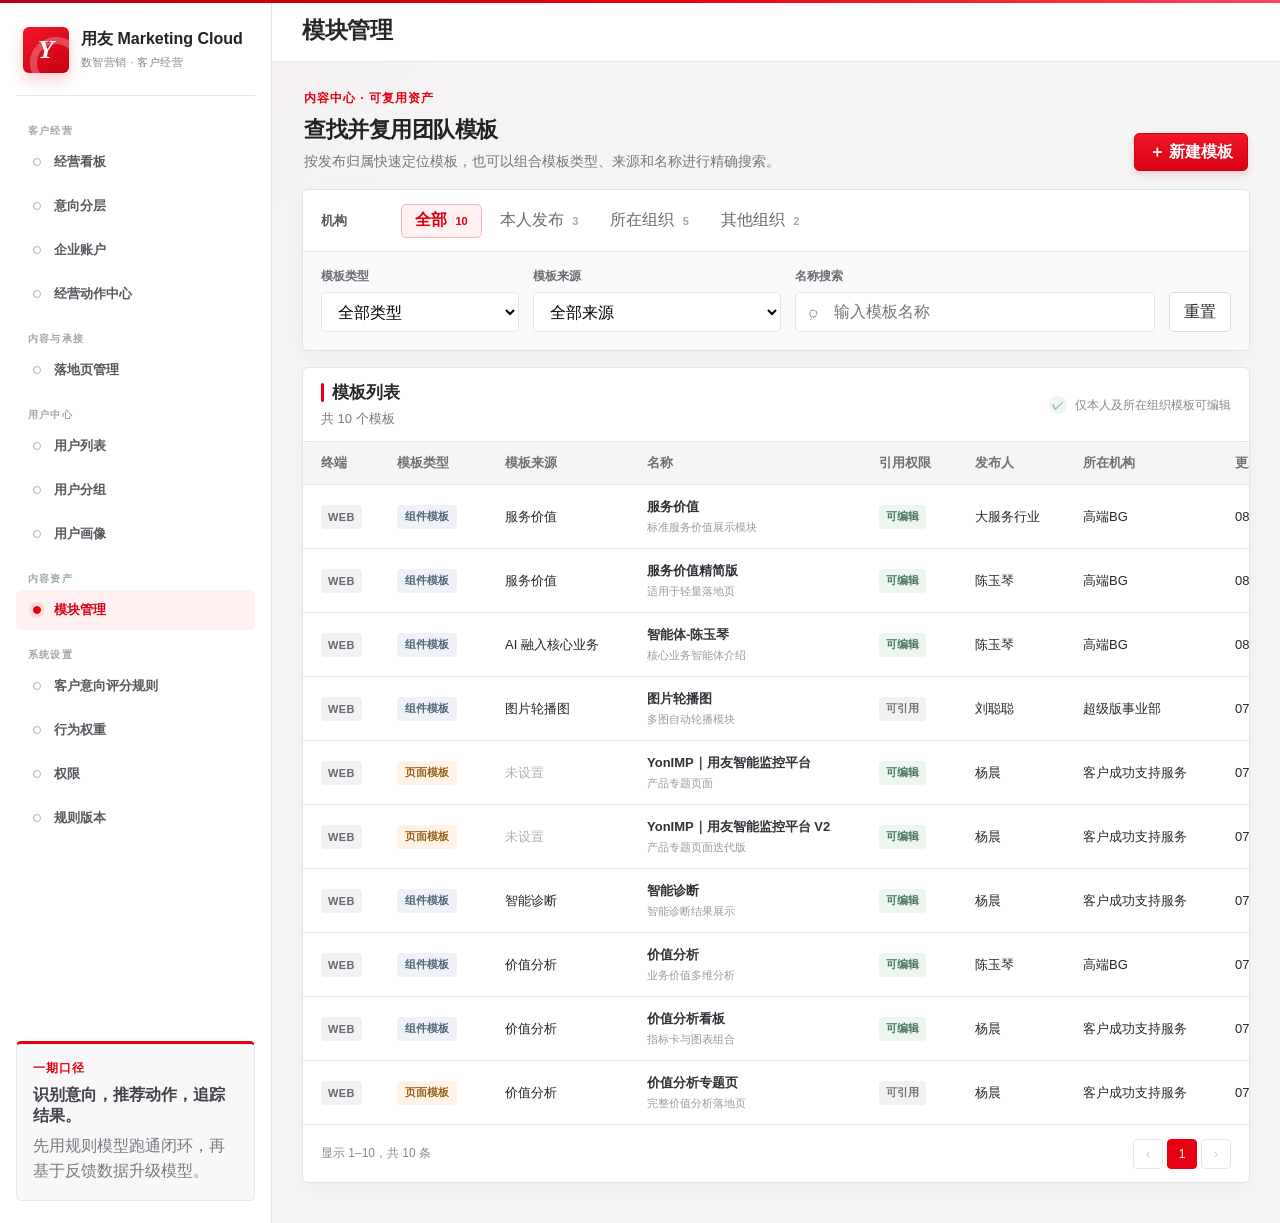
==== prototype/index.html @ eb59bac6 "Align customer expression PRD and profiles with V2.1 MVP" ====
<!doctype html>
<html lang="zh-CN">
  <head>
    <meta charset="UTF-8" />
    <meta name="viewport" content="width=device-width, initial-scale=1.0" />
    <title>Marketing Cloud 一期原型</title>
    <link rel="stylesheet" href="./styles.css" />
      <link rel="stylesheet" href="./customer-expression.css" />
  </head>
  <body>
    <aside class="sidebar">
      <div class="brand">
        <div class="brand-mark" aria-label="用友">Y</div>
        <div>
          <h1>用友 Marketing Cloud</h1>
          <p>数智营销 · 客户经营</p>
        </div>
      </div>
      <nav class="nav" aria-label="主导航">
        <span class="nav-group-label">客户经营</span>
        <button class="nav-item" data-page="dashboard">经营看板</button>
        <button class="nav-item" data-page="layers">意向分层</button>
        <button class="nav-item" data-page="companies">企业账户</button>
        <button class="nav-item" data-page="actions">经营动作中心</button>
        <span class="nav-group-label">内容与承接</span>
        <button class="nav-item" data-page="landingPages">落地页管理</button>
        <span class="nav-group-label">用户中心</span>
        <button class="nav-item" data-page="users">用户列表</button>
        <button class="nav-item" data-page="segment">用户分组</button>
        <button class="nav-item" data-page="profileTags">用户画像</button>
        <span class="nav-group-label">内容资产</span>
        <button class="nav-item active" data-page="moduleManagement">模块管理</button>
        <span class="nav-group-label nav-group-label-settings">系统设置</span>
        <button class="nav-item" data-page="settings">客户意向评分规则</button>
        <button class="nav-item" data-page="settingsWeights">行为权重</button>
        <button class="nav-item" data-page="settingsPermissions">权限</button>
        <button class="nav-item" data-page="settingsVersions">规则版本</button>
      </nav>
      <div class="rule-panel">
        <span class="eyebrow">一期口径</span>
        <strong>识别意向，推荐动作，追踪结果。</strong>
        <p>先用规则模型跑通闭环，再基于反馈数据升级模型。</p>
      </div>
    </aside>

    <main class="app-shell">
      <header class="topbar">
        <div>
          <h2 id="pageTitle">模块管理</h2>
        </div>
      </header>

      <section class="page active" id="moduleManagement">
        <div class="module-page-intro">
          <div>
            <span class="eyebrow">内容中心 · 可复用资产</span>
            <h3>查找并复用团队模板</h3>
            <p>按发布归属快速定位模板，也可以组合模板类型、来源和名称进行精确搜索。</p>
          </div>
          <button class="primary-button" id="createModuleButton">＋ 新建模板</button>
        </div>

        <section class="work-area module-filter-panel" aria-label="模块筛选">
          <div class="organization-filter" role="group" aria-label="机构归属">
            <span class="filter-label">机构</span>
            <button class="active" data-organization="all">全部 <b>10</b></button>
            <button data-organization="mine">本人发布 <b>3</b></button>
            <button data-organization="current">所在组织 <b>5</b></button>
            <button data-organization="other">其他组织 <b>2</b></button>
          </div>
          <div class="module-advanced-filter">
            <label>
              <span>模板类型</span>
              <select id="moduleTypeFilter">
                <option value="all">全部类型</option>
                <option value="page">页面模板</option>
                <option value="component">组件模板</option>
              </select>
            </label>
            <label>
              <span>模板来源</span>
              <select id="moduleSourceFilter">
                <option value="all">全部来源</option>
                <option value="服务价值">服务价值</option>
                <option value="AI 融入核心业务">AI 融入核心业务</option>
                <option value="图片轮播图">图片轮播图</option>
                <option value="智能诊断">智能诊断</option>
                <option value="价值分析">价值分析</option>
              </select>
            </label>
            <label class="module-search-field">
              <span>名称搜索</span>
              <span class="search-input-wrap"><i aria-hidden="true">⌕</i><input id="moduleNameSearch" type="search" placeholder="输入模板名称" autocomplete="off" /></span>
            </label>
            <button class="ghost-button module-reset" id="resetModuleFilters">重置</button>
          </div>
        </section>

        <section class="work-area module-list-panel">
          <div class="section-head module-list-head">
            <div>
              <h3>模板列表</h3>
              <span class="module-scope" id="moduleResultSummary">共 10 个模板</span>
            </div>
            <span class="module-permission-note"><i>✓</i> 仅本人及所在组织模板可编辑</span>
          </div>
          <div class="table module-table" id="moduleTable">
            <div class="table-row table-head">
              <span>终端</span><span>模板类型</span><span>模板来源</span><span>名称</span><span>引用权限</span><span>发布人</span><span>所在机构</span><span>更新时间</span><span>操作</span>
            </div>
            <div class="table-row module-data-row" data-organization="current" data-type="component" data-source="服务价值" data-name="服务价值">
              <span><b class="terminal-badge">WEB</b></span><span><b class="type-badge component">组件模板</b></span><span>服务价值</span><span><strong>服务价值</strong><small>标准服务价值展示模块</small></span><span><b class="access-badge">可编辑</b></span><span>大服务行业</span><span>高端BG</span><span>08-28 16:59</span><span><button class="text-button">编辑</button><button class="row-more" aria-label="更多操作">···</button></span>
            </div>
            <div class="table-row module-data-row" data-organization="mine" data-type="component" data-source="服务价值" data-name="服务价值精简版">
              <span><b class="terminal-badge">WEB</b></span><span><b class="type-badge component">组件模板</b></span><span>服务价值</span><span><strong>服务价值精简版</strong><small>适用于轻量落地页</small></span><span><b class="access-badge">可编辑</b></span><span>陈玉琴</span><span>高端BG</span><span>08-28 16:56</span><span><button class="text-button">编辑</button><button class="row-more" aria-label="更多操作">···</button></span>
            </div>
            <div class="table-row module-data-row" data-organization="mine" data-type="component" data-source="AI 融入核心业务" data-name="智能体-陈玉琴">
              <span><b class="terminal-badge">WEB</b></span><span><b class="type-badge component">组件模板</b></span><span>AI 融入核心业务</span><span><strong>智能体-陈玉琴</strong><small>核心业务智能体介绍</small></span><span><b class="access-badge">可编辑</b></span><span>陈玉琴</span><span>高端BG</span><span>08-26 18:21</span><span><button class="text-button">编辑</button><button class="row-more" aria-label="更多操作">···</button></span>
            </div>
            <div class="table-row module-data-row" data-organization="other" data-type="component" data-source="图片轮播图" data-name="图片轮播图">
              <span><b class="terminal-badge">WEB</b></span><span><b class="type-badge component">组件模板</b></span><span>图片轮播图</span><span><strong>图片轮播图</strong><small>多图自动轮播模块</small></span><span><b class="access-badge view">可引用</b></span><span>刘聪聪</span><span>超级版事业部</span><span>07-17 09:10</span><span><button class="text-button">预览</button><button class="row-more" aria-label="更多操作">···</button></span>
            </div>
            <div class="table-row module-data-row" data-organization="current" data-type="page" data-source="" data-name="YonIMP 用友智能监控平台">
              <span><b class="terminal-badge">WEB</b></span><span><b class="type-badge page">页面模板</b></span><span><em class="empty-value">未设置</em></span><span><strong>YonIMP｜用友智能监控平台</strong><small>产品专题页面</small></span><span><b class="access-badge">可编辑</b></span><span>杨晨</span><span>客户成功支持服务</span><span>07-07 12:52</span><span><button class="text-button">编辑</button><button class="row-more" aria-label="更多操作">···</button></span>
            </div>
            <div class="table-row module-data-row" data-organization="current" data-type="page" data-source="" data-name="YonIMP 用友智能监控平台 V2">
              <span><b class="terminal-badge">WEB</b></span><span><b class="type-badge page">页面模板</b></span><span><em class="empty-value">未设置</em></span><span><strong>YonIMP｜用友智能监控平台 V2</strong><small>产品专题页面迭代版</small></span><span><b class="access-badge">可编辑</b></span><span>杨晨</span><span>客户成功支持服务</span><span>07-07 12:45</span><span><button class="text-button">编辑</button><button class="row-more" aria-label="更多操作">···</button></span>
            </div>
            <div class="table-row module-data-row" data-organization="current" data-type="component" data-source="智能诊断" data-name="智能诊断">
              <span><b class="terminal-badge">WEB</b></span><span><b class="type-badge component">组件模板</b></span><span>智能诊断</span><span><strong>智能诊断</strong><small>智能诊断结果展示</small></span><span><b class="access-badge">可编辑</b></span><span>杨晨</span><span>客户成功支持服务</span><span>07-07 12:41</span><span><button class="text-button">编辑</button><button class="row-more" aria-label="更多操作">···</button></span>
            </div>
            <div class="table-row module-data-row" data-organization="mine" data-type="component" data-source="价值分析" data-name="价值分析">
              <span><b class="terminal-badge">WEB</b></span><span><b class="type-badge component">组件模板</b></span><span>价值分析</span><span><strong>价值分析</strong><small>业务价值多维分析</small></span><span><b class="access-badge">可编辑</b></span><span>陈玉琴</span><span>高端BG</span><span>07-07 12:40</span><span><button class="text-button">编辑</button><button class="row-more" aria-label="更多操作">···</button></span>
            </div>
            <div class="table-row module-data-row" data-organization="current" data-type="component" data-source="价值分析" data-name="价值分析看板">
              <span><b class="terminal-badge">WEB</b></span><span><b class="type-badge component">组件模板</b></span><span>价值分析</span><span><strong>价值分析看板</strong><small>指标卡与图表组合</small></span><span><b class="access-badge">可编辑</b></span><span>杨晨</span><span>客户成功支持服务</span><span>07-07 11:05</span><span><button class="text-button">编辑</button><button class="row-more" aria-label="更多操作">···</button></span>
            </div>
            <div class="table-row module-data-row" data-organization="other" data-type="page" data-source="价值分析" data-name="价值分析专题页">
              <span><b class="terminal-badge">WEB</b></span><span><b class="type-badge page">页面模板</b></span><span>价值分析</span><span><strong>价值分析专题页</strong><small>完整价值分析落地页</small></span><span><b class="access-badge view">可引用</b></span><span>杨晨</span><span>客户成功支持服务</span><span>07-07 11:04</span><span><button class="text-button">预览</button><button class="row-more" aria-label="更多操作">···</button></span>
            </div>
            <div class="module-empty-state" id="moduleEmptyState" hidden>
              <i>⌕</i><strong>没有找到匹配的模板</strong><span>尝试调整机构、类型或搜索关键词</span><button class="text-button" id="emptyResetModuleFilters">清空筛选条件</button>
            </div>
          </div>
          <div class="module-pagination">
            <span id="modulePaginationText">显示 1–10，共 10 条</span>
            <div><button disabled>‹</button><button class="active">1</button><button disabled>›</button></div>
          </div>
        </section>
      </section>

      <section class="page" id="dashboard">
        <div class="dashboard-timebar">
          <div>
            <span class="eyebrow">默认统计口径</span>
            <strong id="dashboardDateNote">经营动作看今日，趋势转化看近7/30天，资源余额看当前状态。</strong>
          </div>
          <div class="time-filter" aria-label="看板时间筛选">
            <button class="active" data-range="今日">今日</button>
            <button data-range="昨日">昨日</button>
            <button data-range="近7天">近7天</button>
            <button data-range="近30天">近30天</button>
            <button data-range="自定义">自定义</button>
          </div>
        </div>

        <div class="metric-grid">
          <article class="metric">
            <span>新增留资客户</span>
            <strong>342</strong>
            <em>今日 · 官网表单占 58%</em>
          </article>
          <article class="metric">
            <span>已同步 CRM 线索</span>
            <strong>489</strong>
            <em>今日 · 自动同步 342 条</em>
          </article>
          <article class="metric">
            <span>待经营高意向客户</span>
            <strong>1,286</strong>
            <em>今日 · 未留资客户 944 人</em>
          </article>
          <article class="metric">
            <span>活动转化客户</span>
            <strong>188</strong>
            <em>今日 · 活动后留资 76 人</em>
          </article>
        </div>

        <div class="insight-strip">
          <article class="insight accent-blue">
            <span>洞察 1</span>
            <strong>官网直接留资已自动进入 CRM</strong>
            <p>本周 342 名客户提交表单，其中 198 名来自官网落地页。</p>
          </article>
          <article class="insight accent-green">
            <span>洞察 2</span>
            <strong>944 名高意向客户尚未留资</strong>
            <p>这部分来自浏览网站和内容行为，建议优先做内容触达和再营销。</p>
          </article>
          <article class="insight accent-orange">
            <span>洞察 3</span>
            <strong>活动后访问产品页转化更高</strong>
            <p>活动签到后 7 天内访问方案页的客户，留资率达到 24.6%。</p>
          </article>
        </div>

        <section class="work-area source-overview">
          <div class="section-head">
            <div>
              <h3 id="conversionTitle">渠道转化概览</h3>
              <span class="module-scope" id="conversionScope">默认口径：近7天转化，按首次触达渠道归因</span>
            </div>
            <div class="segmented">
              <button class="active">本周</button>
              <button>本月</button>
              <button>季度</button>
            </div>
          </div>
          <div class="conversion-tabs" aria-label="转化分析维度">
            <button class="active" data-conversion-tab="channel">渠道转化</button>
            <button data-conversion-tab="entry">转化入口</button>
          </div>
          <div class="table source-table conversion-panel active" id="channelConversion">
            <div class="table-row table-head">
              <span>渠道</span>
              <span>访问/触达</span>
              <span>高意向</span>
              <span>可经营客户</span>
              <span>同步 CRM</span>
              <span>销售机会</span>
            </div>
            <div class="table-row">
              <span>自然搜索</span>
              <span>8,210</span>
              <span>533</span>
              <span>72</span>
              <span>72</span>
              <span>9</span>
            </div>
            <div class="table-row">
              <span>直接访问</span>
              <span>3,450</span>
              <span>421</span>
              <span>88</span>
              <span>88</span>
              <span>13</span>
            </div>
            <div class="table-row">
              <span>付费广告</span>
              <span>2,860</span>
              <span>376</span>
              <span>96</span>
              <span>96</span>
              <span>16</span>
            </div>
            <div class="table-row">
              <span>活动渠道</span>
              <span>3,920</span>
              <span>614</span>
              <span>188</span>
              <span>176</span>
              <span>31</span>
            </div>
            <div class="table-row">
              <span>内容渠道</span>
              <span>1,506</span>
              <span>429</span>
              <span>96</span>
              <span>91</span>
              <span>14</span>
            </div>
            <div class="table-row">
              <span>企微分享</span>
              <span>980</span>
              <span>211</span>
              <span>54</span>
              <span>48</span>
              <span>8</span>
            </div>
          </div>
          <div class="table entry-table conversion-panel" id="entryConversion">
            <div class="table-row table-head">
              <span>转化入口</span>
              <span>留资人数</span>
              <span>有效留资</span>
              <span>同步 CRM</span>
              <span>销售机会</span>
              <span>转化率</span>
            </div>
            <div class="table-row">
              <span>官网表单</span>
              <span>198</span>
              <span>186</span>
              <span>186</span>
              <span>24</span>
              <span>8.6%</span>
            </div>
            <div class="table-row">
              <span>落地页表单</span>
              <span>144</span>
              <span>132</span>
              <span>132</span>
              <span>18</span>
              <span>11.2%</span>
            </div>
            <div class="table-row">
              <span>活动报名</span>
              <span>188</span>
              <span>176</span>
              <span>176</span>
              <span>31</span>
              <span>24.6%</span>
            </div>
            <div class="table-row">
              <span>资料下载</span>
              <span>96</span>
              <span>91</span>
              <span>91</span>
              <span>14</span>
              <span>18.4%</span>
            </div>
            <div class="table-row">
              <span>咨询表单</span>
              <span>31</span>
              <span>29</span>
              <span>29</span>
              <span>6</span>
              <span>32.1%</span>
            </div>
          </div>
        </section>

        <section class="work-area account-summary-panel">
          <div class="section-head">
            <div>
              <h3>企业经营摘要</h3>
              <span class="module-scope">默认口径：近7天企业升温与历史客户再活跃</span>
            </div>
            <button class="text-button" data-jump="account">查看企业洞察</button>
          </div>
          <div class="account-summary-grid">
            <article>
              <span>新增高价值企业</span>
              <strong>12</strong>
              <p>注册资本、规模、行业匹配度较高</p>
            </article>
            <article>
              <span>历史签约客户重新活跃</span>
              <strong>8</strong>
              <p>最近 7 天出现资料下载或方案页访问</p>
            </article>
            <article>
              <span>产品使用中且近期高意向</span>
              <strong>5</strong>
              <p>适合标记复购或增购机会</p>
            </article>
          </div>
        </section>

        <section class="work-area">
          <div class="section-head">
            <div>
              <h3>待确认建议</h3>
              <span class="module-scope">最近 7 天触发 · 仅展示优先级最高的 4 条，统一进入经营动作中心处理。</span>
            </div>
            <button class="text-button">查看全部</button>
          </div>
          <div class="table dashboard-action-table">
            <div class="table-row table-head">
              <span>客户/企业</span>
              <span>来源</span>
              <span>当前阶段</span>
              <span>意向分</span>
              <span>CRM 状态</span>
              <span>下一步建议</span>
              <span>操作</span>
            </div>
            <div class="table-row">
              <span>XX 制造集团</span>
              <span>多人浏览</span>
              <span>企业升温</span>
              <span><b class="score high">88</b></span>
              <span>部分同步</span>
              <span>同步 CRM</span>
              <span><button class="mini-button" data-jump="actions">查看动作</button><button class="mini-ghost" data-jump="companies">企业洞察</button></span>
            </div>
            <div class="table-row">
              <span>李明</span>
              <span>官网表单</span>
              <span>已留资</span>
              <span><b class="score high">86</b></span>
              <span>已同步</span>
              <span>提醒销售跟进</span>
              <span><button class="mini-button" data-jump="actions">查看动作</button><button class="mini-ghost">详情</button></span>
            </div>
            <div class="table-row">
              <span>王五</span>
              <span>活动报名</span>
              <span>活动后升温</span>
              <span><b class="score mid">68</b></span>
              <span>未同步</span>
              <span>活动回访</span>
              <span><button class="mini-button" data-jump="actions">查看动作</button><button class="mini-ghost">详情</button></span>
            </div>
            <div class="table-row">
              <span>李四</span>
              <span>浏览网站</span>
              <span>高意向未留资</span>
              <span><b class="score high">88</b></span>
              <span>未同步</span>
              <span>推荐内容触达</span>
              <span><button class="mini-button" data-jump="actions">查看动作</button><button class="mini-ghost">详情</button></span>
            </div>
          </div>
        </section>

        <div class="dashboard-support-grid single">
          <section class="work-area resource-overview">
            <div class="section-head">
              <div>
                <h3>运营资源概览</h3>
                <span class="module-scope">默认口径：当前累计状态</span>
              </div>
              <button class="text-button">资源中心</button>
            </div>
            <div class="resource-grid">
              <article>
                <span>活动资产</span>
                <strong>0</strong>
                <p>报名 0 · 签到 0 · 有效线索 0</p>
              </article>
              <article>
                <span>内容资产</span>
                <strong>6</strong>
                <p>文章阅读 149 · 视频播放 0</p>
              </article>
              <article>
                <span>落地页</span>
                <strong>0</strong>
                <p>浏览 0 · 有效线索 0</p>
              </article>
              <article>
                <span>资料下载</span>
                <strong>0</strong>
                <p>查看 227 · 下载 131</p>
              </article>
              <article>
                <span>表单/咨询</span>
                <strong>32</strong>
                <p>表单 1 · 咨询 31</p>
              </article>
              <article>
                <span>资源预警</span>
                <strong>正常</strong>
                <p>短信 88,500 · 邮件 14,740</p>
              </article>
            </div>
          </section>
        </div>
      </section>

      <section class="page" id="layers">
        <div class="filter-bar">
          <select><option>全部行业</option><option>制造业</option><option>医疗</option><option>金融</option></select>
          <select><option>全部地区</option><option>华东</option><option>华南</option><option>华北</option></select>
          <select id="intentLevelSelect"><option value="high">高意向</option><option value="mid">中意向</option><option value="low">低意向</option><option value="silent">沉默客户</option></select>
          <select><option>最近 30 天</option><option>最近 7 天</option><option>最近 90 天</option></select>
          <button class="primary-button">筛选</button>
        </div>

        <div class="intent-level-overview" aria-label="客户意向等级">
          <button class="intent-level-card high active" data-intent-level="high"><span>高意向</span><strong>80-100 分</strong><em>建议优先经营或提醒销售</em><b>486 人</b></button>
          <button class="intent-level-card mid" data-intent-level="mid"><span>中意向</span><strong>50-79 分</strong><em>建议持续内容与活动培育</em><b>1,903 人</b></button>
          <button class="intent-level-card low" data-intent-level="low"><span>低意向</span><strong>20-49 分</strong><em>建议轻量内容触达</em><b>4,216 人</b></button>
          <button class="intent-level-card silent" data-intent-level="silent"><span>沉默客户</span><strong>0-19 分</strong><em>建议召回或暂缓经营</em><b>8,640 人</b></button>
        </div>

        <section class="work-area">
          <div class="section-head">
            <div><h3 id="intentListTitle">高意向客户</h3><span class="module-scope" id="intentListScope">80-100 分 · 近期出现明确产品兴趣或转化行为</span></div>
            <span class="intent-rule-version">评分规则 V1.0 · 更新于今日 08:00</span>
          </div>
          <div class="intent-action-guide high" id="intentActionGuide"><strong>下一步建议</strong><span>未进入 CRM：同步为线索</span><span>已有销售跟进：提醒销售关注最新行为</span><span>多人同企业活跃：查看企业洞察</span></div>
          <div class="table customer-table" id="intentCustomerTable">
            <div class="table-row table-head">
              <span>客户名称</span><span>所属企业</span><span>行业</span><span>意向分</span><span>最近行为</span><span>CRM 状态</span><span>下一步建议</span>
            </div>
            <div class="table-row intent-customer-row">
              <span><button class="inline-link" data-jump="profileTags">张三</button></span><span>XX 制造集团</span><span>制造业</span><span><b class="score high">94</b></span><span>下载制造业白皮书</span><span>待企业同步</span><span><button class="mini-button next-action-button" data-action-kind="account-crm" data-action-target="XX 制造集团" data-action-score="94" data-action-reason="张三与同企业另外 2 名活跃人员已合并为一条企业 CRM 同步动作。">处理建议</button></span>
            </div>
            <div class="table-row intent-customer-row">
              <span><button class="inline-link" data-jump="profileTags">陈洁</button></span><span>海川医疗</span><span>医疗</span><span><b class="score high">83</b></span><span>访问价格页</span><span>已有线索</span><span><button class="mini-button next-action-button" data-action-kind="sales" data-action-target="陈洁 / 海川医疗" data-action-score="83" data-action-reason="访问价格页，CRM 已有线索，优先通知销售而非继续营销触达">处理建议</button></span>
            </div>
          </div>
        </section>
      </section>

      <section class="page" id="users">
        <section class="work-area group-console">
          <div class="group-toolbar">
            <div>
              <h3>用户列表</h3>
              <span class="module-scope">统一查看用户基础信息、身份、标签和经营资格；客户意向判断请进入意向分层。</span>
            </div>
            <button class="ghost-button">导入用户</button>
          </div>
          <div class="group-search-row">
            <input placeholder="搜索姓名、手机号、邮箱或所属企业" />
            <button class="ghost-button">搜索</button>
            <select><option>全部身份</option><option>客户</option><option>内部员工</option></select>
            <select><option>全部用户状态</option><option>可经营</option><option>已排除</option></select>
          </div>
          <div class="table group-table user-list-table">
            <div class="table-row table-head"><span>姓名</span><span>所属企业</span><span>身份</span><span>职位</span><span>用户状态</span><span>最近活跃</span><span>标签</span><span>操作</span></div>
            <div class="table-row"><span>张三</span><span>XX 制造集团</span><span>客户</span><span>采购负责人</span><span>可经营</span><span>2 天前</span><span>制造业、供应链云</span><span><button class="text-button" data-jump="profileTags">查看画像</button></span></div>
            <div class="table-row"><span>陈洁</span><span>海川医疗</span><span>客户</span><span>信息化经理</span><span>可经营</span><span>1 天前</span><span>医疗、智能决策</span><span><button class="text-button" data-jump="profileTags">查看画像</button></span></div>
            <div class="table-row"><span>王五</span><span>用友网络科技股份有限公司</span><span>内部员工</span><span>数智技术专家</span><span>已排除</span><span>今日</span><span>数字营销、财务</span><span><button class="text-button" data-jump="profileTags">查看画像</button></span></div>
          </div>
        </section>
      </section>

      <section class="page" id="companies">
        <section class="work-area company-list-console">
          <div class="group-toolbar">
            <div>
              <h3>企业账户</h3>
              <span class="module-scope">识别优先经营企业，并将企业画像、活跃人员与关键行为同步给销售。</span>
            </div>
            <button class="ghost-button">导入公司</button>
          </div>
          <div class="company-filter-row">
            <input placeholder="请输入公司名称/行业/产品关键词" />
            <button class="ghost-button">搜索</button>
            <button class="text-button">高级筛选</button>
            <select>
              <option>全部企业状态</option>
              <option>高意向</option>
              <option>升温</option>
              <option>培育</option>
              <option>低活跃</option>
            </select>
            <select>
              <option>全部 CRM 状态</option>
              <option>已建档</option>
              <option>未建档</option>
              <option>部分同步</option>
            </select>
          </div>
          <div class="company-summary-row">
            <article><span>高意向企业</span><strong>73</strong></article>
            <article><span>近7天升温</span><strong>28</strong></article>
            <article><span>历史客户再活跃</span><strong>8</strong></article>
            <article><span>待同步 CRM 企业</span><strong>19</strong></article>
          </div>
          <div class="table company-list-table">
            <div class="table-row table-head">
              <span>公司名称</span>
              <span>企业意向分</span>
              <span>企业状态</span>
              <span>近7天变化</span>
              <span>用户人数</span>
              <span>参与活动人数</span>
              <span>在用产品</span>
              <span>最近签约</span>
              <span>累计签约</span>
              <span>行业</span>
              <span>CRM 状态</span>
              <span>销售交接建议</span>
            </div>
            <div class="table-row">
              <span>西游记互联网科技公司</span>
              <span><b class="score high">91</b></span>
              <span><b class="source-tag ai">高意向</b></span>
              <span class="up-change">+18</span>
              <span>2,345</span>
              <span>1,234</span>
              <span>NCCloud</span>
              <span>2023-12-15</span>
              <span>8次</span>
              <span>互联网/软件服务</span>
              <span>已建档</span>
              <span><button class="mini-button next-action-button" data-action-kind="account-opportunity" data-action-target="西游记互联网科技公司" data-action-score="91" data-action-reason="近 7 天企业意向上升 18 分，3 名关键人员持续活跃；企业已使用 NCCloud，出现智能决策系统增购信号。">标记机会</button><button class="mini-ghost" data-jump="account">查看洞察</button></span>
            </div>
            <div class="table-row">
              <span>XX 制造集团</span>
              <span><b class="score high">88</b></span>
              <span><b class="source-tag ai">升温</b></span>
              <span class="up-change">+15</span>
              <span>642</span>
              <span>86</span>
              <span>暂无</span>
              <span>-</span>
              <span>0次</span>
              <span>制造业</span>
              <span>部分同步</span>
              <span><button class="mini-button next-action-button" data-action-kind="account-crm" data-action-target="XX 制造集团" data-action-score="88" data-action-reason="近 7 天企业意向上升 15 分，3 名有效联系人持续访问产品方案与下载资料，CRM 仅完成部分同步。">同步 CRM</button><button class="mini-ghost" data-jump="account">查看洞察</button></span>
            </div>
            <div class="table-row">
              <span>海川医疗</span>
              <span><b class="score mid">76</b></span>
              <span><b class="source-tag">培育</b></span>
              <span class="up-change">+7</span>
              <span>318</span>
              <span>42</span>
              <span>智能决策系统</span>
              <span>2024-01-08</span>
              <span>2次</span>
              <span>医疗</span>
              <span>已建档</span>
              <span><button class="mini-button next-action-button" data-action-kind="account-update" data-action-target="海川医疗" data-action-score="76" data-action-reason="企业已在 CRM 建档，近 7 天新增 2 名活跃人员并集中关注智能决策系统，建议补充最新人员与行为动态。">更新 CRM 动态</button><button class="mini-ghost" data-jump="account">查看洞察</button></span>
            </div>
            <div class="table-row">
              <span>远航自动化</span>
              <span><b class="score mid">67</b></span>
              <span><b class="source-tag">培育</b></span>
              <span class="down-change">-4</span>
              <span>205</span>
              <span>31</span>
              <span>暂无</span>
              <span>-</span>
              <span>0次</span>
              <span>制造业</span>
              <span>未建档</span>
              <span><button class="mini-button next-action-button" data-action-kind="account-crm" data-action-target="远航自动化" data-action-score="67" data-action-reason="已识别 2 名有效活跃人员，企业尚未在 CRM 建档；建议同步企业与人员信息，供销售判断是否跟进。">同步 CRM</button><button class="mini-ghost" data-jump="account">查看洞察</button></span>
            </div>
          </div>
          <div class="pagination-row">
            <span>共 614 家</span>
            <select><option>10条/页</option><option>20条/页</option></select>
            <button class="ghost-button">上一页</button>
            <button class="primary-button">1</button>
            <button class="ghost-button">2</button>
            <button class="ghost-button">3</button>
            <button class="ghost-button">下一页</button>
          </div>
        </section>
      </section>

      <section class="page" id="customerProfile">
        <div class="customer-profile-hero">
          <div>
            <span class="eyebrow">客户维度</span>
            <h3>张三</h3>
            <p>采购负责人 · XX 制造集团 · 上海 · CRM 部分同步</p>
            <div class="customer-profile-flags">
              <b>外部客户</b>
              <b>关键角色</b>
              <b>可经营</b>
            </div>
          </div>
          <div class="customer-intent-score">
            <span>客户意向分</span>
            <strong>94</strong>
            <em>高意向</em>
          </div>
        </div>

        <section class="work-area customer-profile-summary">
          <div class="section-head">
            <div>
              <h3>客户经营摘要</h3>
              <span class="module-scope">更新于 2026-06-12 09:20 · 评分规则版本 v1.2</span>
            </div>
            <button class="ghost-button">查看评分明细</button>
          </div>
          <div class="customer-summary-grid">
            <article><span>所属企业</span><strong>XX 制造集团</strong><em>企业意向分 88</em></article>
            <article><span>职位角色</span><strong>采购负责人</strong><em>关键角色 · 决策影响人</em></article>
            <article><span>最近活跃</span><strong>2 天前</strong><em>下载制造业白皮书</em></article>
            <article><span>近 30 天行为</span><strong>48 次</strong><em>较上期增加 32%</em></article>
            <article><span>CRM 状态</span><strong>待企业同步</strong><em>已聚合张三等 3 名活跃人员</em></article>
            <article><span>下一步建议</span><strong>纳入企业 CRM 同步</strong><em>P0 · 与企业动作共用一条记录</em></article>
          </div>
        </section>

        <div class="customer-profile-layout">
          <section class="work-area">
            <div class="section-head">
              <div>
                <h3>基础画像</h3>
                <span class="module-scope">身份、联系方式和客户属性</span>
              </div>
            </div>
            <div class="profile-field-grid">
              <article><span>用户身份</span><strong>客户 · customer</strong></article>
              <article><span>手机</span><strong>138****6802</strong></article>
              <article><span>邮箱</span><strong>zhang***@example.com</strong></article>
              <article><span>部门</span><strong>采购与供应链中心</strong></article>
              <article><span>行业</span><strong>装备制造</strong></article>
              <article><span>客户来源</span><strong>自然搜索 · 官网</strong></article>
            </div>
          </section>

          <section class="work-area">
            <div class="section-head">
              <div>
                <h3>意向判断</h3>
                <span class="module-scope">规则计算，AI 负责解释原因</span>
              </div>
            </div>
            <div class="customer-intent-reason">
              <strong>近期采购意向明显上升</strong>
              <p>近 7 天连续访问解决方案和产品页，并下载制造业白皮书；所属企业同时有 3 名联系人活跃。</p>
              <div class="intent-reason-list">
                <span><b>+25</b> 下载白皮书</span>
                <span><b>+20</b> 多次访问解决方案页</span>
                <span><b>+15</b> 企业多人活跃</span>
                <span><b>+10</b> 关键角色加成</span>
              </div>
            </div>
          </section>
        </div>

        <div class="customer-profile-layout">
          <section class="work-area">
            <div class="section-head">
              <div>
                <h3>兴趣与关注</h3>
                <span class="module-scope">由近期内容行为聚合，用于内容推荐和分组</span>
              </div>
            </div>
            <div class="customer-interest-groups">
              <div><span>关注产品</span><div class="tag-cloud"><b>YonSuite</b><b>供应链云</b></div></div>
              <div><span>关注领域</span><div class="tag-cloud"><b>采购管理</b><b>业财一体化</b></div></div>
              <div><span>关注内容</span><div class="tag-cloud"><b>制造业案例</b><b>数字化转型</b></div></div>
            </div>
          </section>

          <section class="work-area">
            <div class="section-head">
              <div>
                <h3>最近关键行为</h3>
                <span class="module-scope">仅展示影响意向判断的高价值行为</span>
              </div>
            </div>
            <ol class="timeline customer-behavior-timeline">
              <li><time>6月10日</time><span>下载《制造业供应链数字化白皮书》</span></li>
              <li><time>6月9日</time><span>访问供应链解决方案页 3 次</span></li>
              <li><time>6月7日</time><span>查看 XX 制造行业客户案例</span></li>
              <li><time>6月3日</time><span>活动签到并观看直播 26 分钟</span></li>
            </ol>
          </section>
        </div>

        <section class="work-area customer-next-action">
          <div>
            <span class="eyebrow">下一步建议</span>
            <strong>纳入“XX 制造集团 · 同步 CRM”企业动作</strong>
            <p>张三与同企业另外 2 名活跃人员已聚合处理，不再生成一条重复的联系人同步任务。</p>
          </div>
          <div class="button-row">
            <button class="primary-button next-action-button" data-action-kind="account-crm" data-action-target="XX 制造集团" data-action-score="88" data-action-reason="张三与同企业另外 2 名活跃人员已聚合为一条企业 CRM 同步动作。">处理企业同步</button>
            <button class="ghost-button" data-jump="companies">查看企业账户</button>
          </div>
        </section>
      </section>

      <section class="page" id="profileTags">
        <div class="profile-tag-hero">
          <div>
            <span class="eyebrow">User Profile</span>
            <h3>用户画像</h3>
            <p>画像负责描述“这个人是谁、关注什么、最近做了什么”；客户意向分层负责判断是否值得经营及下一步动作。</p>
          </div>
          <div class="profile-tag-status">
            <span>经营资格</span>
            <strong>已排除</strong>
          </div>
        </div>

        <section class="work-area mk-profile-summary">
          <div class="section-head">
            <div>
              <h3>用户画像摘要</h3>
              <span class="module-scope">数据来自 GET /user/{yhtId}/profile，生成时间：2026-06-12 08:50。</span>
            </div>
            <button class="ghost-button">重新计算画像</button>
          </div>
          <div class="mk-summary-grid">
            <article><span>统一用户 ID</span><strong>bf70d7ce...49b4da</strong></article>
            <article><span>用户身份</span><strong>内部员工</strong><em>user_scope = internal_employee</em></article>
            <article><span>经营处理</span><strong>排除推荐</strong><em>不计入意向分层、转化统计和企业评分</em></article>
            <article><span>最近活跃</span><strong>0 天</strong><em>仅作行为新鲜度参考</em></article>
            <article><span>行为命中总次数</span><strong>197</strong><em>行为标签累计命中</em></article>
            <article><span>行为均分</span><strong>6</strong><em>近期行为热度偏低</em></article>
            <article><span>客户意向分</span><strong>--</strong><em>内部员工不计算 intent_score</em></article>
          </div>
        </section>

        <section class="work-area expression-module" aria-labelledby="expressionTitle">
          <div class="section-head"><div><h3 id="expressionTitle">客户表达 <span class="expression-count" id="expressionCount"></span></h3><span class="module-scope">客户在表单中的实际表达 · 按提交时间保留记录</span></div><button class="ghost-button" id="expressionAll">查看全部</button></div>
          <div class="expression-demo"><label for="expressionScenario">原型示例</label><select id="expressionScenario"><option value="customer">外部客户 · 张三</option><option value="employee">内部员工 · 王五</option><option value="empty">外部客户 · 暂无记录</option><option value="running">外部客户 · 正在整理</option><option value="failed">外部客户 · 整理失败</option><option value="validation_failed">外部客户 · 自动校验失败</option><option value="waiting_target">外部客户 · 待关联 CRM</option><option value="sync_failed">外部客户 · CRM 更新失败</option><option value="no_content">外部客户 · 未提供业务信息</option></select><span>一期示例数据 · 不执行真实 CRM 写入</span></div>
          <div id="expressionRecords" aria-live="polite"></div>
          <p class="expression-footnote">仅整理本次实际问答；CRM 字段展示最新有效表达，MK 保留完整历史。</p>
        </section>

        <div class="profile-tag-grid">
          <section class="work-area">
            <div class="section-head">
              <div>
                <h3>事实标签</h3>
                <span class="module-scope">来自 member 画像字段，不衰减，适合作为基础画像底座。</span>
              </div>
            </div>
            <div class="profile-field-grid">
              <article><span>身份</span><strong>员工 · internal_employee</strong></article>
              <article><span>公司</span><strong>用友网络科技股份有限公司</strong></article>
              <article><span>部门</span><strong>集团数智化部</strong></article>
              <article><span>职位</span><strong>BIP 数智技术专家</strong></article>
              <article><span>地区</span><strong>国内-北京市-海淀区</strong></article>
              <article><span>注册来源</span><strong>平台H5 · 微信绑定手机号</strong></article>
            </div>
          </section>

          <section class="work-area">
            <div class="section-head">
              <div>
                <h3>画像优化建议</h3>
                <span class="module-scope">基于当前接口数据现状，建议一期先做这些优化。</span>
              </div>
            </div>
            <div class="tag-rule-list">
              <div><b>身份与排除状态直接返回</b><span>接口输出 user_scope、is_excluded_from_recommendation 和 exclude_reason，前端不再从标签中推断。</span></div>
              <div><b>行为标签存在重复值</b><span>产品中“用友BIP”、规模中“大型企业”重复出现，建议同组标签按 value 合并，累加 hits 和 score。</span></div>
              <div><b>活跃指标只统计行为</b><span>行为活跃分不混入公司、职位、员工等事实标签；标签健康度仅用于技术诊断，不用于经营判断。</span></div>
              <div><b>不展示 lifecycle</b><span>画像页只展示“最近活跃时间”等客观指标，避免与客户意向分层和 CRM 客户阶段混淆。</span></div>
            </div>
          </section>
        </div>

        <section class="work-area">
          <div class="section-head">
            <div>
              <h3>行为标签 Top 分组</h3>
              <span class="module-scope">按产品、行业、领域、角色、场景等分组展示，每组取 Top 5。</span>
            </div>
            <button class="ghost-button">查看全部标签</button>
          </div>
          <div class="behavior-tag-grid">
            <article>
              <h4>产品</h4>
              <div class="tag-cloud"><b>YonSuite · 10</b><b>用友BIP · 10</b><b>YonBIP旗舰版 · 10</b><b>畅捷通 · 5</b></div>
            </article>
            <article>
              <h4>行业</h4>
              <div class="tag-cloud"><b>流程制造 · 10</b><b>消费品 · 10</b><b>服务业 · 10</b><b>中央企业 · 10</b><b>装备制造 · 10</b></div>
            </article>
            <article>
              <h4>领域</h4>
              <div class="tag-cloud"><b>人力云 · 10</b><b>财务云 · 10</b><b>供应链云 · 10</b><b>营销云 · 10</b><b>采购云 · 10</b></div>
            </article>
            <article>
              <h4>场景</h4>
              <div class="tag-cloud"><b>市场活动 · 10</b><b>方案沟通 · 10</b><b>销售打单 · 10</b><b>企业出海 · 10</b><b>交流会议 · 10</b></div>
            </article>
          </div>
        </section>

        <div class="profile-tag-grid">
          <section class="work-area">
            <div class="section-head">
              <div>
                <h3>兴趣标签</h3>
                <span class="module-scope">由行为标签聚合而来，适合内容推荐和分组圈选。</span>
              </div>
            </div>
            <div class="interest-meter-list">
              <div><span>数字营销</span><strong>100</strong><em style="width: 100%"></em></div>
              <div><span>财务</span><strong>100</strong><em style="width: 100%"></em></div>
            </div>
          </section>

          <section class="work-area">
            <div class="section-head">
              <div>
                <h3>客户意向分层</h3>
                <span class="module-scope">经营页面统一使用 intent_score 和 intent_level；lead_grade 仅作为历史兼容字段。</span>
              </div>
            </div>
            <div class="lead-explain">
              <strong>当前用户不参与客户意向评分</strong>
              <p>原因：用户身份为内部员工。画像和标签仍可保留用于数据审计，但不生成意向等级、推荐动作，也不进入客户及企业转化统计。</p>
              <div class="tag-cloud"><b>intent_score：--</b><b>intent_level：--</b><b>排除原因：内部员工</b></div>
            </div>
          </section>
        </div>

        <section class="work-area intent-score-reference">
          <div class="section-head">
            <div>
              <h3>外部客户意向评分口径</h3>
              <span class="module-scope">仅对具备经营资格的客户计算，评分规则独立于标签分值。</span>
            </div>
          </div>
          <div class="score-reference-grid">
            <article><span>行为价值</span><strong>浏览、下载、活动参与</strong><em>每条行为按发生时间衰减</em></article>
            <article><span>内容与路径</span><strong>产品、案例、方案、价格</strong><em>识别关注主题和采购深度</em></article>
            <article><span>转化动作</span><strong>表单、落地页、报名、资料留资</strong><em>纳入转化入口与评分明细</em></article>
            <article><span>CRM 状态</span><strong>未同步、已同步、已有客户</strong><em>用于推荐动作和经营解释</em></article>
          </div>
          <div class="score-level-row">
            <span><b>80-100</b> 高意向</span>
            <span><b>50-79</b> 中意向</span>
            <span><b>20-49</b> 低意向</span>
            <span><b>0-19</b> 沉默客户</span>
          </div>
        </section>
      </section>

      <section class="page" id="landingPages">
        <div class="landing-page-hero">
          <div>
            <span class="eyebrow">内容与承接 / 页面管理</span>
            <h3>落地页管理</h3>
            <p>统一查看、筛选和维护本人及下属团队创建的落地页。</p>
          </div>
          <button class="primary-button" id="landingCreateButton">＋ 新建落地页</button>
        </div>

        <section class="landing-filter-card">
          <div class="landing-filter-row">
            <strong>数据范围</strong>
            <div class="landing-scope" id="landingScope">
              <button class="active" data-landing-scope="全部">全部</button>
              <button data-landing-scope="本人发布">本人发布</button>
              <button data-landing-scope="所在组织">所在组织</button>
              <button data-landing-scope="其他组织">其他组织</button>
            </div>
            <div class="landing-search">
              <select id="landingSearchType" aria-label="搜索字段">
                <option value="all">全部字段</option>
                <option value="title">标题</option>
                <option value="address">页面地址</option>
                <option value="publisher">发布人</option>
              </select>
              <input id="landingKeyword" placeholder="输入标题、页面地址或发布人" />
              <button id="landingSearchButton">搜索</button>
            </div>
            <button class="ghost-button" id="landingAdvancedButton">更多筛选⌄</button>
            <button class="ghost-button" id="landingResetButton">重置</button>
          </div>
          <div class="landing-advanced" id="landingAdvanced">
            <strong>精确筛选</strong>
            <select id="landingOrg"><option value="">所属组织：全部</option><option>云通信</option><option>高端BG</option><option>招聘云</option><option>人力事业部</option><option>市场部</option></select>
            <select id="landingCategory"><option value="">页面分类：全部</option><option>通信云</option><option>体验式营销</option><option>招聘解决方案</option><option>产品发布</option><option>内容下载</option><option>活动报名</option></select>
            <select id="landingStatus"><option value="">发布状态：全部</option><option>已上线</option><option>未上线</option></select>
            <select id="landingProduct"><option value="">产品：全部</option><option>AI工作手机</option><option>YonBIP</option><option>YonHR</option><option>营销云</option></select>
            <select id="landingIndustry"><option value="">行业：全部</option><option>通用</option><option>医药</option><option>制造</option></select>
            <select id="landingDomain"><option value="">领域：全部</option><option>数智营销</option><option>数智人力</option><option>企业服务</option><option>市场活动</option></select>
            <button class="landing-save-view" id="landingSaveView">☆ 保存为常用视图</button>
          </div>
          <div class="landing-chips" id="landingChips"></div>
        </section>

        <div class="landing-toolbar">
          <div><b id="landingCount">6</b> 个落地页 <span>包含本人、所在组织及其他组织的数据</span></div>
        </div>

        <section class="landing-table-card">
          <div class="landing-table-scroll">
            <table class="landing-table" id="landingTable">
              <thead><tr><th><input id="landingCheckAll" type="checkbox" /></th><th>标题</th><th>页面地址</th><th>发布人</th><th>所属组织</th><th>产品</th><th>行业</th><th>领域</th><th>分类</th><th>状态</th><th>更新时间 ↓</th><th>操作</th></tr></thead>
              <tbody>
                <tr data-title="用友AI工作手机" data-address="ai-mobile.yonyou.com" data-publisher="邢伟" data-scope="所在组织" data-org="云通信" data-product="AI工作手机" data-industry="通用" data-domain="数智营销" data-category="通信云" data-status="未上线"><td><input class="landing-row-check" type="checkbox" /></td><td><div class="landing-title-cell"><i>AI</i><span><b>用友AI工作手机</b><small>企业智能通信场景</small></span></div></td><td><code>ai-mobile.yonyou.com</code><button class="landing-copy" data-copy="ai-mobile.yonyou.com" title="复制地址" aria-label="复制地址">⧉</button></td><td>邢伟</td><td>云通信<small>用友集团 / 云通信</small></td><td>AI工作手机</td><td>通用</td><td>数智营销</td><td><em>通信云</em></td><td><span class="landing-status">未上线</span></td><td>2026-08-31<small>11:26</small></td><td><button class="landing-link">编辑</button><button class="landing-link" data-copy="ai-mobile.yonyou.com">获取地址</button></td></tr>
                <tr data-title="用友BIP场景化服务" data-address="scenarios-copy.yonyou.com" data-publisher="陈玉琴" data-scope="其他组织" data-org="高端BG" data-product="YonBIP" data-industry="制造" data-domain="企业服务" data-category="体验式营销" data-status="已上线"><td><input class="landing-row-check" type="checkbox" /></td><td><div class="landing-title-cell blue"><i>BIP</i><span><b>用友BIP场景化服务</b><small>解决方案专题页</small></span></div></td><td><code>scenarios-copy.yonyou.com</code><button class="landing-copy" data-copy="scenarios-copy.yonyou.com" title="复制地址" aria-label="复制地址">⧉</button></td><td>陈玉琴</td><td>高端BG<small>用友集团 / 高端BG</small></td><td>YonBIP</td><td>制造</td><td>企业服务</td><td><em>体验式营销</em></td><td><span class="landing-status online">已上线</span></td><td>2026-08-29<small>16:08</small></td><td><button class="landing-link">编辑</button><button class="landing-link" data-copy="scenarios-copy.yonyou.com">获取地址</button></td></tr>
                <tr data-title="招聘行业解决方案-医药" data-address="hrsaas-med.yonyou.com" data-publisher="郭涛" data-scope="本人发布" data-org="招聘云" data-product="YonHR" data-industry="医药" data-domain="数智人力" data-category="招聘解决方案" data-status="已上线"><td><input class="landing-row-check" type="checkbox" /></td><td><div class="landing-title-cell gold"><i>HR</i><span><b>招聘行业解决方案-医药</b><small>医药行业招聘场景</small></span></div></td><td><code>hrsaas-med.yonyou.com</code><button class="landing-copy" data-copy="hrsaas-med.yonyou.com" title="复制地址" aria-label="复制地址">⧉</button></td><td>郭涛</td><td>招聘云<small>用友集团 / 招聘云</small></td><td>YonHR</td><td>医药</td><td>数智人力</td><td><em>招聘解决方案</em></td><td><span class="landing-status online">已上线</span></td><td>2026-08-28<small>09:42</small></td><td><button class="landing-link">编辑</button><button class="landing-link" data-copy="hrsaas-med.yonyou.com">获取地址</button></td></tr>
                <tr data-title="YonBIP 全球化产品发布" data-address="global-bip.yonyou.com" data-publisher="大服务行业" data-scope="其他组织" data-org="高端BG" data-product="YonBIP" data-industry="通用" data-domain="企业服务" data-category="产品发布" data-status="未上线"><td><input class="landing-row-check" type="checkbox" /></td><td><div class="landing-title-cell blue"><i>YB</i><span><b>YonBIP 全球化产品发布</b><small>海外产品专题</small></span></div></td><td><code>global-bip.yonyou.com</code><button class="landing-copy" data-copy="global-bip.yonyou.com" title="复制地址" aria-label="复制地址">⧉</button></td><td>大服务行业</td><td>高端BG<small>用友集团 / 高端BG</small></td><td>YonBIP</td><td>通用</td><td>企业服务</td><td><em>产品发布</em></td><td><span class="landing-status">未上线</span></td><td>2026-08-26<small>14:30</small></td><td><button class="landing-link">编辑</button><button class="landing-link" data-copy="global-bip.yonyou.com">获取地址</button></td></tr>
                <tr data-title="数智人力白皮书下载" data-address="hr-whitepaper.yonyou.com" data-publisher="郭涛" data-scope="本人发布" data-org="人力事业部" data-product="YonHR" data-industry="通用" data-domain="数智人力" data-category="内容下载" data-status="已上线"><td><input class="landing-row-check" type="checkbox" /></td><td><div class="landing-title-cell"><i>HR</i><span><b>数智人力白皮书下载</b><small>内容获客落地页</small></span></div></td><td><code>hr-whitepaper.yonyou.com</code><button class="landing-copy" data-copy="hr-whitepaper.yonyou.com" title="复制地址" aria-label="复制地址">⧉</button></td><td>郭涛</td><td>人力事业部<small>用友集团 / 人力事业部</small></td><td>YonHR</td><td>通用</td><td>数智人力</td><td><em>内容下载</em></td><td><span class="landing-status online">已上线</span></td><td>2026-08-25<small>17:50</small></td><td><button class="landing-link">编辑</button><button class="landing-link" data-copy="hr-whitepaper.yonyou.com">获取地址</button></td></tr>
                <tr data-title="用友网络生态伙伴大会" data-address="partner-event.yonyou.com" data-publisher="李小琳" data-scope="所在组织" data-org="市场部" data-product="营销云" data-industry="通用" data-domain="市场活动" data-category="活动报名" data-status="已上线"><td><input class="landing-row-check" type="checkbox" /></td><td><div class="landing-title-cell gold"><i>会</i><span><b>用友网络生态伙伴大会</b><small>活动报名落地页</small></span></div></td><td><code>partner-event.yonyou.com</code><button class="landing-copy" data-copy="partner-event.yonyou.com" title="复制地址" aria-label="复制地址">⧉</button></td><td>李小琳</td><td>市场部<small>用友集团 / 市场部</small></td><td>营销云</td><td>通用</td><td>市场活动</td><td><em>活动报名</em></td><td><span class="landing-status online">已上线</span></td><td>2026-08-23<small>10:16</small></td><td><button class="landing-link">编辑</button><button class="landing-link" data-copy="partner-event.yonyou.com">获取地址</button></td></tr>
              </tbody>
            </table>
          </div>
          <div class="landing-empty" id="landingEmpty"><b>没有找到匹配的落地页</b><span>请调整关键词或清空部分筛选条件</span></div>
        </section>
        <div class="landing-batch" id="landingBatch">已选 <b id="landingSelected">0</b> 项 <button>批量上线</button><button>移动分类</button><button class="danger-text">删除</button></div>
        <div class="landing-toast" id="landingToast"></div>
      </section>

      <section class="page" id="settings">
        <div class="settings-hero">
          <div>
            <span class="eyebrow">管理员配置</span>
            <h3>客户意向评分规则</h3>
            <p>规则引擎负责计算意向分与企业加成；AI 仅基于结果生成经营解释和动作建议。</p>
          </div>
          <div class="settings-version">
            <span>当前生效版本</span>
            <strong>V1.0</strong>
            <em>2026-06-01 生效</em>
          </div>
        </div>

        <section class="work-area rules-overview">
          <div class="section-head">
            <div>
              <h3>评分组成与分层阈值</h3>
              <span class="module-scope">仅具备经营资格的外部客户参与评分；内部员工与无效用户自动排除。</span>
            </div>
            <button class="ghost-button">查看版本记录</button>
            <button class="primary-button">编辑规则</button>
          </div>
          <div class="rules-overview-grid">
            <article><span>行为分</span><strong>浏览、下载、提交、重复访问</strong><em>按行为价值与发生时间计算</em></article>
            <article><span>内容分</span><strong>文章、案例、方案、白皮书</strong><em>按内容采购相关度计算</em></article>
            <article><span>活动分</span><strong>报名、签到、互动、会后访问</strong><em>报名仅计活动参与，不等同留资</em></article>
            <article><span>企业加成</span><strong>多人活跃、关键角色</strong><em>仅用于企业账户评分</em></article>
          </div>
          <div class="score-level-row">
            <span><b>80-100</b> 高意向</span><span><b>50-79</b> 中意向</span><span><b>20-49</b> 低意向</span><span><b>0-19</b> 沉默客户</span>
          </div>
        </section>

        <div class="settings-grid">
          <section class="work-area">
            <div class="section-head"><div><h3>用户行为权重</h3><span class="module-scope">变更后从下个计算周期起生效。</span></div><button class="text-button">管理行为项</button></div>
            <div class="table weight-table">
              <div class="table-row table-head"><span>行为类型</span><span>默认分值</span><span>适用条件</span><span>状态</span></div>
              <div class="table-row"><span>访问产品页</span><span>+5</span><span>每会话最多计 1 次</span><span>启用</span></div>
              <div class="table-row"><span>访问价格/方案页</span><span>+10</span><span>每会话最多计 1 次</span><span>启用</span></div>
              <div class="table-row"><span>下载资料</span><span>+8</span><span>按资料下载事件计分</span><span>启用</span></div>
              <div class="table-row"><span>提交表单</span><span>+20</span><span>有效留资后计分</span><span>启用</span></div>
            </div>
          </section>
          <section class="work-area">
            <div class="section-head"><div><h3>时间衰减规则</h3><span class="module-scope">避免历史行为持续放大当前意向。</span></div><button class="text-button">编辑</button></div>
            <div class="decay-list">
              <div><span>7 天内行为</span><b>100%</b></div>
              <div><span>8-30 天行为</span><b>70%</b></div>
              <div><span>31-90 天行为</span><b>40%</b></div>
              <div><span>90 天以上行为</span><b>20%</b></div>
            </div>
          </section>
        </div>
      </section>

      <section class="page" id="settingsWeights">
        <div class="weight-config-titlebar">
          <div><span class="eyebrow">系统设置</span><h3>用户行为权重配置</h3><p>管理客户意向分的行为基础分、计分上限与时间衰减规则。</p></div>
          <div class="button-row"><span class="config-version-chip">V1.0 当前生效</span><button class="ghost-button" data-jump="settingsVersions">版本记录</button><button class="ghost-button" id="saveWeightDraftButton">保存草稿</button><button class="primary-button warning-button" id="openPublishWeightButton">发布新版本</button></div>
        </div>

        <div class="config-warning"><strong>发布影响</strong><span>发布后生成不可变版本快照，并异步重算近 180 天客户意向分。重算期间沿用上一生效版本；历史版本保留，可发起回滚。</span></div>

        <section class="work-area weight-base-config">
          <div class="section-head"><div><h3>基础配置</h3><span class="module-scope">一期统一采用规则加分制，不启用行为价值/旅程/转化三段加权公式。</span></div></div>
          <div class="weight-base-grid">
            <label><span>评分模式</span><select disabled><option>规则加分制（一期）</option></select></label>
            <label><span>行为统计窗口</span><div class="suffix-input"><input value="180" /><b>天</b></div></label>
            <label><span>意向分上限</span><div class="suffix-input"><input value="100" /><b>分</b></div></label>
            <label><span>当前规则版本</span><input value="V1.0" disabled /></label>
          </div>
          <div class="decay-config-row"><span>时间衰减：</span><b>7 天内 100%</b><b>8-30 天 70%</b><b>31-90 天 40%</b><b>91-180 天 20%</b></div>
        </section>

        <section class="work-area weight-rule-console">
          <div class="weight-toolbar">
            <div><h3>行为权重规则</h3><span class="module-scope">同一事件编码 + 内容/场景编码必须唯一。</span></div>
            <div class="button-row"><input id="weightRuleSearch" placeholder="搜索行为名称、事件或场景" /><select id="weightCategoryFilter"><option value="all">全部分类</option><option value="行为">行为</option><option value="内容">内容</option><option value="活动">活动</option></select><button class="primary-button" id="addWeightRuleButton">新增规则</button></div>
          </div>
          <div class="table final-weight-table" id="weightRuleTable">
            <div class="table-row table-head"><span>分类</span><span>行为名称</span><span>事件/场景编码</span><span>基础分</span><span>计分限制</span><span>状态</span><span>操作</span></div>
            <div class="table-row weight-rule-row" data-category="行为" data-search="访问官网 落地页 browse page"><span>行为</span><span>访问官网/落地页</span><span class="code-text">browse / page</span><span><b class="weight-score">+2</b></span><span>每会话最多 1 次</span><span><b class="rule-enabled">启用</b></span><span><button class="text-button edit-weight-rule">编辑</button><button class="text-button danger-text">停用</button></span></div>
            <div class="table-row weight-rule-row" data-category="行为" data-search="访问产品页 browse product"><span>行为</span><span>访问产品页</span><span class="code-text">browse / product</span><span><b class="weight-score">+5</b></span><span>每会话最多 1 次</span><span><b class="rule-enabled">启用</b></span><span><button class="text-button edit-weight-rule">编辑</button><button class="text-button danger-text">停用</button></span></div>
            <div class="table-row weight-rule-row" data-category="内容" data-search="阅读客户案例 browse case"><span>内容</span><span>阅读客户案例</span><span class="code-text">browse / case</span><span><b class="weight-score">+10</b></span><span>每日最多 2 次</span><span><b class="rule-enabled">启用</b></span><span><button class="text-button edit-weight-rule">编辑</button><button class="text-button danger-text">停用</button></span></div>
            <div class="table-row weight-rule-row" data-category="内容" data-search="下载白皮书 download whitepaper"><span>内容</span><span>下载白皮书</span><span class="code-text">download / whitepaper</span><span><b class="weight-score">+15</b></span><span>同一资料仅计 1 次</span><span><b class="rule-enabled">启用</b></span><span><button class="text-button edit-weight-rule">编辑</button><button class="text-button danger-text">停用</button></span></div>
            <div class="table-row weight-rule-row" data-category="活动" data-search="活动报名 signup activity"><span>活动</span><span>活动报名</span><span class="code-text">signup / activity</span><span><b class="weight-score">+15</b></span><span>同一活动仅计 1 次</span><span><b class="rule-enabled">启用</b></span><span><button class="text-button edit-weight-rule">编辑</button><button class="text-button danger-text">停用</button></span></div>
            <div class="table-row weight-rule-row" data-category="活动" data-search="活动实际签到 signin activity"><span>活动</span><span>活动实际签到</span><span class="code-text">signin / activity</span><span><b class="weight-score">+25</b></span><span>签到成功后计分</span><span><b class="rule-enabled">启用</b></span><span><button class="text-button edit-weight-rule">编辑</button><button class="text-button danger-text">停用</button></span></div>
            <div class="table-row weight-rule-row" data-category="行为" data-search="提交表单 submitForm form"><span>行为</span><span>提交表单</span><span class="code-text">submitForm / form</span><span><b class="weight-score">+20</b></span><span>有效留资后计分</span><span><b class="rule-enabled">启用</b></span><span><button class="text-button edit-weight-rule">编辑</button><button class="text-button danger-text">停用</button></span></div>
          </div>
          <div class="weight-rule-note">活动报名是活动参与行为；仅在提交有效联系方式时，另记为“活动报名”转化入口，不额外叠加转化分。</div>
        </section>
      </section>

      <section class="page" id="settingsPermissions">
        <section class="work-area settings-subpage">
          <div class="section-head"><div><span class="eyebrow">系统设置</span><h3>权限</h3><span class="module-scope">按角色控制客户数据查看范围、规则配置和 CRM 同步操作。</span></div><button class="primary-button">新增角色</button></div>
          <div class="table weight-table permissions-table">
            <div class="table-row table-head"><span>角色</span><span>客户经营</span><span>用户中心</span><span>系统设置</span></div>
            <div class="table-row"><span>市场运营</span><span>看板、分层、动作中心：可操作</span><span>用户与分群：可编辑</span><span>仅查看</span></div>
            <div class="table-row"><span>销售运营</span><span>看板、分层、动作中心：可查看</span><span>用户画像：可查看</span><span>不可访问</span></div>
            <div class="table-row"><span>系统管理员</span><span>全部可查看</span><span>全部可管理</span><span>规则、权限、版本：可编辑</span></div>
          </div>
        </section>
      </section>

      <section class="page" id="settingsVersions">
        <section class="work-area settings-subpage">
          <div class="section-head"><div><span class="eyebrow">系统设置</span><h3>规则版本</h3><span class="module-scope">记录评分规则的发布、启停和回滚，保障历史经营结果可追溯。</span></div><button class="ghost-button">导出记录</button></div>
          <div class="table weight-table version-table">
            <div class="table-row table-head"><span>版本</span><span>状态</span><span>生效时间</span><span>变更说明</span></div>
            <div class="table-row"><span>V1.0</span><span>当前生效</span><span>2026-06-01 00:00</span><span>一期初始规则：规则加分制、时间衰减与企业加成</span></div>
            <div class="table-row"><span>草稿 V1.1</span><span>待发布</span><span>-</span><span>调整活动后访问产品页的行为权重</span></div>
            <div class="table-row"><span>V0.9</span><span>历史版本</span><span>2026-05-10 00:00</span><span><button class="text-button">查看配置</button><button class="text-button">回滚到此版本</button></span></div>
          </div>
        </section>
      </section>

      <div class="config-modal-backdrop" id="weightRuleModal" aria-hidden="true">
        <div class="config-modal">
          <div class="config-modal-head"><h3 id="weightRuleModalTitle">新增行为权重规则</h3><button class="icon-button close-config-modal" aria-label="关闭">×</button></div>
          <div class="config-modal-grid">
            <label><span>分类</span><select id="weightRuleCategoryInput"><option>行为</option><option>内容</option><option>活动</option></select></label>
            <label><span>行为名称</span><input id="weightRuleNameInput" placeholder="如：访问价格页" /></label>
            <label><span>事件类型</span><select id="weightRuleEventInput"><option>browse</option><option>download</option><option>signup</option><option>signin</option><option>watchlive</option><option>submitForm</option></select></label>
            <label><span>内容/场景编码</span><input id="weightRuleSceneInput" placeholder="如：price 或 activity" /></label>
            <label><span>基础分</span><input id="weightRuleScoreInput" type="number" value="5" min="0" max="100" /></label>
            <label><span>单日计分上限</span><input id="weightRuleLimitInput" type="number" value="1" min="1" /></label>
          </div>
          <div class="config-modal-foot"><button class="ghost-button close-config-modal">取消</button><button class="primary-button" id="saveWeightRuleButton">保存规则</button></div>
        </div>
      </div>

      <div class="config-modal-backdrop" id="publishWeightModal" aria-hidden="true">
        <div class="config-modal publish-config-modal">
          <div class="config-modal-head"><h3>发布行为权重新版本</h3><button class="icon-button close-publish-modal" aria-label="关闭">×</button></div>
          <div class="publish-impact-box"><strong>影响范围</strong><p>生成 V1.1 版本快照，并提交近 180 天客户意向分异步重算任务。任务完成前继续使用 V1.0；失败时不切换版本。</p></div>
          <label class="publish-confirm-check"><input type="checkbox" id="publishWeightAck" />我已核对分值、时间衰减、重复计分限制及影响范围</label>
          <div class="config-modal-foot"><button class="ghost-button close-publish-modal">取消</button><button class="primary-button" id="confirmPublishWeightButton" disabled>确认发布</button></div>
        </div>
      </div>

      <section class="page" id="account">
        <div class="account-hero">
          <div>
            <span class="eyebrow">企业账户</span>
            <h3>西游记互联网科技公司</h3>
            <p>互联网/软件服务 · 中型企业 · CRM 已建档 · 所属销售：周一鸣</p>
          </div>
          <div class="account-score">
            <span>企业意向分</span>
            <strong>91</strong>
          </div>
        </div>

        <section class="work-area company-profile">
          <div class="section-head">
            <div>
              <h3>企业基础画像</h3>
              <span class="module-scope">用于判断客户体量、经营价值、复购与增购可能性</span>
            </div>
            <button class="ghost-button">导出数据</button>
          </div>
          <div class="profile-grid">
            <article><span>企业规模</span><strong>中型企业</strong></article>
            <article><span>人员规模</span><strong>500-1000人</strong></article>
            <article><span>注册资本</span><strong>5000万</strong></article>
            <article><span>成立时间</span><strong>2015年</strong></article>
            <article><span>行业</span><strong>互联网/软件服务</strong></article>
            <article><span>营业收入</span><strong>2.5亿</strong></article>
            <article><span>在用产品</span><strong>NCCloud</strong></article>
          </div>
        </section>

        <div class="account-grid lower">
          <section class="work-area">
            <div class="section-head"><h3>互动分析</h3></div>
            <div class="profile-metrics">
              <article><span>用户人数</span><strong>2,345</strong></article>
              <article><span>参与活动人数</span><strong>1,234</strong></article>
              <article><span>参加调研次数</span><strong>56</strong></article>
            </div>
          </section>
          <section class="work-area">
            <div class="section-head"><h3>签约频率分析</h3></div>
            <div class="contract-table">
              <div><span>经营方式</span><b class="source-tag ai">SIP续约</b></div>
              <div><span>最近签约</span><strong>2023-12-15</strong></div>
              <div><span>累计签约</span><strong>8次</strong></div>
              <div><span>转化周期</span><strong class="warn-text">47天</strong></div>
            </div>
          </section>
        </div>

        <section class="work-area product-status">
          <div class="section-head"><h3>产品使用状态</h3></div>
          <div class="product-card">
            <div>
              <strong>NC-NCCloud</strong>
              <span>激活时间：2023-12-01</span>
            </div>
            <b class="source-tag ai">使用中</b>
          </div>
        </section>

        <section class="work-area purchase-record">
          <div class="section-head"><h3>购买记录</h3></div>
          <div class="table purchase-table">
            <div class="table-row table-head">
              <span>产品名称</span><span>购买日期</span><span>状态</span>
            </div>
            <div class="table-row">
              <span>企业绩效分析平台 · 专业版</span><span>2023-12-15</span><span>已签约</span>
            </div>
            <div class="table-row">
              <span>智能决策系统 · 年度服务</span><span>2023-10-22</span><span>已签约</span>
            </div>
            <div class="table-row">
              <span>数据可视化套件</span><span>2023-08-05</span><span>已签约</span>
            </div>
          </div>
        </section>

        <section class="work-area account-user-profile">
          <div class="section-head">
            <div>
              <h3>企业下用户级画像</h3>
              <span class="module-scope">企业意向分聚合有效联系人意向分、关键角色、兴趣和近期高价值行为；内部员工不参与。</span>
            </div>
            <button class="ghost-button">查看全部联系人画像</button>
          </div>
          <div class="table account-user-table">
            <div class="table-row table-head">
              <span>联系人</span>
              <span>身份</span>
              <span>职位/角色</span>
              <span>意向分层</span>
              <span>最近活跃</span>
              <span>近期行为</span>
              <span>兴趣标签</span>
              <span>经营处理</span>
            </div>
            <div class="table-row">
              <span>张三</span>
              <span><b class="source-tag ai">客户</b></span>
              <span>采购负责人 · 关键角色</span>
              <span>94 · 高意向</span>
              <span>2 天前</span>
              <span>下载白皮书</span>
              <span class="tag-cloud"><b>财务</b><b>供应链云</b></span>
              <span>纳入企业评分</span>
            </div>
            <div class="table-row">
              <span>李四</span>
              <span><b class="source-tag ai">客户</b></span>
              <span>信息化经理 · 关键角色</span>
              <span>82 · 高意向</span>
              <span>1 天前</span>
              <span>访问方案页 3 次</span>
              <span class="tag-cloud"><b>数字营销</b><b>YonSuite</b></span>
              <span>优先销售提醒</span>
            </div>
            <div class="table-row">
              <span>王五</span>
              <span><b class="source-tag">内部员工</b></span>
              <span>BIP 数智技术专家</span>
              <span>--</span>
              <span>0 天前</span>
              <span>内部内容浏览</span>
              <span class="tag-cloud"><b>数字营销</b><b>财务</b></span>
              <span>排除经营推荐</span>
            </div>
          </div>
        </section>

        <div class="account-grid">
          <section class="work-area">
            <div class="section-head">
              <div>
                <h3>企业意向变化</h3>
                <span class="module-scope">一期口径：当前分 + 近7/30天变化 + 升温状态</span>
              </div>
            </div>
            <div class="intent-change-grid">
              <article>
                <span>当前意向分</span>
                <strong>91</strong>
                <em>高意向企业</em>
              </article>
              <article>
                <span>近7天变化</span>
                <strong>+18</strong>
                <em>持续升温</em>
              </article>
              <article>
                <span>近30天变化</span>
                <strong>+36</strong>
                <em>从培育进入高意向</em>
              </article>
            </div>
            <div class="change-reasons">
              <strong>近期升温原因</strong>
              <span>3 名联系人活跃</span>
              <span>解决方案页访问 5 次</span>
              <span>下载资料 1 次</span>
              <span>历史签约客户重新活跃</span>
            </div>
          </section>
          <section class="work-area">
            <div class="section-head"><h3>AI 判断</h3></div>
            <div class="ai-judgement">
              <strong>该企业近期采购意向上升，建议销售介入。</strong>
              <p>原因：同企业 3 人活跃，出现解决方案页访问行为，并有决策人下载白皮书。</p>
              <div class="button-row">
                <button class="primary-button">标记企业机会</button>
                <button class="ghost-button">发送推荐内容</button>
              </div>
            </div>
          </section>
        </div>
        <div class="account-grid lower">
          <section class="work-area">
            <div class="section-head"><h3>活跃联系人</h3></div>
            <div class="contact-list">
              <div><b>张三</b><span>采购负责人 · 94 分 · 关键角色</span></div>
              <div><b>李四</b><span>信息化经理 · 76 分 · 访问产品方案页</span></div>
              <div><b>王五</b><span>生产总监 · 71 分 · 报名线上活动</span></div>
            </div>
          </section>
          <section class="work-area">
            <div class="section-head"><h3>关键行为时间线</h3></div>
            <ol class="timeline">
              <li><time>5月21日</time><span>张三下载制造业白皮书</span></li>
              <li><time>5月20日</time><span>李四访问产品方案页</span></li>
              <li><time>5月18日</time><span>王五报名线上活动</span></li>
            </ol>
          </section>
        </div>
      </section>

      <section class="page" id="actions">
        <div class="kanban-summary">
          <article><span>待确认</span><strong>214</strong></article>
          <article><span>已采纳 · 待执行</span><strong>126</strong></article>
          <article><span>已执行 · 等待反馈</span><strong>89</strong></article>
          <article><span>已完成</span><strong>57</strong></article>
          <article><span>已忽略</span><strong>31</strong></article>
        </div>
        <section class="work-area action-principle">
          <div class="principle-mark">NBA</div>
          <div>
            <span class="eyebrow">NEXT BEST ACTION</span>
            <h3>高意向决定优先级，触达资格与销售状态决定下一步</h3>
            <p>系统已检查身份、有效联系方式、渠道授权、CRM 状态、销售保护和频控；高意向客户不默认群发内容。</p>
          </div>
          <div class="principle-rules"><span>高意向：优先判断销售交接</span><span>中意向：优先内容培育</span><span>匿名/无授权：广告或站内承接</span></div>
        </section>
        <section class="work-area batch-precheck" id="batchPrecheck" aria-hidden="true">
          <div class="section-head">
            <div><h3>批量处理预检</h3><span class="module-scope">2,000 人已按动作、渠道、语言和销售状态拆组，不会作为同一批消息发送。</span></div>
            <button class="icon-button" id="closeBatchPrecheck" aria-label="关闭">×</button>
          </div>
          <div class="batch-group-grid">
            <article class="crm"><span>同步 CRM</span><strong>420</strong><small>有效联系方式 · 未进 CRM</small></article>
            <article class="sales"><span>提醒销售</span><strong>180</strong><small>销售保护中 · 不营销触达</small></article>
            <article class="nurture"><span>Email 内容培育</span><strong>930</strong><small>3 个内容版本 · 2 种语言</small></article>
            <article class="ads"><span>广告再营销</span><strong>270</strong><small>匿名访客 · 无法直接发送</small></article>
            <article class="exclude"><span>排除</span><strong>200</strong><small>退订、频控、员工或无效身份</small></article>
          </div>
        </section>
        <section class="work-area">
          <div class="section-head">
            <div><h3>经营动作队列</h3><span class="module-scope">同一动作可从意向分层或企业账户进入；状态与处理结果在这里统一管理。</span></div>
            <div class="action-toolbar"><div class="action-filter" aria-label="动作状态筛选"><button class="active" data-action-filter="all">全部</button><button data-action-filter="待确认">待确认建议</button><button data-action-filter="待执行">待执行动作</button><button data-action-filter="等待反馈">等待反馈</button><button data-action-filter="已完成">已完成</button><button data-action-filter="已忽略">已忽略</button></div><button class="ghost-button" id="openBatchPrecheck">批量处理预检</button></div>
          </div>
          <div class="table action-table">
            <div class="table-row table-head">
              <span>客户/企业</span><span>对象类型</span><span>优先级</span><span>推荐原因</span><span>首选动作</span><span>执行方式</span><span>负责人</span><span>状态/时效</span><span>操作</span>
            </div>
            <div class="table-row action-queue-row" data-action-status="待确认">
              <span><b>XX 制造集团</b><small>包含张三等 3 名活跃人员 · 88 分</small></span><span><b class="target-type account">企业动作</b></span><span><b class="priority p0">P0</b></span><span>CRM 仅部分同步，人员行为已聚合为一条企业动作</span><span><b class="action-chip crm">同步 CRM</b></span><span>企业 + 活跃人员</span><span>王洁</span><span><b>待确认</b><small>剩余 2 小时</small></span><span><button class="mini-button next-action-button" data-action-kind="account-crm" data-action-target="XX 制造集团" data-action-score="88" data-action-reason="3 名有效联系人持续活跃，CRM 仅完成部分同步；该动作与意向分层中的张三共用同一企业动作记录。">处理建议</button></span>
            </div>
            <div class="table-row action-queue-row" data-action-status="待执行">
              <span><b>西游记互联网科技公司</b><small>3 名关键人员升温 · 91 分</small></span><span><b class="target-type account">企业动作</b></span><span><b class="priority p0">P0</b></span><span>多人跨角色活跃，出现智能决策系统增购信号</span><span><b class="action-chip sales">标记企业机会</b></span><span>机会信号 + CRM 通知</span><span>周一鸣</span><span><b>已采纳 · 待执行</b><small>剩余 5 小时</small></span><span><button class="mini-button next-action-button" data-action-kind="account-opportunity" data-action-target="西游记互联网科技公司" data-action-score="91" data-action-reason="近 7 天企业意向上升 18 分，3 名关键人员持续活跃；企业已使用 NCCloud，出现智能决策系统增购信号。">继续执行</button></span>
            </div>
            <div class="table-row action-queue-row" data-action-status="待确认">
              <span><b>王宇</b><small>远航自动化 · 67 分</small></span><span><b class="target-type person">联系人动作</b></span><span><b class="priority p1">P1</b></span><span>连续阅读制造业案例，尚无强转化信号</span><span><b class="action-chip nurture">内容培育</b></span><span>Email 草稿</span><span>林浩</span><span><b>待确认</b><small>明日 18:00 前</small></span><span><button class="mini-button next-action-button" data-action-kind="nurture" data-action-target="王宇 / 远航自动化" data-action-score="67" data-action-reason="连续阅读制造业客户案例，适合推动下一层决策内容">处理建议</button></span>
            </div>
            <div class="table-row action-queue-row" data-action-status="待执行">
              <span><b>高意向匿名访客</b><small>动态人群 · 1,286 人</small></span><span><b class="target-type audience">人群动作</b></span><span><b class="priority p1">P1</b></span><span>无联系方式，不具备直接触达资格</span><span><b class="action-chip ads">广告再营销</b></span><span>广告/站内</span><span>增长运营</span><span><b>已采纳 · 待执行</b><small>今日 14:20</small></span><span><button class="mini-button next-action-button" data-action-kind="ads" data-action-target="高意向匿名访客 / 1,286 人" data-action-score="88" data-action-reason="没有有效联系方式和直达渠道授权，只能通过广告或站内引导留资">继续执行</button></span>
            </div>
            <div class="table-row action-queue-row" data-action-status="等待反馈">
              <span><b>活动未签到人群</b><small>动态人群 · 930 人</small></span><span><b class="target-type audience">人群动作</b></span><span><b class="priority p2">P2</b></span><span>活动回放已发送，正在观察再次活跃</span><span><b class="action-chip nurture">活动回访</b></span><span>Email</span><span>活动运营</span><span><b>已执行 · 等待反馈</b><small>观察中 · 3 天</small></span><span><button class="mini-ghost">查看结果</button></span>
            </div>
            <div class="table-row action-queue-row" data-action-status="已完成">
              <span><b>陈洁</b><small>海川医疗 · 83 分</small></span><span><b class="target-type person">联系人动作</b></span><span><b class="priority p1">P1</b></span><span>价格页访问动态已同步，销售确认线索有效</span><span><b class="action-chip sales">提醒销售</b></span><span>CRM 通知</span><span>周一鸣</span><span><b>已完成</b><small>销售已确认</small></span><span><button class="mini-ghost">查看结果</button></span>
            </div>
          </div>
        </section>
      </section>

      <section class="page" id="segment">
        <section class="work-area group-console">
          <div class="group-toolbar">
            <div>
              <h3>用户分组</h3>
              <span class="module-scope">AI 创建只是新的创建方式，最终仍保存为现有用户分组。</span>
            </div>
            <div class="button-row">
              <button class="ghost-button" title="沿用现有手动建组流程">手动创建分组</button>
              <button class="primary-button" data-jump="segmentCreate" data-create-mode="ai">AI 创建分组</button>
            </div>
          </div>
          <div class="group-search-row">
            <input placeholder="请输入分组名" />
            <button class="ghost-button">搜索</button>
            <select>
              <option>全部类型</option>
              <option>固定组</option>
              <option>条件组</option>
            </select>
            <select>
              <option>全部创建方式</option>
              <option>手动创建</option>
              <option>AI 生成</option>
            </select>
          </div>
          <div class="group-summary">
            <article><span>全部分组</span><strong>334</strong></article>
            <article><span>条件组</span><strong>86</strong></article>
            <article><span>AI 生成</span><strong>12</strong></article>
            <article><span>每日更新</span><strong>41</strong></article>
          </div>
          <div class="table group-table">
            <div class="table-row table-head">
              <span>分组名称</span>
              <span>人数</span>
              <span>类型</span>
              <span>创建方式</span>
              <span>更新方式</span>
              <span>简介</span>
              <span>创建时间</span>
              <span>操作</span>
            </div>
            <div class="table-row">
              <span>高意向未同步 CRM 客户</span>
              <span class="hot-number">486</span>
              <span>条件组</span>
              <span><b class="source-tag ai">AI 生成</b></span>
              <span>每日自动</span>
              <span>意向分大于 80，且 CRM 状态未同步</span>
              <span>2026-05-22</span>
              <span><button class="text-button">编辑</button><button class="text-button">导出</button></span>
            </div>
            <div class="table-row">
              <span>访问方案页未留资客户</span>
              <span class="hot-number">944</span>
              <span>条件组</span>
              <span><b class="source-tag ai">AI 生成</b></span>
              <span>每日自动</span>
              <span>近 7 天访问方案页，但未产生有效留资</span>
              <span>2026-05-22</span>
              <span><button class="text-button">编辑</button><button class="text-button">导出</button></span>
            </div>
            <div class="table-row">
              <span>0318朱翔孟伟</span>
              <span class="hot-number">2</span>
              <span>固定组</span>
              <span><b class="source-tag">手动创建</b></span>
              <span>不自动更新</span>
              <span>人工导入名单</span>
              <span>2026-03-18</span>
              <span><button class="text-button">编辑</button><button class="text-button">删除</button><button class="text-button">导出</button></span>
            </div>
            <div class="table-row">
              <span>活动报名未签到客户</span>
              <span class="hot-number">188</span>
              <span>条件组</span>
              <span><b class="source-tag">手动创建</b></span>
              <span>每日自动</span>
              <span>活动报名成功但未签到，用于活动回访</span>
              <span>2026-05-20</span>
              <span><button class="text-button">编辑</button><button class="text-button">导出</button></span>
            </div>
            <div class="table-row">
              <span>0303顾问准备答辩材料的通知内容</span>
              <span class="hot-number">55</span>
              <span>固定组</span>
              <span><b class="source-tag">手动创建</b></span>
              <span>不自动更新</span>
              <span>历史固定名单</span>
              <span>2026-03-03</span>
              <span><button class="text-button">编辑</button><button class="text-button">删除</button><button class="text-button">导出</button></span>
            </div>
          </div>
          <div class="pagination-row">
            <span>共 334 条</span>
            <select><option>10条/页</option><option>20条/页</option></select>
            <button class="ghost-button">上一页</button>
            <button class="primary-button">1</button>
            <button class="ghost-button">2</button>
            <button class="ghost-button">3</button>
            <button class="ghost-button">下一页</button>
          </div>
        </section>

        <section class="work-area ai-template-panel">
          <div class="section-head">
            <div>
              <h3>AI 分组模板</h3>
              <span class="module-scope">点击模板后进入新建分组，AI 会先解析为条件组规则。</span>
            </div>
          </div>
          <div class="template-grid">
            <button data-jump="segmentCreate" data-ai-template="high">高意向未同步 CRM 客户</button>
            <button data-jump="segmentCreate" data-ai-template="page">访问方案页未留资客户</button>
            <button data-jump="segmentCreate" data-ai-template="noshow">报名未签到客户</button>
            <button data-jump="segmentCreate" data-ai-template="silent">活动后升温客户</button>
            <button data-jump="segmentCreate" data-ai-template="multi">多人活跃企业</button>
            <button data-jump="segmentCreate" data-ai-template="dormant">沉默高意向客户</button>
          </div>
        </section>
      </section>

      <section class="page" id="segmentCreate">
        <div class="ai-create-title-row">
          <div>
            <span class="eyebrow">用户中心 · 用户分组</span>
            <h3>AI 创建分组</h3>
            <p>先确认人群与 CRM 经营状态，再生成可编辑的分群规则和后续动作。</p>
          </div>
          <div class="create-steps"><span class="done"><b>1</b>定义人群</span><span class="done"><b>2</b>确认状态</span><span><b>3</b>配置动作</span><span><b>4</b>创建发布</span></div>
        </div>

        <div class="ai-create-top-grid">
          <section class="work-area ai-prompt-panel">
            <div class="section-head"><div><h3>从模板开始，或描述你想找的人</h3><span class="module-scope">AI 只生成可编辑规则</span></div></div>
            <textarea id="segmentInput">帮我找出最近 30 天活跃下降，但曾经参加过活动的制造业客户</textarea>
            <div class="button-row"><button class="primary-button" id="parseButton">AI 解析条件</button><button class="ghost-button" id="clearSegmentButton">清空</button></div>
            <div class="ai-template-list">
              <button class="active" data-ai-template="silent">活动后沉默客户召回<small>先内容召回，再转销售</small></button>
              <button data-ai-template="high">高意向未进入 CRM<small>优先创建线索</small></button>
              <button data-ai-template="page">方案页高频访问未留资<small>进入内容培育</small></button>
              <button data-ai-template="noshow">活动报名未签到<small>活动回访</small></button>
            </div>
          </section>
          <section class="work-area ai-result-panel">
            <div class="section-head"><div><h3>AI 解析与待确认项</h3><div class="rule-chips" id="ruleChips"><span>行业 = 制造业</span><span>近 30 天活跃下降</span><span>历史参加活动</span><span>意向分 &gt; 40</span></div></div><span class="matched-count" id="segmentTopEstimate">预估 3,428 人</span></div>
            <div class="ai-statement" id="segmentStatement">识别“活动后沉默的制造业客户”，建议先通过内容或活动召回，再将重新升温的高意向客户交由销售跟进。</div>
            <div class="ai-question"><b>待确认</b><span>“参加活动”包含报名未签到吗？</span><button data-activity-answer="报名或签到">报名或签到</button><button data-activity-answer="仅签到">仅签到</button></div>
          </section>
        </div>

        <div class="ai-create-main-grid">
          <div>
            <section class="work-area ai-definition-card">
              <div class="section-head"><div><h3>分组定义</h3><span class="module-scope">AI 已预填，可按实际运营策略调整。</span></div><span class="status-pill">AI 已预填</span></div>
              <div class="form-grid">
                <label><span>分组名称</span><input id="segmentName" value="制造业活动沉默客户召回" /></label>
                <label><span>更新频率</span><select><option>每天自动更新</option><option>每周自动更新</option><option>仅本次计算</option></select></label>
                <label><span>负责人</span><select><option>市场运营 - 林浩</option><option>市场运营 - 王洁</option></select></label>
                <label><span>CRM 匹配规则</span><select><option>邮箱 + 手机 + 企业名称（推荐）</option><option>邮箱 + 手机</option><option>仅 CRM 外部 ID</option></select></label>
              </div>
            </section>

            <section class="work-area ai-rules-card">
              <div class="section-head"><div><h3>圈选条件</h3><span class="module-scope">所有 AI 解析条件均可编辑；默认排除避免重复触达。</span></div><button class="ghost-button">添加条件</button></div>
              <div class="condition-builder">
                <div class="condition-group"><div class="condition-head"><strong>客户属性</strong><span>满足全部条件</span></div><div class="condition-row"><select><option>行业</option></select><select><option>等于</option></select><select><option>制造业</option></select><button class="icon-button" aria-label="删除条件">×</button></div><div class="condition-row"><select><option>意向分</option></select><select><option>大于</option></select><input value="40" /><button class="icon-button" aria-label="删除条件">×</button></div></div>
                <div class="condition-group"><div class="condition-head"><strong>行为条件</strong><span>满足全部条件</span></div><div class="condition-row"><select><option>最近活跃趋势</option></select><select><option>等于</option></select><select><option>最近 30 天下降</option></select><button class="icon-button" aria-label="删除条件">×</button></div><div class="condition-row"><select><option>历史活动行为</option></select><select><option>包含</option></select><select id="activityValue"><option>报名或签到</option><option>仅签到</option></select><button class="icon-button" aria-label="删除条件">×</button></div></div>
                <div class="condition-group"><div class="condition-head"><strong>默认排除条件</strong><span>避免重复触达</span></div><div class="condition-row"><select><option>CRM 状态</option></select><select><option>不属于</option></select><select><option>明确拒绝、黑名单</option></select><button class="icon-button" aria-label="删除条件">×</button></div></div>
              </div>
            </section>

            <section class="work-area ai-crm-card">
              <div class="section-head"><div><h3>CRM 经营状态与样本名单</h3><span class="module-scope">匹配既有 Lead、Contact 与 Account 后按状态分流，不重复创建线索。</span></div><button class="ghost-button" id="refreshSegmentButton">刷新预估</button></div>
              <div class="crm-status-tabs"><button class="active" data-crm-status="all"><small>全部客户</small><b>3,428</b></button><button data-crm-status="new"><small>未进入 CRM</small><b>2,126</b></button><button data-crm-status="working"><small>销售跟进中</small><b>480</b></button><button data-crm-status="invalid"><small>暂时无效</small><b>240</b></button><button data-crm-status="converted"><small>已转化</small><b>273</b></button></div>
              <div class="table crm-sample-table" id="crmSampleTable">
                <div class="table-row table-head"><span>客户 / 企业</span><span>意向分</span><span>最近行为</span><span>CRM 经营状态</span><span>下一步建议</span></div>
                <div class="table-row"><span>李敏 / 华东装备</span><span><b class="score mid">61</b></span><span>阅读案例后活跃下降</span><span>未进入 CRM</span><span>内容召回后创建线索</span></div>
                <div class="table-row"><span>赵强 / 南方智造</span><span><b class="score high">84</b></span><span>下载白皮书后 12 天未活跃</span><span>销售跟进中</span><span>更新行为并提醒销售</span></div>
                <div class="table-row"><span>王宇 / 远航自动化</span><span><b class="score mid">67</b></span><span>活动报名未签到</span><span>暂时无效：时机未到</span><span>召回后进入再激活复核</span></div>
              </div>
            </section>

            <section class="work-area action-config ai-action-config">
              <div class="section-head"><div><h3>创建后动作</h3><span class="module-scope">按 CRM 状态自动分流，外部触达均先生成草稿或待确认名单。</span></div><span class="matched-count">建议：先内容召回，再转销售</span></div>
              <div class="ai-action-grid">
                <label class="selected"><input type="checkbox" checked /><span><strong>内容召回包</strong><small>为沉默客户生成内容或活动召回草稿，市场确认后发布。</small></span></label>
                <label class="selected"><input type="checkbox" checked /><span><strong>创建新线索</strong><small>仅未进入 CRM 且意向分达到 60 的客户进入待创建名单。</small></span></label>
                <label class="selected"><input type="checkbox" checked /><span><strong>更新既有线索</strong><small>回写最新行为和意向变化，达到阈值后提醒销售。</small></span></label>
                <label><input type="checkbox" /><span><strong>再激活待确认</strong><small>“时机未到”等暂时无效客户达到门槛后进入复核。</small></span></label>
                <label class="selected"><input type="checkbox" checked /><span><strong>更新已转化客户动态</strong><small>更新 Contact/Account 行为摘要，不重复新建 Lead。</small></span></label>
                <label class="selected"><input type="checkbox" checked /><span><strong>建立效果追踪</strong><small>追踪触达、再活跃、线索创建、销售跟进与转化。</small></span></label>
              </div>
              <div class="button-row action-footer"><span class="publish-guidance">发布后按实际计算人数执行，CRM 写入遵循去重和权限规则。</span><button class="ghost-button" data-jump="segment">返回用户分组</button><button class="ghost-button">保存草稿</button><button class="primary-button" id="publishSegmentButton">创建并发布</button><span class="success-note" id="publishNote">已创建分组：制造业活动沉默客户召回</span></div>
            </section>
          </div>

          <aside class="work-area ai-segment-summary">
            <span class="eyebrow">预计人群</span><strong id="segmentMainEstimate">3,428</strong><p>基于当前规则的预估人数。</p>
            <div class="mini-breakdown"><div><span>高意向客户</span><b>486</b></div><div><span>近 7 天仍有活跃</span><b>21%</b></div></div>
            <div class="crm-distribution"><h3>CRM 状态分布</h3><div><span>未进入 CRM</span><b>62%</b><i style="width:62%"></i></div><div><span>销售跟进中</span><b>14%</b><i style="width:14%"></i></div><div><span>培育中</span><b>9%</b><i style="width:9%"></i></div><div><span>暂时无效</span><b>7%</b><i style="width:7%"></i></div><div><span>已转化</span><b>8%</b><i style="width:8%"></i></div></div>
            <div class="crm-legend">“暂时无效”默认不重新指派销售；需满足再激活门槛后进入复核。</div>
          </aside>
        </div>
      </section>

      <div class="action-drawer-backdrop" id="actionDrawer" aria-hidden="true">
        <aside class="action-drawer" role="dialog" aria-modal="true" aria-labelledby="actionDrawerTitle">
          <div class="action-drawer-head">
            <div><span class="eyebrow" id="actionDrawerCode">NBA · P0</span><h3 id="actionDrawerTitle">处理下一步建议</h3><p id="actionDrawerTarget">张三 / XX 制造集团 · 意向分 94</p></div>
            <button class="icon-button" id="closeActionDrawer" aria-label="关闭">×</button>
          </div>
          <div class="action-stepper">
            <button class="active" data-action-step="1"><span>1</span>建议依据</button>
            <button data-action-step="2"><span>2</span><b id="actionStepTwoLabel">交接设置</b></button>
            <button data-action-step="3"><span>3</span>预览确认</button>
          </div>
          <div class="action-drawer-body">
            <section class="action-step-panel active" data-action-panel="1">
              <article class="recommendation-card">
                <span class="eyebrow">为什么现在处理</span>
                <h3 id="actionReason">下载制造业白皮书并提交有效联系方式，尚未进入 CRM</h3>
                <p id="actionJudgement">该客户已具备明确转化信号。建议优先完成销售交接，不继续常规群发内容。</p>
                <div class="action-evidence-grid"><div><span>当前意向</span><strong id="actionScore">94 · 高意向</strong></div><div><span>最近行为</span><strong id="actionBehavior">下载白皮书并访问方案页</strong></div><div><span>期望结果</span><strong id="actionGoal">CRM 返回线索 ID</strong></div><div><span>建议有效期</span><strong>剩余 2 小时</strong></div></div>
              </article>
              <article class="action-check-card">
                <div class="drawer-section-title"><h3>执行前判断</h3><span>4 项已检查</span></div>
                <div class="action-check ok"><i>✓</i><div><strong>身份与联系方式</strong><small>统一客户档案已完成身份合并</small></div><b>通过</b></div>
                <div class="action-check ok" id="consentCheck"><i>✓</i><div><strong>渠道授权</strong><small>Email 授权有效</small></div><b>通过</b></div>
                <div class="action-check warning" id="salesProtectionCheck"><i>!</i><div><strong>销售保护</strong><small>交接后暂停营销触达，等待销售反馈</small></div><b>优先交接</b></div>
                <div class="action-check ok"><i>✓</i><div><strong>频控与静默时间</strong><small>近 7 天触达 1 次，未命中静默期</small></div><b>通过</b></div>
              </article>
            </section>

            <section class="action-step-panel" data-action-panel="2">
              <div class="handoff-mode" data-action-mode="handoff">
                <article class="drawer-card">
                  <div class="drawer-section-title"><h3>销售交接设置</h3><span class="safe-chip">营销保护已开启</span></div>
                  <div class="handoff-form"><label><span>负责人</span><select><option>周一鸣</option><option>销售运营 - 王洁</option></select></label><label><span>反馈时限</span><select><option>24 小时</option><option>48 小时</option></select></label><label class="wide"><span>交接摘要</span><textarea id="handoffSummary">客户近期出现高价值行为，建议优先确认采购时间与决策角色。</textarea></label></div>
                </article>
                <article class="drawer-card"><div class="drawer-section-title"><h3>销售可见的行为证据</h3><span>最近 7 天</span></div><ol class="handoff-timeline"><li><b>下载制造业白皮书</b><span>今天 14:26</span></li><li><b>访问产品方案页 3 次</b><span>今天 11:08</span></li><li><b>提交企业邮箱</b><span>7 月 21 日</span></li></ol></article>
              </div>

              <div class="account-crm-mode" data-action-mode="account-crm" hidden>
                <article class="drawer-card">
                  <div class="drawer-section-title"><h3>CRM 企业匹配与同步设置</h3><span class="safe-chip" id="accountCrmMatchStatus">发现可能匹配企业</span></div>
                  <div class="account-sync-grid">
                    <div><span>目标企业</span><strong id="accountCrmTarget">XX 制造集团</strong></div>
                    <div><span>写入方式</span><strong id="accountCrmWriteMode">关联已有企业并补充人员</strong></div>
                    <label><span>销售负责人</span><select><option>周一鸣</option><option>销售运营 - 王洁</option><option>暂不指定</option></select></label>
                    <label><span>同步范围</span><select><option>企业画像 + 活跃人员 + 关键行为</option><option>仅企业画像与行为摘要</option></select></label>
                  </div>
                </article>
                <article class="drawer-card">
                  <div class="drawer-section-title"><h3>本次同步的活跃人员</h3><span id="accountActiveCount">3 名有效人员 · 1 名匿名访客仅汇总</span></div>
                  <div class="account-sync-people" id="accountActivePeople">
                    <div class="account-sync-person head"><span>人员</span><span>角色</span><span>意向</span><span>最近行为</span></div>
                    <div class="account-sync-person"><span><b>张三</b><small>企业邮箱已验证</small></span><span>采购负责人</span><span><b class="score high">94</b></span><span>下载白皮书</span></div>
                    <div class="account-sync-person"><span><b>李四</b><small>手机号已验证</small></span><span>信息化经理</span><span><b class="score high">82</b></span><span>访问方案页 3 次</span></div>
                    <div class="account-sync-person"><span><b>赵敏</b><small>企业邮箱已验证</small></span><span>财务负责人</span><span><b class="score mid">71</b></span><span>查看客户案例</span></div>
                  </div>
                  <p class="account-anonymous-note">匿名访客不创建人员线索，仅以企业级活跃人数和行为趋势写入摘要。</p>
                </article>
                <article class="drawer-card">
                  <div class="drawer-section-title"><h3>销售可见的企业行为摘要</h3><span>最近 7 天</span></div>
                  <ol class="handoff-timeline" id="accountBehaviorTimeline"><li><b>3 名有效人员持续关注供应链云方案</b><span>今日</span></li><li><b>产品方案页访问 8 次，较上周增长 60%</b><span>近 7 天</span></li><li><b>新增 1 次白皮书下载</b><span>昨日</span></li></ol>
                </article>
              </div>

              <div class="account-opportunity-mode" data-action-mode="account-opportunity" hidden>
                <article class="drawer-card">
                  <div class="drawer-section-title"><h3>确认企业机会</h3><span class="safe-chip">仅标记机会信号</span></div>
                  <div class="account-sync-grid opportunity-setting-grid">
                    <label><span>机会类型</span><select id="opportunityType"><option>增购机会</option><option>新购机会</option><option>续约机会</option><option>交叉销售机会</option></select></label>
                    <label><span>关注产品</span><select id="opportunityProduct"><option>智能决策系统</option><option>YonSuite</option><option>供应链云</option><option>NCCloud</option></select></label>
                    <label><span>优先级</span><select><option>P0 · 今日关注</option><option>P1 · 48 小时内</option><option>P2 · 持续观察</option></select></label>
                    <label><span>销售负责人</span><select><option>周一鸣</option><option>销售运营 - 王洁</option><option>暂不指定</option></select></label>
                    <label><span>期望反馈时间</span><select><option>24 小时</option><option>48 小时</option><option>3 个工作日</option></select></label>
                    <label><span>标记后的状态</span><select><option>机会关注中 · 等待销售确认</option></select></label>
                  </div>
                </article>
                <article class="drawer-card">
                  <div class="drawer-section-title"><h3>本次关联的关键人员</h3><span>3 人 · 可调整</span></div>
                  <div class="opportunity-contact-list">
                    <label><input type="checkbox" checked /><span><b>张三</b><small>采购负责人 · 94 分 · 下载产品白皮书</small></span><em>关键决策角色</em></label>
                    <label><input type="checkbox" checked /><span><b>李四</b><small>信息化经理 · 82 分 · 连续访问方案页</small></span><em>技术评估角色</em></label>
                    <label><input type="checkbox" checked /><span><b>赵敏</b><small>财务负责人 · 71 分 · 查看 ROI 案例</small></span><em>预算影响角色</em></label>
                  </div>
                </article>
                <article class="drawer-card">
                  <div class="drawer-section-title"><h3>机会摘要</h3><span>同步给 CRM 销售负责人</span></div>
                  <textarea class="opportunity-summary" id="opportunitySummary">企业近 7 天意向分上升 18 分，采购、信息化与财务角色均出现高价值行为。当前已使用 NCCloud，建议优先确认智能决策系统的增购计划、预算和采购时间。</textarea>
                  <p class="account-anonymous-note">确认后仅在 Marketing Cloud 标记企业机会并同步信号，不自动创建 CRM 销售任务或正式商机。</p>
                </article>
              </div>

              <div class="nurture-mode" data-action-mode="nurture">
                <article class="drawer-card">
                  <div class="drawer-section-title"><h3>执行对象与渠道</h3><span>930 人可触达 · 200 人已排除</span></div>
                  <div class="channel-choice"><button class="selected" data-channel="Email"><b>邮件</b><span>推荐 · 最近互动渠道</span></button><button data-channel="企微"><b>企微</b><span>可用 · 需销售确认</span></button><button disabled><b>短信</b><span>内容过长，不建议</span></button></div>
                </article>
                <article class="drawer-card">
                  <div class="drawer-section-title"><h3>推荐内容资产</h3><span>按行业、角色与最近行为匹配</span></div>
                  <div class="content-choice"><button class="selected" data-content="制造业数字化案例精读"><i>案例</i><span><b>制造业数字化案例精读</b><small>匹配度 96% · 已审核</small></span><em>✓</em></button><button data-content="制造业解决方案选型指南"><i>指南</i><span><b>制造业解决方案选型指南</b><small>匹配度 91% · 已审核</small></span><em>+</em></button><button data-content="ROI 测算模板"><i>ROI</i><span><b>ROI 测算模板</b><small>匹配度 84% · 已审核</small></span><em>+</em></button></div>
                </article>
                <article class="drawer-card send-config"><div class="drawer-section-title"><h3>发送与结果设置</h3><span>一次动作 + 观察规则</span></div><label><span>发送时间</span><select><option>推荐时间：明日 10:30</option><option>立即发送</option></select></label><label><span>目标事件</span><select><option>访问方案页</option><option>预约咨询</option><option>下载资料</option></select></label><label><span>观察窗口</span><select><option>7 天</option><option>3 天</option><option>14 天</option></select></label></article>
              </div>

              <div class="ads-mode" data-action-mode="ads">
                <article class="drawer-card anonymous-warning"><strong>该人群不能直接发送内容</strong><p>1,286 名高意向访客仍是匿名身份，没有有效联系方式或渠道授权。系统建议通过广告受众或站内个性化引导留资。</p></article>
                <article class="drawer-card"><div class="drawer-section-title"><h3>承接方式</h3><span>不导出个人联系方式</span></div><div class="channel-choice"><button class="selected"><b>广告受众</b><span>同步到现有再营销平台</span></button><button><b>站内引导</b><span>再次访问时展示留资 CTA</span></button></div></article>
              </div>
            </section>

            <section class="action-step-panel" data-action-panel="3">
              <article class="drawer-card preview-card">
                <div class="drawer-section-title"><h3 id="previewTitle">CRM 交接预览</h3><button class="text-button">测试通知</button></div>
                <div class="handoff-preview" id="handoffPreview"><div class="preview-avatar" id="previewAvatar">张</div><div><span>发送给：周一鸣</span><h3 id="previewHandoffTitle">张三出现新的高意向行为</h3><p id="previewHandoffCopy">意向分 94。下载白皮书并提交有效联系方式，建议在 24 小时内确认线索有效性。</p><div id="previewHandoffActions"><b>查看客户档案</b><b>有效线索</b><b>暂无需求</b></div></div></div>
                <div class="message-preview" id="messagePreview"><div class="message-preview-head">邮件 · 移动端预览</div><div class="message-preview-body"><small>Marketing Cloud</small><h3>一份更适合制造业决策人的案例精读</h3><p>你好，结合你最近关注的制造业内容，我们整理了同类企业从方案评估到上线的关键做法。</p><div class="message-hero"><span>3 分钟精读</span><strong id="previewContentName">制造业数字化案例精读</strong></div><button>查看完整案例</button><small>你收到此邮件是因为已订阅相关内容，可随时退订。</small></div></div>
              </article>
              <article class="drawer-card final-checklist"><div><span>执行对象</span><strong id="confirmTarget">张三 / XX 制造集团</strong></div><div><span>执行方式</span><strong id="confirmMode">CRM 交接</strong></div><div><span>成功标准</span><strong id="confirmGoal">CRM 返回线索 ID</strong></div><div><span>后续状态</span><strong id="confirmNextState">待销售查看与反馈</strong></div></article>
            </section>

            <section class="action-success" id="actionSuccess" aria-hidden="true"><div>✓</div><h3 id="actionSuccessTitle">交接已创建</h3><p id="actionSuccessCopy">系统将等待销售查看并反馈；反馈前不会继续营销触达。</p><strong id="actionSuccessState">下一状态：待销售查看</strong></section>
          </div>
          <div class="action-drawer-footer" id="actionDrawerFooter"><button class="ghost-button" id="saveActionDraft">保存草稿</button><span>所有调整均保留审计记录</span><button class="ghost-button" id="previousActionStep">忽略建议</button><button class="primary-button" id="nextActionStep">继续 →</button></div>
        </aside>
      </div>
    </main>

    <script src="./script.js"></script>
      <script src="./customer-expression.js"></script>
  </body>
</html>
---- prototype/styles.css ----
:root {
  --bg: #f5f5f6;
  --panel: #ffffff;
  --ink: #25272a;
  --muted: #74777d;
  --line: #e5e5e7;
  --green: #e60012;
  --blue: #536477;
  --orange: #d87800;
  --red: #e60012;
  --teal: #596975;
  --shadow: 0 6px 20px rgba(30, 32, 35, 0.06);
}

/* 落地页管理：由独立原型合并而来，全部使用 landing- 前缀避免影响现有页面。 */
.landing-page-hero {
  display: flex;
  align-items: flex-start;
  justify-content: space-between;
  gap: 24px;
  margin-bottom: 18px;
}

.landing-page-hero h3 {
  margin: 0;
  font-size: 26px;
}

.landing-page-hero p {
  margin: 7px 0 0;
  color: var(--muted);
}

.landing-filter-card,
.landing-table-card {
  border: 1px solid var(--line);
  border-radius: 10px;
  background: #fff;
  box-shadow: var(--shadow);
}

.landing-filter-card {
  padding: 18px;
}

.landing-filter-row,
.landing-advanced {
  display: flex;
  align-items: center;
  gap: 10px;
  flex-wrap: wrap;
}

.landing-filter-row > strong,
.landing-advanced > strong {
  flex: 0 0 auto;
  font-size: 13px;
}

.landing-scope {
  display: flex;
  padding: 3px;
  border-radius: 8px;
  background: #f3f3f5;
}

.landing-scope button {
  min-height: 32px;
  padding: 0 12px;
  border: 0;
  border-radius: 6px;
  background: transparent;
  color: var(--muted);
}

.landing-scope button.active {
  background: #fff;
  color: var(--red);
  font-weight: 800;
  box-shadow: 0 2px 8px rgba(30, 32, 35, 0.08);
}

.landing-search {
  display: flex;
  flex: 1 1 390px;
  min-width: 340px;
  height: 38px;
  overflow: hidden;
  border: 1px solid #dcdde1;
  border-radius: 8px;
}

.landing-search select,
.landing-search input {
  border: 0;
  outline: 0;
  background: #fff;
}

.landing-search select {
  padding: 0 30px 0 12px;
  border-right: 1px solid var(--line);
  background: #fafafa;
}

.landing-search input {
  min-width: 80px;
  flex: 1;
  padding: 0 12px;
}

.landing-search button {
  min-width: 72px;
  border: 0;
  background: #292b2f;
  color: #fff;
}

.landing-advanced {
  display: none;
  margin-top: 15px;
  padding-top: 15px;
  border-top: 1px dashed var(--line);
}

.landing-advanced.open {
  display: flex;
}

.landing-advanced select,
.landing-save-view {
  min-height: 36px;
  padding: 0 11px;
  border: 1px solid #dfe0e4;
  border-radius: 7px;
  background: #fff;
  color: #50535a;
}

.landing-save-view {
  color: var(--red);
  border-color: #efc4c7;
  background: #fffafa;
}

.landing-chips {
  display: flex;
  min-height: 31px;
  align-items: center;
  gap: 8px;
  flex-wrap: wrap;
  margin-top: 13px;
  padding-top: 13px;
  border-top: 1px solid #f0f0f2;
}

.landing-chips > span:first-child {
  color: #92949a;
  font-size: 12px;
}

.landing-chip {
  padding: 4px 9px;
  border: 1px solid #f1c9cc;
  border-radius: 14px;
  background: #fff4f4;
  color: #b3212b;
  font-size: 12px;
}

.landing-toolbar {
  display: flex;
  align-items: center;
  justify-content: space-between;
  gap: 18px;
  padding: 14px 2px 10px;
  color: var(--muted);
}

.landing-toolbar b {
  color: var(--ink);
  font-size: 16px;
}

.landing-toolbar span {
  margin-left: 10px;
  padding-left: 10px;
  border-left: 1px solid var(--line);
  color: #9a6e22;
  font-size: 12px;
}

.landing-toolbar button,
.landing-link,
.landing-copy {
  border: 0;
  background: transparent;
  color: var(--muted);
}

.landing-toolbar button:hover,
.landing-link:hover,
.landing-copy:hover {
  color: var(--red);
}

.landing-table-card {
  overflow: hidden;
}

.landing-table-scroll {
  overflow-x: auto;
}

.landing-table {
  width: 100%;
  min-width: 1440px;
  border-collapse: collapse;
  table-layout: fixed;
}

.landing-table th {
  padding: 12px 9px;
  border-bottom: 1px solid var(--line);
  background: #f8f8f9;
  color: #6f7279;
  font-size: 12px;
  font-weight: 700;
  text-align: left;
}

.landing-table th:nth-child(1) { width: 38px; }
.landing-table th:nth-child(2) { width: 205px; }
.landing-table th:nth-child(3) { width: 180px; }
.landing-table th:nth-child(4) { width: 88px; }
.landing-table th:nth-child(5) { width: 145px; }
.landing-table th:nth-child(6) { width: 112px; }
.landing-table th:nth-child(7) { width: 82px; }
.landing-table th:nth-child(8) { width: 96px; }
.landing-table th:nth-child(9) { width: 112px; }
.landing-table th:nth-child(10) { width: 82px; }
.landing-table th:nth-child(11) { width: 105px; }
.landing-table th:nth-child(12) { width: 150px; }

#landingCheckAll,
.landing-row-check {
  width: 15px;
  height: 15px;
  min-height: 0;
  margin: 0;
  vertical-align: middle;
}

.landing-table td {
  padding: 14px 9px;
  border-bottom: 1px solid #eeeeef;
  vertical-align: middle;
}

.landing-table tbody tr:hover {
  background: #fffafa;
}

.landing-table tbody tr:last-child td {
  border-bottom: 0;
}

.landing-table td > small,
.landing-title-cell small {
  display: block;
  margin-top: 4px;
  color: #91949a;
  font-size: 11px;
  font-weight: 400;
}

.landing-table code {
  display: block;
  overflow: hidden;
  color: #465365;
  text-overflow: ellipsis;
  white-space: nowrap;
}

.landing-title-cell {
  display: flex;
  align-items: center;
  gap: 10px;
}

.landing-title-cell i {
  display: grid;
  width: 40px;
  height: 40px;
  flex: 0 0 auto;
  place-items: center;
  border-radius: 7px;
  background: linear-gradient(145deg, #ffd9d3, #f4a39b);
  color: #9b1e24;
  font-style: normal;
  font-weight: 900;
}

.landing-title-cell.blue i {
  background: linear-gradient(145deg, #dbeaff, #a9c6ef);
  color: #2d5b91;
}

.landing-title-cell.gold i {
  background: linear-gradient(145deg, #fff1bf, #ebcc64);
  color: #7a5a04;
}

.landing-table em {
  display: inline-block;
  padding: 3px 8px;
  border-radius: 12px;
  background: #f0f2f5;
  color: #5e626a;
  font-size: 12px;
  font-style: normal;
}

.landing-status {
  display: inline-flex;
  align-items: center;
  gap: 6px;
  font-size: 12px;
}

.landing-status::before {
  width: 7px;
  height: 7px;
  border-radius: 50%;
  background: #a9adb4;
  content: "";
}

.landing-status.online {
  color: #0a8d5a;
}

.landing-status.online::before {
  background: #12b879;
  box-shadow: 0 0 0 3px #dcf7eb;
}

.landing-link,
.landing-copy {
  padding: 3px 4px;
  color: var(--red);
  font-size: 12px;
}

.landing-empty {
  display: none;
  padding: 58px 20px;
  color: #85888f;
  text-align: center;
}

.landing-empty b,
.landing-empty span {
  display: block;
}

.landing-empty b {
  margin-bottom: 6px;
  color: #394352;
  font-size: 16px;
}

.landing-batch {
  position: fixed;
  z-index: 20;
  left: calc(50% + 136px);
  bottom: 24px;
  display: flex;
  align-items: center;
  gap: 14px;
  padding: 10px 14px 10px 18px;
  border-radius: 9px;
  background: #292b2f;
  color: #fff;
  box-shadow: 0 18px 45px rgba(18, 25, 35, 0.25);
  opacity: 0;
  pointer-events: none;
  transform: translate(-50%, 70px);
  transition: 0.2s ease;
}

.landing-batch.show {
  opacity: 1;
  pointer-events: auto;
  transform: translate(-50%, 0);
}

.landing-batch button {
  padding: 4px 10px;
  border: 0;
  border-left: 1px solid #51545a;
  background: transparent;
  color: #fff;
}

.landing-toast {
  position: fixed;
  z-index: 30;
  top: 24px;
  right: 28px;
  padding: 11px 15px;
  border-radius: 8px;
  background: #292b2f;
  color: #fff;
  box-shadow: var(--shadow);
  opacity: 0;
  pointer-events: none;
  transform: translateY(-8px);
  transition: 0.2s ease;
}

.landing-toast.show {
  opacity: 1;
  transform: translateY(0);
}

@media (max-width: 1100px) {
  .landing-page-hero,
  .landing-toolbar {
    align-items: flex-start;
  }

  .landing-toolbar {
    flex-direction: column;
  }

  .landing-batch {
    left: 50%;
  }
}

* {
  box-sizing: border-box;
}

body {
  margin: 0;
  min-height: 100vh;
  display: grid;
  grid-template-columns: 272px minmax(0, 1fr);
  background: var(--bg);
  color: var(--ink);
  font-family: "HarmonyOS Sans SC", "Source Han Sans SC", "PingFang SC", "Microsoft YaHei", sans-serif;
  letter-spacing: 0;
}

button,
select,
textarea,
input {
  font: inherit;
}

button {
  cursor: pointer;
}

.sidebar {
  min-height: 100vh;
  padding: 24px 18px;
  background: #292b2f;
  color: #ffffff;
  display: flex;
  flex-direction: column;
  gap: 28px;
}

.brand {
  display: flex;
  align-items: center;
  gap: 12px;
}

.brand-mark {
  width: 44px;
  height: 44px;
  display: grid;
  place-items: center;
  border-radius: 8px;
  background: #e60012;
  color: #ffffff;
  font-weight: 900;
}

.brand h1,
.topbar h2,
.section-head h3,
.account-hero h3 {
  margin: 0;
}

.brand h1 {
  font-size: 18px;
  line-height: 1.2;
}

.brand p,
.rule-panel p,
.insight p,
.account-hero p,
.ai-judgement p {
  margin: 6px 0 0;
  color: inherit;
  opacity: 0.72;
  line-height: 1.6;
}

.nav {
  display: grid;
  gap: 8px;
}

.nav-group-label {
  margin: 10px 12px 0;
  color: #e60012;
  font-size: 11px;
  font-weight: 800;
  letter-spacing: 0.08em;
}

.nav-group-label:first-child {
  margin-top: 0;
}

.nav-group-label-settings {
  color: #a3a5aa;
}

.nav-item {
  width: 100%;
  border: 0;
  border-radius: 8px;
  padding: 12px 14px;
  background: transparent;
  color: #777a80;
  text-align: left;
}

.nav-item.active,
.nav-item:hover {
  background: #fff1f2;
  color: #ffffff;
}

.inline-link {
  padding: 0;
  border: 0;
  background: transparent;
  color: var(--green);
  font-weight: 800;
}

.inline-link:hover {
  text-decoration: underline;
}

.rule-panel {
  margin-top: auto;
  padding: 16px;
  border: 1px solid rgba(255, 255, 255, 0.12);
  border-radius: 8px;
  background: rgba(255, 255, 255, 0.06);
}

.eyebrow {
  display: block;
  margin-bottom: 8px;
  color: var(--green);
  font-size: 12px;
  font-weight: 800;
  letter-spacing: 0.08em;
  text-transform: uppercase;
}

.sidebar .eyebrow {
  color: #e60012;
}

.app-shell {
  min-width: 0;
  padding: 26px;
}

.topbar {
  display: flex;
  justify-content: space-between;
  gap: 20px;
  align-items: center;
  margin-bottom: 22px;
}

.topbar h2 {
  font-size: 28px;
}

.top-actions,
.button-row,
.section-head {
  display: flex;
  align-items: center;
  gap: 10px;
}

.dashboard-timebar {
  display: flex;
  align-items: center;
  justify-content: space-between;
  gap: 16px;
  margin-bottom: 16px;
  padding: 16px 18px;
  border: 1px solid var(--line);
  border-radius: 8px;
  background: #fff;
  box-shadow: var(--shadow);
}

.dashboard-timebar strong {
  display: block;
  line-height: 1.5;
}

.time-filter {
  display: flex;
  flex-wrap: wrap;
  gap: 6px;
  padding: 4px;
  border: 1px solid var(--line);
  border-radius: 8px;
  background: #f5f5f6;
}

.time-filter button {
  min-height: 34px;
  padding: 0 12px;
  border: 0;
  border-radius: 6px;
  background: transparent;
  color: var(--muted);
}

.time-filter button.active {
  background: #fff;
  color: var(--green);
  font-weight: 800;
  box-shadow: 0 2px 8px rgba(20, 40, 32, 0.08);
}

.primary-button,
.ghost-button,
.text-button,
.mini-button,
.mini-ghost,
.icon-button {
  border-radius: 8px;
  border: 1px solid transparent;
  min-height: 38px;
  padding: 0 14px;
}

.primary-button {
  background: var(--green);
  color: #fff;
}

.ghost-button {
  background: #fff;
  border-color: var(--line);
  color: var(--ink);
}

.text-button {
  background: transparent;
  color: var(--green);
}

.mini-button,
.mini-ghost {
  min-height: 30px;
  padding: 0 10px;
  font-size: 13px;
}

.mini-button {
  background: #fff0f1;
  color: var(--green);
}

.mini-ghost {
  margin-left: 6px;
  background: transparent;
  border-color: var(--line);
  color: var(--muted);
}

.page {
  display: none;
}

.page.active {
  display: block;
}

.metric-grid,
.insight-strip,
.kanban-summary {
  display: grid;
  grid-template-columns: repeat(4, minmax(0, 1fr));
  gap: 14px;
  margin-bottom: 16px;
}

.metric,
.insight,
.work-area,
.account-hero,
.prompt-panel,
.kanban-summary article,
.segment-preview {
  background: var(--panel);
  border: 1px solid var(--line);
  border-radius: 8px;
  box-shadow: var(--shadow);
}

.metric,
.kanban-summary article {
  padding: 18px;
}

.metric span,
.kanban-summary span,
.account-score span {
  color: var(--muted);
  font-size: 13px;
}

.metric strong,
.kanban-summary strong {
  display: block;
  margin-top: 10px;
  font-size: 32px;
}

.metric em {
  display: block;
  margin-top: 8px;
  color: var(--green);
  font-style: normal;
  font-size: 13px;
}

.insight-strip {
  grid-template-columns: repeat(3, minmax(0, 1fr));
}

.insight {
  padding: 18px;
  border-top: 4px solid var(--blue);
}

.insight span {
  color: var(--muted);
  font-size: 13px;
}

.insight strong {
  display: block;
  margin-top: 8px;
}

.accent-green {
  border-top-color: var(--green);
}

.accent-orange {
  border-top-color: var(--orange);
}

.work-area,
.prompt-panel {
  padding: 18px;
}

.section-head {
  justify-content: space-between;
  margin-bottom: 14px;
}

.module-scope {
  display: block;
  margin-top: 6px;
  color: var(--muted);
  font-size: 13px;
}

.table {
  display: grid;
  border: 1px solid var(--line);
  border-radius: 8px;
  overflow: hidden;
}

.table-row {
  display: grid;
  grid-template-columns: 1.15fr 0.6fr 1.8fr 1fr 1.1fr;
  align-items: center;
  min-height: 58px;
  padding: 0 14px;
  gap: 12px;
  border-top: 1px solid var(--line);
  background: #fff;
  font-size: 14px;
}

.table-row:first-child {
  border-top: 0;
}

.table-head {
  min-height: 44px;
  background: #f2f2f3;
  color: var(--muted);
  font-size: 13px;
  font-weight: 700;
}

.customer-table .table-row {
  grid-template-columns: 0.8fr 1fr 0.7fr 0.55fr 1.2fr 0.8fr 0.9fr;
}

.intent-level-overview {
  display: grid;
  grid-template-columns: repeat(4, minmax(0, 1fr));
  gap: 12px;
  margin-bottom: 16px;
}

.intent-level-card {
  position: relative;
  display: grid;
  min-height: 132px;
  gap: 6px;
  padding: 16px;
  overflow: hidden;
  border: 1px solid var(--line);
  border-radius: 8px;
  background: #fff;
  color: var(--ink);
  text-align: left;
}

.intent-level-card::before {
  position: absolute;
  inset: 0 auto 0 0;
  width: 4px;
  background: currentColor;
  content: "";
}

.intent-level-card span {
  font-weight: 900;
}

.intent-level-card strong {
  font-size: 20px;
}

.intent-level-card em {
  color: var(--muted);
  font-size: 12px;
  font-style: normal;
  line-height: 1.45;
}

.intent-level-card b {
  font-size: 13px;
}

.intent-level-card.high { color: var(--red); }
.intent-level-card.mid { color: var(--orange); }
.intent-level-card.low { color: var(--blue); }
.intent-level-card.silent { color: #707b76; }

.intent-level-card.active {
  border-color: currentColor;
  box-shadow: 0 5px 18px rgba(23, 33, 29, 0.1);
}

.intent-level-card.high.active { background: #fff7f6; }
.intent-level-card.mid.active { background: #fff9ef; }
.intent-level-card.low.active { background: #f4f8fe; }
.intent-level-card.silent.active { background: #f5f7f6; }

.intent-rule-version {
  color: var(--muted);
  font-size: 12px;
}

.intent-action-guide {
  display: flex;
  flex-wrap: wrap;
  align-items: center;
  gap: 8px;
  margin-bottom: 14px;
  padding: 11px 12px;
  border-left: 3px solid currentColor;
  border-radius: 6px;
  background: #f5f5f6;
}

.intent-action-guide strong {
  margin-right: 4px;
}

.intent-action-guide span {
  padding: 5px 8px;
  border-radius: 5px;
  background: #fff;
  color: #55585e;
  font-size: 12px;
}

.intent-action-guide.high { color: var(--red); background: #fff7f6; }
.intent-action-guide.mid { color: var(--orange); background: #fff9ef; }
.intent-action-guide.low { color: var(--blue); background: #f4f8fe; }
.intent-action-guide.silent { color: #707b76; background: #f5f7f6; }

.action-table .table-row {
  grid-template-columns: 1.2fr 0.62fr 0.42fr 1.45fr 0.9fr 0.82fr 0.62fr 0.95fr 0.72fr;
}

.action-table .table-row > span {
  min-width: 0;
}

.action-table .table-row > span:first-child b,
.action-table .table-row > span:nth-child(8) b,
.action-table .table-row > span:first-child small,
.action-table .table-row > span:nth-child(8) small {
  display: block;
}

.action-table .table-row > span:first-child small,
.action-table .table-row > span:nth-child(8) small {
  margin-top: 4px;
  color: var(--muted);
  font-size: 10px;
}

.target-type {
  display: inline-flex;
  align-items: center;
  min-height: 24px;
  padding: 0 8px;
  border-radius: 999px;
  font-size: 11px;
  white-space: nowrap;
}

.target-type.account {
  color: #b42318;
  background: #fff0ef;
}

.target-type.person {
  color: #365c7d;
  background: #eef5fb;
}

.target-type.audience {
  color: #73510d;
  background: #fff7df;
}

.priority.p1 {
  background: #fff3de;
  color: #a45c12;
}

.action-chip {
  display: inline-flex;
  padding: 5px 7px;
  border-radius: 5px;
  font-size: 11px;
  white-space: nowrap;
}

.action-chip.crm,
.action-chip.sales {
  background: #edf3fd;
  color: var(--blue);
}

.action-chip.nurture {
  background: #fff3e9;
  color: var(--orange);
}

.action-chip.ads {
  background: #f1f1f2;
  color: var(--green);
}

.protected {
  color: var(--orange);
}

.action-queue-row.hidden {
  display: none;
}

.action-principle {
  margin: 16px 0;
  padding: 17px 18px;
  border-color: #efc9cc;
  background: linear-gradient(110deg, #292b2f, #8e0010);
  color: #effaf5;
  display: grid;
  grid-template-columns: 54px minmax(0, 1fr) auto;
  align-items: center;
  gap: 16px;
}

.principle-mark {
  width: 54px;
  height: 54px;
  display: grid;
  place-items: center;
  border-radius: 10px;
  background: #e60012;
  color: #ffffff;
  font-size: 13px;
  font-weight: 900;
}

.action-principle h3 {
  margin: 4px 0;
  font-size: 16px;
}

.action-principle p {
  margin: 0;
  color: #dedee1;
  font-size: 12px;
  line-height: 1.55;
}

.principle-rules {
  padding-left: 18px;
  border-left: 1px solid rgba(255, 255, 255, 0.16);
  display: flex;
  flex-direction: column;
  gap: 6px;
}

.principle-rules span {
  color: #dedee1;
  font-size: 11px;
  white-space: nowrap;
}

.action-toolbar,
.action-filter {
  display: flex;
  align-items: center;
  gap: 7px;
}

.action-filter {
  padding: 3px;
  border-radius: 7px;
  background: #f1f1f2;
}

.action-filter button {
  min-height: 29px;
  padding: 0 9px;
  border: 0;
  border-radius: 5px;
  background: transparent;
  color: var(--muted);
  font-size: 11px;
}

.action-filter button.active {
  background: #fff;
  color: var(--green);
  font-weight: 800;
  box-shadow: 0 2px 8px rgba(20, 40, 32, 0.08);
}

.batch-precheck {
  margin-bottom: 16px;
}

.batch-precheck[aria-hidden="true"] {
  display: none;
}

.batch-group-grid {
  display: grid;
  grid-template-columns: repeat(5, minmax(0, 1fr));
  gap: 10px;
}

.batch-group-grid article {
  padding: 12px;
  border: 1px solid var(--line);
  border-top: 3px solid var(--blue);
  border-radius: 7px;
  background: #ffffff;
}

.batch-group-grid article.sales { border-top-color: var(--teal); }
.batch-group-grid article.nurture { border-top-color: var(--orange); }
.batch-group-grid article.ads { border-top-color: var(--green); }
.batch-group-grid article.exclude { border-top-color: var(--red); }

.batch-group-grid span,
.batch-group-grid strong,
.batch-group-grid small {
  display: block;
}

.batch-group-grid span {
  color: var(--muted);
  font-size: 11px;
}

.batch-group-grid strong {
  margin: 5px 0;
  font-size: 20px;
}

.batch-group-grid small {
  color: var(--muted);
  font-size: 10px;
  line-height: 1.45;
}

.action-drawer-backdrop {
  position: fixed;
  inset: 0;
  z-index: 90;
  display: flex;
  justify-content: flex-end;
  background: rgba(15, 28, 22, 0.48);
  backdrop-filter: blur(2px);
}

.action-drawer-backdrop[aria-hidden="true"] {
  display: none;
}

.action-drawer {
  width: min(680px, 94vw);
  height: 100vh;
  display: grid;
  grid-template-rows: auto auto minmax(0, 1fr) auto;
  background: #f5f5f6;
  box-shadow: -20px 0 60px rgba(15, 28, 22, 0.22);
  animation: action-drawer-in 180ms ease-out;
}

@keyframes action-drawer-in {
  from { transform: translateX(30px); opacity: 0; }
  to { transform: translateX(0); opacity: 1; }
}

.action-drawer-head {
  padding: 19px 21px;
  border-bottom: 1px solid var(--line);
  background: #fff;
  display: flex;
  align-items: flex-start;
  justify-content: space-between;
}

.action-drawer-head h3 {
  margin: 5px 0 3px;
  font-size: 20px;
}

.action-drawer-head p {
  margin: 0;
  color: var(--muted);
  font-size: 12px;
}

.action-stepper {
  padding: 12px 21px;
  border-bottom: 1px solid var(--line);
  background: #fff;
  display: grid;
  grid-template-columns: repeat(3, minmax(0, 1fr));
  gap: 8px;
}

.action-stepper button {
  min-height: 35px;
  padding: 0 10px;
  border: 0;
  border-radius: 7px;
  background: #f1f1f2;
  color: var(--muted);
  display: flex;
  align-items: center;
  gap: 8px;
  font-size: 12px;
  text-align: left;
}

.action-stepper button span {
  width: 20px;
  height: 20px;
  display: grid;
  place-items: center;
  border-radius: 50%;
  background: #fff;
  font-size: 10px;
}

.action-stepper button b {
  font-weight: inherit;
}

.action-stepper button.active {
  background: #fff0f1;
  color: var(--green);
  font-weight: 800;
}

.action-stepper button.active span,
.action-stepper button.done span {
  background: var(--green);
  color: #fff;
}

.action-drawer-body {
  padding: 16px 18px 22px;
  overflow-y: auto;
}

.action-step-panel {
  display: none;
}

.action-step-panel.active {
  display: block;
}

.recommendation-card,
.action-check-card,
.drawer-card {
  margin-bottom: 12px;
  padding: 16px;
  border: 1px solid var(--line);
  border-radius: 8px;
  background: #fff;
  box-shadow: 0 5px 16px rgba(28, 42, 35, 0.04);
}

.recommendation-card {
  border-color: #efc9cc;
  background: linear-gradient(135deg, #fff, #fff3f4);
}

.recommendation-card > h3 {
  margin: 10px 0 5px;
  color: #3f4247;
  font-size: 17px;
}

.recommendation-card > p,
.anonymous-warning p {
  margin: 0;
  color: var(--muted);
  font-size: 12px;
  line-height: 1.6;
}

.action-evidence-grid {
  margin-top: 14px;
  display: grid;
  grid-template-columns: repeat(2, minmax(0, 1fr));
  gap: 8px;
}

.action-evidence-grid > div {
  padding: 10px;
  border-radius: 7px;
  background: rgba(236, 244, 239, 0.85);
}

.action-evidence-grid span,
.action-evidence-grid strong {
  display: block;
}

.action-evidence-grid span {
  color: var(--muted);
  font-size: 10px;
}

.action-evidence-grid strong {
  margin-top: 4px;
  font-size: 12px;
}

.drawer-section-title {
  margin-bottom: 10px;
  display: flex;
  align-items: center;
  justify-content: space-between;
  gap: 12px;
}

.drawer-section-title h3 {
  margin: 0;
  font-size: 14px;
}

.drawer-section-title > span {
  color: var(--muted);
  font-size: 11px;
}

.safe-chip {
  padding: 4px 7px;
  border-radius: 20px;
  background: #fff0f1;
  color: var(--green) !important;
  font-weight: 800;
}

.action-check {
  min-height: 48px;
  padding: 8px 0;
  border-top: 1px solid #eeeeef;
  display: grid;
  grid-template-columns: 25px 1fr auto;
  align-items: center;
  gap: 9px;
}

.action-check:first-of-type {
  border-top: 0;
}

.action-check > i {
  width: 22px;
  height: 22px;
  display: grid;
  place-items: center;
  border-radius: 6px;
  font-size: 11px;
  font-style: normal;
}

.action-check.ok > i {
  background: #fff0f1;
  color: var(--green);
}

.action-check.warning > i {
  background: #fff2e6;
  color: var(--orange);
}

.action-check strong,
.action-check small {
  display: block;
}

.action-check strong {
  font-size: 12px;
}

.action-check small {
  margin-top: 3px;
  color: var(--muted);
  font-size: 10px;
}

.action-check > b {
  color: var(--muted);
  font-size: 10px;
}

.handoff-form,
.send-config {
  display: grid;
  grid-template-columns: repeat(2, minmax(0, 1fr));
  gap: 12px;
}

.handoff-form label,
.send-config label {
  display: flex;
  flex-direction: column;
  gap: 6px;
}

.handoff-form label.wide {
  grid-column: 1 / -1;
}

.handoff-form label > span,
.send-config label > span {
  color: var(--muted);
  font-size: 11px;
  font-weight: 700;
}

.handoff-form select,
.handoff-form textarea,
.send-config select {
  padding: 0 10px;
  border: 1px solid var(--line);
  border-radius: 6px;
  background: #fff;
  color: var(--ink);
}

.handoff-form select,
.send-config select {
  height: 38px;
}

.handoff-form textarea {
  min-height: 78px;
  padding: 10px;
  resize: vertical;
  line-height: 1.5;
}

.account-sync-grid {
  display: grid;
  grid-template-columns: repeat(2, minmax(0, 1fr));
  gap: 14px;
}

.account-sync-grid > div,
.account-sync-grid > label {
  display: flex;
  flex-direction: column;
  gap: 6px;
}

.account-sync-grid span {
  color: var(--muted);
  font-size: 12px;
}

.account-sync-grid strong {
  font-size: 14px;
}

.account-sync-grid select {
  min-height: 38px;
  border: 1px solid var(--line);
  border-radius: 6px;
  background: #fff;
  padding: 0 10px;
}

.account-sync-people {
  border: 1px solid var(--line);
  border-radius: 8px;
  overflow: hidden;
}

.account-sync-person {
  display: grid;
  grid-template-columns: 1.25fr 1fr 0.55fr 1.35fr;
  gap: 10px;
  align-items: center;
  min-height: 52px;
  padding: 8px 12px;
  border-top: 1px solid var(--line);
  font-size: 13px;
}

.account-sync-person:first-child {
  border-top: 0;
}

.account-sync-person.head {
  min-height: 36px;
  background: #f7f7f8;
  color: var(--muted);
  font-size: 12px;
}

.account-sync-person span:first-child {
  display: flex;
  flex-direction: column;
  gap: 2px;
}

.account-sync-person small,
.account-anonymous-note {
  color: var(--muted);
  font-size: 11px;
}

.account-anonymous-note {
  margin: 10px 0 0;
}

.opportunity-contact-list {
  display: grid;
  gap: 8px;
}

.opportunity-contact-list label {
  display: grid;
  grid-template-columns: auto minmax(0, 1fr) auto;
  gap: 10px;
  align-items: center;
  min-height: 54px;
  padding: 9px 12px;
  border: 1px solid var(--line);
  border-radius: 8px;
}

.opportunity-contact-list label > span {
  display: flex;
  flex-direction: column;
  gap: 3px;
}

.opportunity-contact-list small {
  color: var(--muted);
  font-size: 11px;
}

.opportunity-contact-list em {
  color: var(--red);
  font-size: 11px;
  font-style: normal;
}

.opportunity-summary {
  width: 100%;
  min-height: 92px;
  resize: vertical;
  border: 1px solid var(--line);
  border-radius: 8px;
  padding: 11px 12px;
  line-height: 1.6;
}

.mini-button:disabled {
  cursor: default;
  opacity: 0.72;
}

.handoff-timeline {
  margin: 0;
  padding: 0;
  list-style: none;
}

.handoff-timeline li {
  min-height: 42px;
  padding: 4px 0 8px 22px;
  position: relative;
}

.handoff-timeline li::before {
  content: "";
  width: 9px;
  height: 9px;
  position: absolute;
  left: 1px;
  top: 7px;
  border: 2px solid #fff;
  border-radius: 50%;
  background: var(--green);
  box-shadow: 0 0 0 1px #dcdcdf;
}

.handoff-timeline li::after {
  content: "";
  width: 1px;
  position: absolute;
  left: 5px;
  top: 18px;
  bottom: -2px;
  background: var(--line);
}

.handoff-timeline li:last-child::after {
  display: none;
}

.handoff-timeline b,
.handoff-timeline span {
  display: block;
}

.handoff-timeline b {
  font-size: 12px;
}

.handoff-timeline span {
  margin-top: 3px;
  color: var(--muted);
  font-size: 10px;
}

.channel-choice {
  display: grid;
  grid-template-columns: repeat(3, minmax(0, 1fr));
  gap: 8px;
}

.ads-mode .channel-choice {
  grid-template-columns: repeat(2, minmax(0, 1fr));
}

.channel-choice button {
  min-height: 64px;
  padding: 10px;
  border: 1px solid var(--line);
  border-radius: 7px;
  background: #fff;
  text-align: left;
}

.channel-choice button.selected {
  border-color: var(--green);
  background: #fff3f4;
  box-shadow: inset 0 0 0 1px var(--green);
}

.channel-choice button:disabled {
  opacity: 0.48;
  cursor: not-allowed;
}

.channel-choice b,
.channel-choice span {
  display: block;
}

.channel-choice b {
  font-size: 12px;
}

.channel-choice span {
  margin-top: 5px;
  color: var(--muted);
  font-size: 10px;
  line-height: 1.4;
}

.content-choice {
  display: flex;
  flex-direction: column;
  gap: 8px;
}

.content-choice button {
  min-height: 54px;
  padding: 7px;
  border: 1px solid var(--line);
  border-radius: 7px;
  background: #fff;
  display: grid;
  grid-template-columns: 44px 1fr 25px;
  align-items: center;
  gap: 9px;
  text-align: left;
}

.content-choice button.selected {
  border-color: var(--green);
  background: #fff3f4;
}

.content-choice i {
  width: 42px;
  height: 38px;
  display: grid;
  place-items: center;
  border-radius: 6px;
  background: linear-gradient(135deg, #35373b, #96000e);
  color: #fff;
  font-size: 10px;
  font-style: normal;
}

.content-choice span b,
.content-choice span small {
  display: block;
}

.content-choice span b {
  font-size: 12px;
}

.content-choice span small {
  margin-top: 4px;
  color: var(--muted);
  font-size: 10px;
}

.content-choice em {
  width: 22px;
  height: 22px;
  display: grid;
  place-items: center;
  border-radius: 5px;
  background: #fff0f1;
  color: var(--green);
  font-size: 11px;
  font-style: normal;
}

.send-config {
  grid-template-columns: repeat(3, minmax(0, 1fr));
}

.send-config .drawer-section-title {
  grid-column: 1 / -1;
}

.anonymous-warning {
  border-color: #ecd2b8;
  background: #fff8f1;
}

.anonymous-warning strong {
  display: block;
  margin-bottom: 6px;
  color: #8c4d17;
}

.message-preview {
  width: 330px;
  margin: 0 auto;
  overflow: hidden;
  border: 1px solid var(--line);
  border-radius: 10px;
  background: #f1f1f2;
  box-shadow: 0 12px 28px rgba(28, 42, 35, 0.12);
}

.message-preview-head {
  padding: 9px 12px;
  background: #292b2f;
  color: #dedee1;
  font-size: 10px;
}

.message-preview-body {
  margin: 9px;
  padding: 18px;
  border-radius: 7px;
  background: #fff;
}

.message-preview-body h3 {
  margin: 8px 0;
  font-size: 17px;
  line-height: 1.35;
}

.message-preview-body p {
  color: var(--muted);
  font-size: 11px;
  line-height: 1.55;
}

.message-hero {
  margin: 13px 0;
  padding: 18px;
  border-radius: 7px;
  background: linear-gradient(135deg, #292b2f, #96000e);
  color: #fff;
}

.message-hero span,
.message-hero strong {
  display: block;
}

.message-hero span {
  color: #ffb4bb;
  font-size: 10px;
}

.message-hero strong {
  margin-top: 7px;
  font-size: 15px;
}

.message-preview-body > button {
  width: 100%;
  min-height: 35px;
  margin-bottom: 10px;
  border: 0;
  border-radius: 6px;
  background: var(--green);
  color: #fff;
  font-size: 11px;
  font-weight: 800;
}

.message-preview-body > small {
  color: var(--muted);
  font-size: 9px;
  line-height: 1.5;
}

.handoff-preview {
  padding: 14px;
  border: 1px solid var(--line);
  border-radius: 8px;
  background: #f5f5f6;
  display: flex;
  gap: 11px;
}

.preview-avatar {
  width: 40px;
  height: 40px;
  flex: 0 0 auto;
  display: grid;
  place-items: center;
  border-radius: 8px;
  background: #f1f1f2;
  color: var(--green);
  font-weight: 900;
}

.handoff-preview > div > span {
  color: var(--muted);
  font-size: 10px;
}

.handoff-preview h3 {
  margin: 5px 0;
  font-size: 15px;
}

.handoff-preview p {
  color: var(--muted);
  font-size: 11px;
  line-height: 1.55;
}

.handoff-preview > div > div {
  display: flex;
  gap: 6px;
}

.handoff-preview > div > div b {
  padding: 5px 7px;
  border: 1px solid var(--line);
  border-radius: 5px;
  background: #fff;
  color: #55585e;
  font-size: 10px;
}

.final-checklist {
  display: grid;
  grid-template-columns: repeat(2, minmax(0, 1fr));
  gap: 8px 18px;
}

.final-checklist > div {
  padding: 7px 0;
  border-bottom: 1px solid #eeeeef;
  display: flex;
  justify-content: space-between;
  gap: 8px;
}

.final-checklist span {
  color: var(--muted);
  font-size: 10px;
}

.final-checklist strong {
  font-size: 11px;
  text-align: right;
}

.action-drawer-footer {
  min-height: 65px;
  padding: 12px 18px;
  border-top: 1px solid var(--line);
  background: #fff;
  display: flex;
  align-items: center;
  gap: 8px;
}

.action-drawer-footer > span {
  margin-right: auto;
  color: var(--muted);
  font-size: 10px;
}

.action-success {
  min-height: 430px;
  padding: 70px 60px;
  text-align: center;
}

.action-success[aria-hidden="true"] {
  display: none;
}

.action-success > div {
  width: 56px;
  height: 56px;
  margin: 0 auto;
  display: grid;
  place-items: center;
  border-radius: 50%;
  background: #fff0f1;
  color: var(--green);
  font-size: 24px;
}

.action-success h3 {
  margin: 18px 0 7px;
  font-size: 20px;
}

.action-success p {
  color: var(--muted);
  font-size: 12px;
  line-height: 1.6;
}

.action-success > strong {
  display: inline-block;
  margin-top: 12px;
  padding: 9px 12px;
  border-radius: 7px;
  background: #fff;
  color: #55585e;
  font-size: 11px;
}

.source-overview {
  margin-bottom: 16px;
}

.source-table .table-row {
  grid-template-columns: 1fr repeat(5, 0.8fr);
}

.entry-table .table-row {
  grid-template-columns: 1fr repeat(5, 0.78fr);
}

.conversion-tabs {
  display: inline-flex;
  gap: 4px;
  margin-bottom: 12px;
  padding: 4px;
  border: 1px solid var(--line);
  border-radius: 8px;
  background: #f5f5f6;
}

.conversion-tabs button {
  min-height: 34px;
  padding: 0 14px;
  border: 0;
  border-radius: 6px;
  background: transparent;
  color: var(--muted);
}

.conversion-tabs button.active {
  background: #fff;
  color: var(--green);
  font-weight: 800;
  box-shadow: 0 2px 8px rgba(20, 40, 32, 0.08);
}

.conversion-panel {
  display: none;
}

.conversion-panel.active {
  display: grid;
}

.dashboard-action-table .table-row {
  grid-template-columns: 1fr 0.85fr 1fr 0.55fr 0.75fr 1.2fr 1.1fr;
}

.dashboard-support-grid {
  display: grid;
  grid-template-columns: 0.75fr 1.25fr;
  gap: 16px;
  margin-top: 16px;
}

.dashboard-support-grid.single {
  grid-template-columns: 1fr;
}

.account-summary-panel {
  margin-bottom: 16px;
}

.account-summary-grid {
  display: grid;
  grid-template-columns: repeat(3, minmax(0, 1fr));
  gap: 10px;
}

.account-summary-grid article,
.profile-grid article,
.profile-metrics article {
  padding: 14px;
  border: 1px solid var(--line);
  border-radius: 8px;
  background: #f5f5f6;
}

.account-summary-grid span,
.profile-grid span,
.profile-metrics span {
  color: var(--muted);
  font-size: 13px;
}

.account-summary-grid strong,
.profile-grid strong,
.profile-metrics strong {
  display: block;
  margin-top: 8px;
  font-size: 24px;
}

.account-summary-grid p {
  margin: 8px 0 0;
  color: var(--muted);
  font-size: 13px;
  line-height: 1.5;
}

.funnel-list {
  display: grid;
  gap: 12px;
}

.funnel-list div {
  display: grid;
  grid-template-columns: 1fr auto;
  gap: 8px 12px;
  align-items: center;
}

.funnel-list span {
  color: var(--muted);
  font-size: 13px;
}

.funnel-list strong {
  font-size: 18px;
}

.funnel-list em {
  grid-column: 1 / -1;
  display: block;
  height: 10px;
  border-radius: 8px;
  background: linear-gradient(90deg, var(--green), var(--blue));
}

.resource-grid {
  display: grid;
  grid-template-columns: repeat(3, minmax(0, 1fr));
  gap: 10px;
}

.resource-grid article {
  min-height: 104px;
  padding: 14px;
  border: 1px solid var(--line);
  border-radius: 8px;
  background: #f5f5f6;
}

.resource-grid span {
  color: var(--muted);
  font-size: 13px;
}

.resource-grid strong {
  display: block;
  margin-top: 8px;
  font-size: 24px;
}

.resource-grid p {
  margin: 8px 0 0;
  color: var(--muted);
  font-size: 13px;
  line-height: 1.5;
}

.score,
.priority {
  display: inline-grid;
  place-items: center;
  min-width: 38px;
  height: 28px;
  border-radius: 8px;
}

.score.high,
.priority.p0 {
  background: #fdebea;
  color: var(--red);
}

.score.mid,
.priority.p2 {
  background: #fff4df;
  color: var(--orange);
}

.score.low {
  background: #eaf1fb;
  color: var(--blue);
}

.score.silent {
  background: #f1f1f2;
  color: #65716b;
}

.filter-bar {
  display: flex;
  flex-wrap: wrap;
  gap: 10px;
  margin-bottom: 16px;
}

select {
  min-height: 40px;
  padding: 0 34px 0 12px;
  border: 1px solid var(--line);
  border-radius: 8px;
  background: #fff;
}

input {
  min-height: 40px;
  width: 100%;
  padding: 0 12px;
  border: 1px solid var(--line);
  border-radius: 8px;
  background: #fff;
  color: var(--ink);
}

.segmented {
  display: flex;
  padding: 3px;
  border: 1px solid var(--line);
  border-radius: 8px;
  background: #f5f5f6;
}

.segmented button {
  border: 0;
  border-radius: 6px;
  min-height: 30px;
  padding: 0 12px;
  background: transparent;
  color: var(--muted);
}

.segmented button.active {
  background: #fff;
  color: var(--ink);
  box-shadow: 0 2px 8px rgba(20, 40, 32, 0.08);
}

.account-hero {
  display: flex;
  align-items: center;
  justify-content: space-between;
  gap: 20px;
  padding: 22px;
  margin-bottom: 16px;
  background: linear-gradient(135deg, #ffffff 0%, #fff3f4 100%);
}

.account-hero h3,
.profile-tag-hero h3 {
  font-size: 30px;
}

.profile-tag-hero {
  display: flex;
  align-items: center;
  justify-content: space-between;
  gap: 20px;
  padding: 22px;
  margin-bottom: 16px;
  border: 1px solid var(--line);
  border-radius: 8px;
  background: linear-gradient(135deg, #ffffff 0%, #fff3f4 100%);
  box-shadow: var(--shadow);
}

.profile-tag-hero h3 {
  margin: 0;
}

.profile-tag-hero p {
  margin: 8px 0 0;
  color: var(--muted);
  line-height: 1.6;
}

.profile-tag-status {
  width: 150px;
  min-height: 96px;
  display: grid;
  place-items: center;
  border: 1px solid var(--line);
  border-radius: 8px;
  background: #fff;
}

.profile-tag-status span {
  color: var(--muted);
  font-size: 13px;
}

.profile-tag-status strong {
  font-size: 22px;
  color: var(--green);
}

.customer-profile-hero {
  display: flex;
  align-items: center;
  justify-content: space-between;
  gap: 20px;
  padding: 22px;
  margin-bottom: 16px;
  border: 1px solid var(--line);
  border-left: 5px solid var(--green);
  border-radius: 8px;
  background: #fff;
  box-shadow: var(--shadow);
}

.customer-profile-hero h3 {
  margin: 0;
  font-size: 32px;
}

.customer-profile-hero p,
.customer-next-action p,
.customer-intent-reason p {
  margin: 8px 0 0;
  color: var(--muted);
  line-height: 1.6;
}

.customer-profile-flags {
  display: flex;
  flex-wrap: wrap;
  gap: 6px;
  margin-top: 14px;
}

.customer-profile-flags b {
  min-height: 26px;
  display: inline-flex;
  align-items: center;
  padding: 0 8px;
  border-radius: 6px;
  background: #fff0f1;
  color: var(--green);
  font-size: 12px;
}

.customer-intent-score {
  width: 150px;
  min-height: 118px;
  display: grid;
  place-items: center;
  padding: 12px;
  border: 1px solid var(--line);
  border-radius: 8px;
  background: #f5f5f6;
}

.customer-intent-score span,
.customer-intent-score em {
  color: var(--muted);
  font-size: 13px;
  font-style: normal;
}

.customer-intent-score strong {
  color: var(--green);
  font-size: 44px;
  line-height: 1;
}

.customer-profile-summary,
.customer-next-action {
  margin-bottom: 16px;
}

.customer-summary-grid {
  display: grid;
  grid-template-columns: repeat(3, minmax(0, 1fr));
  gap: 10px;
}

.customer-summary-grid article {
  min-height: 106px;
  padding: 14px;
  border: 1px solid var(--line);
  border-radius: 8px;
  background: #f5f5f6;
}

.customer-summary-grid span,
.customer-summary-grid em {
  display: block;
  color: var(--muted);
  font-size: 13px;
  font-style: normal;
}

.customer-summary-grid strong {
  display: block;
  margin: 10px 0 7px;
  font-size: 18px;
}

.customer-profile-layout {
  display: grid;
  grid-template-columns: 1fr 1fr;
  gap: 16px;
  margin-bottom: 16px;
}

.customer-intent-reason {
  padding: 16px;
  border: 1px solid var(--line);
  border-radius: 8px;
  background: #f5f5f6;
}

.intent-reason-list {
  display: grid;
  grid-template-columns: repeat(2, minmax(0, 1fr));
  gap: 8px;
  margin-top: 14px;
}

.intent-reason-list span {
  padding: 10px;
  border: 1px solid var(--line);
  border-radius: 6px;
  background: #fff;
  color: var(--muted);
  font-size: 13px;
}

.intent-reason-list b {
  margin-right: 6px;
  color: var(--green);
}

.customer-interest-groups {
  display: grid;
  gap: 14px;
}

.customer-interest-groups > div {
  display: grid;
  grid-template-columns: 90px 1fr;
  gap: 10px;
  align-items: start;
}

.customer-interest-groups > div > span {
  padding-top: 5px;
  color: var(--muted);
  font-size: 13px;
}

.customer-behavior-timeline {
  margin-bottom: 0;
}

.customer-next-action {
  display: flex;
  align-items: center;
  justify-content: space-between;
  gap: 18px;
}

.customer-next-action strong {
  display: block;
  font-size: 18px;
}

.profile-tag-grid {
  display: grid;
  grid-template-columns: 1fr 1fr;
  gap: 16px;
  margin-bottom: 16px;
}

.profile-field-grid {
  display: grid;
  grid-template-columns: repeat(2, minmax(0, 1fr));
  gap: 10px;
}

.profile-field-grid article {
  padding: 14px;
  border: 1px solid var(--line);
  border-radius: 8px;
  background: #f5f5f6;
}

.profile-field-grid span {
  color: var(--muted);
  font-size: 13px;
}

.profile-field-grid strong {
  display: block;
  margin-top: 8px;
  font-size: 16px;
}

.mk-profile-summary {
  margin-bottom: 16px;
}

.mk-summary-grid {
  display: grid;
  grid-template-columns: repeat(3, minmax(0, 1fr));
  gap: 10px;
}

.mk-summary-grid article {
  padding: 14px;
  border: 1px solid var(--line);
  border-radius: 8px;
  background: #f5f5f6;
}

.mk-summary-grid span {
  color: var(--muted);
  font-size: 13px;
}

.mk-summary-grid strong {
  display: block;
  margin-top: 8px;
  font-size: 22px;
}

.mk-summary-grid em {
  display: block;
  margin-top: 6px;
  color: var(--muted);
  font-size: 13px;
  font-style: normal;
}

.tag-rule-list {
  display: grid;
  gap: 10px;
}

.tag-rule-list div {
  display: grid;
  gap: 6px;
  padding: 12px;
  border: 1px solid var(--line);
  border-radius: 8px;
  background: #fff;
}

.tag-rule-list span {
  color: var(--muted);
  line-height: 1.5;
}

.tag-table .table-row {
  grid-template-columns: 0.85fr 0.8fr 2fr 0.8fr 1.25fr 0.55fr;
}

.user-tag-table .table-row {
  grid-template-columns: 0.7fr 0.95fr 1.25fr 1.8fr 1fr;
}

.behavior-tag-grid {
  display: grid;
  grid-template-columns: repeat(4, minmax(0, 1fr));
  gap: 10px;
}

.behavior-tag-grid article {
  min-height: 150px;
  padding: 14px;
  border: 1px solid var(--line);
  border-radius: 8px;
  background: #f5f5f6;
}

.behavior-tag-grid h4 {
  margin: 0 0 12px;
}

.tag-cloud {
  display: flex;
  flex-wrap: wrap;
  gap: 6px;
}

.tag-cloud b {
  display: inline-flex;
  align-items: center;
  min-height: 26px;
  padding: 0 8px;
  border-radius: 8px;
  background: #fff0f1;
  color: var(--green);
  font-size: 12px;
}

.interest-meter-list {
  display: grid;
  gap: 14px;
}

.interest-meter-list div {
  display: grid;
  grid-template-columns: 1fr auto;
  gap: 8px 12px;
  align-items: center;
}

.interest-meter-list span {
  color: var(--muted);
}

.interest-meter-list em {
  grid-column: 1 / -1;
  display: block;
  height: 10px;
  border-radius: 8px;
  background: linear-gradient(90deg, var(--green), var(--blue));
}

.lead-explain {
  padding: 16px;
  border: 1px solid var(--line);
  border-radius: 8px;
  background: #f5f5f6;
}

.lead-explain p {
  margin: 10px 0 14px;
  color: var(--muted);
  line-height: 1.7;
}

.intent-score-reference {
  margin-bottom: 16px;
}

.score-reference-grid {
  display: grid;
  grid-template-columns: repeat(4, minmax(0, 1fr));
  gap: 10px;
}

.score-reference-grid article {
  min-height: 118px;
  padding: 14px;
  border: 1px solid var(--line);
  border-radius: 8px;
  background: #f5f5f6;
}

.score-reference-grid span,
.score-reference-grid em {
  display: block;
  color: var(--muted);
  font-size: 13px;
  font-style: normal;
}

.score-reference-grid strong {
  display: block;
  margin: 10px 0 8px;
  line-height: 1.45;
}

.score-level-row {
  display: grid;
  grid-template-columns: repeat(4, minmax(0, 1fr));
  margin-top: 10px;
  border: 1px solid var(--line);
  border-radius: 8px;
  overflow: hidden;
}

.score-level-row span {
  padding: 12px;
  border-left: 1px solid var(--line);
  color: var(--muted);
  text-align: center;
}

.score-level-row span:first-child {
  border-left: 0;
}

.score-level-row b {
  margin-right: 6px;
  color: var(--ink);
}

.account-score {
  width: 140px;
  height: 110px;
  display: grid;
  place-items: center;
  border: 1px solid var(--line);
  border-radius: 8px;
  background: #fff;
}

.account-score strong {
  font-size: 42px;
  color: var(--green);
}

.account-grid {
  display: grid;
  grid-template-columns: 1.2fr 0.8fr;
  gap: 16px;
}

.account-grid.lower {
  margin-top: 16px;
  grid-template-columns: 1fr 1fr;
}

.company-profile,
.product-status,
.purchase-record {
  margin-bottom: 16px;
}

.profile-grid {
  display: grid;
  grid-template-columns: repeat(4, minmax(0, 1fr));
  gap: 10px;
}

.profile-grid article:last-child {
  grid-column: span 2;
}

.profile-metrics {
  display: grid;
  grid-template-columns: repeat(3, minmax(0, 1fr));
  gap: 10px;
}

.contract-table {
  display: grid;
  border: 1px solid var(--line);
  border-radius: 8px;
  overflow: hidden;
}

.contract-table div {
  display: grid;
  grid-template-columns: 1fr 1.2fr;
  gap: 10px;
  min-height: 44px;
  align-items: center;
  padding: 0 12px;
  border-top: 1px solid var(--line);
  background: #fff;
}

.contract-table div:first-child {
  border-top: 0;
}

.contract-table span {
  color: var(--muted);
}

.warn-text {
  color: var(--orange);
}

.product-card {
  display: flex;
  align-items: center;
  justify-content: space-between;
  gap: 16px;
  padding: 18px;
  border: 1px solid #cfe2ff;
  border-radius: 8px;
  background: #eef6ff;
}

.product-card div {
  display: grid;
  gap: 8px;
}

.product-card span {
  color: var(--muted);
  font-size: 13px;
}

.purchase-table .table-row {
  grid-template-columns: 1.4fr 0.8fr 0.8fr;
}

.account-user-profile {
  margin-bottom: 16px;
}

.account-user-table {
  overflow-x: auto;
}

.account-user-table .table-row {
  grid-template-columns: 0.7fr 0.7fr 1.1fr 0.55fr 0.8fr 0.9fr 1.3fr 1fr;
  min-width: 1080px;
}

.intent-change-grid {
  display: grid;
  grid-template-columns: repeat(3, minmax(0, 1fr));
  gap: 10px;
}

.intent-change-grid article {
  padding: 14px;
  border: 1px solid var(--line);
  border-radius: 8px;
  background: #f5f5f6;
}

.intent-change-grid span {
  color: var(--muted);
  font-size: 13px;
}

.intent-change-grid strong {
  display: block;
  margin-top: 8px;
  font-size: 30px;
  color: var(--green);
}

.intent-change-grid em {
  display: block;
  margin-top: 6px;
  color: var(--muted);
  font-size: 13px;
  font-style: normal;
}

.change-reasons {
  display: flex;
  flex-wrap: wrap;
  gap: 8px;
  margin-top: 14px;
  padding: 14px;
  border-radius: 8px;
  background: #fff;
  border: 1px solid var(--line);
}

.change-reasons strong {
  width: 100%;
}

.change-reasons span {
  display: inline-flex;
  align-items: center;
  min-height: 30px;
  padding: 0 10px;
  border-radius: 8px;
  background: #fff0f1;
  color: var(--green);
  font-size: 13px;
  font-weight: 700;
}

.ai-judgement {
  padding: 16px;
  border-radius: 8px;
  background: #f5f5f6;
}

.contact-list {
  display: grid;
  gap: 10px;
}

.contact-list div,
.preview-box div {
  display: flex;
  justify-content: space-between;
  gap: 14px;
  padding: 12px;
  border: 1px solid var(--line);
  border-radius: 8px;
  background: #fff;
}

.contact-list span,
.preview-box span {
  color: var(--muted);
}

.timeline {
  margin: 0;
  padding-left: 20px;
}

.timeline li {
  margin: 0 0 16px;
  padding-left: 6px;
}

.timeline time {
  display: inline-block;
  width: 78px;
  color: var(--muted);
}

.kanban-summary {
  grid-template-columns: repeat(5, minmax(0, 1fr));
}

.segment-layout {
  display: grid;
  grid-template-columns: 0.8fr 1.2fr;
  gap: 16px;
}

.group-console {
  margin-bottom: 16px;
}

.group-toolbar {
  display: flex;
  align-items: center;
  justify-content: space-between;
  gap: 16px;
  margin-bottom: 14px;
}

.group-toolbar h3 {
  margin: 0;
}

.group-search-row {
  display: grid;
  grid-template-columns: minmax(220px, 340px) 82px 160px 180px;
  gap: 10px;
  margin-bottom: 14px;
}

.company-filter-row {
  display: grid;
  grid-template-columns: minmax(260px, 1fr) 82px 92px 180px 160px;
  gap: 10px;
  margin-bottom: 14px;
}

.group-summary {
  display: grid;
  grid-template-columns: repeat(4, minmax(0, 1fr));
  gap: 10px;
  margin-bottom: 14px;
}

.company-summary-row {
  display: grid;
  grid-template-columns: repeat(4, minmax(0, 1fr));
  gap: 10px;
  margin-bottom: 14px;
}

.group-summary article,
.company-summary-row article {
  padding: 14px;
  border: 1px solid var(--line);
  border-radius: 8px;
  background: #f5f5f6;
}

.group-summary span,
.company-summary-row span {
  color: var(--muted);
  font-size: 13px;
}

.group-summary strong,
.company-summary-row strong {
  display: block;
  margin-top: 8px;
  font-size: 24px;
}

.group-table .table-row {
  grid-template-columns: 1.35fr 0.45fr 0.65fr 0.75fr 0.75fr 1.7fr 0.8fr 1fr;
}

.company-list-table {
  overflow-x: auto;
}

.company-list-table .table-row {
  grid-template-columns: 1.5fr 0.7fr 0.8fr 0.75fr 0.7fr 0.9fr 0.9fr 0.9fr 0.75fr 1fr 0.8fr 1.35fr;
  min-width: 1420px;
}

.up-change {
  color: var(--green);
  font-weight: 800;
}

.down-change {
  color: var(--orange);
  font-weight: 800;
}

.hot-number {
  color: var(--red);
  font-weight: 800;
}

.source-tag {
  display: inline-flex;
  align-items: center;
  min-height: 28px;
  padding: 0 8px;
  border-radius: 8px;
  background: #f2f2f3;
  color: var(--muted);
  font-size: 12px;
}

.source-tag.ai {
  background: #fff0f1;
  color: var(--green);
}

.pagination-row {
  display: flex;
  align-items: center;
  justify-content: flex-end;
  gap: 8px;
  padding-top: 14px;
  color: var(--muted);
}

.ai-template-panel {
  margin-bottom: 16px;
}

.template-grid,
.template-list {
  display: flex;
  flex-wrap: wrap;
  gap: 10px;
}

.template-grid button,
.template-list button {
  min-height: 36px;
  padding: 0 12px;
  border: 1px solid var(--line);
  border-radius: 8px;
  background: #fff;
  color: var(--ink);
}

.template-grid button:hover,
.template-list button:hover {
  border-color: var(--green);
  color: var(--green);
}

.template-list {
  margin-top: 14px;
}

.template-list span {
  display: flex;
  align-items: center;
  color: var(--muted);
  font-size: 13px;
  font-weight: 700;
}

.create-layout {
  display: grid;
  grid-template-columns: minmax(0, 1fr) 320px;
  gap: 16px;
  margin-bottom: 16px;
}

.create-layout.lower {
  grid-template-columns: 1fr 1fr;
}

textarea {
  width: 100%;
  min-height: 180px;
  resize: vertical;
  border: 1px solid var(--line);
  border-radius: 8px;
  padding: 14px;
  line-height: 1.7;
}

.rule-chips {
  display: flex;
  flex-wrap: wrap;
  gap: 10px;
  margin-bottom: 16px;
}

.rule-chips span,
.matched-count {
  display: inline-flex;
  align-items: center;
  min-height: 34px;
  padding: 0 12px;
  border-radius: 8px;
  background: #fff0f1;
  color: var(--green);
  font-weight: 700;
}

.preview-box {
  display: grid;
  gap: 10px;
  margin-bottom: 16px;
}

.form-grid {
  display: grid;
  grid-template-columns: repeat(2, minmax(0, 1fr));
  gap: 14px;
}

.form-grid label,
.full-field {
  display: grid;
  gap: 8px;
}

.form-grid label span,
.full-field span {
  color: var(--muted);
  font-size: 13px;
  font-weight: 700;
}

.full-field {
  margin-top: 14px;
}

.full-field textarea {
  min-height: 96px;
}

.status-pill {
  display: inline-flex;
  align-items: center;
  min-height: 30px;
  padding: 0 10px;
  border-radius: 8px;
  background: #fff4df;
  color: var(--orange);
  font-size: 13px;
  font-weight: 800;
}

.segment-preview {
  padding: 22px;
}

.segment-preview strong {
  display: block;
  font-size: 48px;
  color: var(--green);
  line-height: 1;
}

.segment-preview p {
  margin: 12px 0 18px;
  color: var(--muted);
  line-height: 1.7;
}

.mini-breakdown {
  display: grid;
  gap: 10px;
}

.mini-breakdown div {
  display: flex;
  align-items: center;
  justify-content: space-between;
  padding: 10px 12px;
  border-radius: 8px;
  background: #f5f5f6;
}

.mini-breakdown span {
  color: var(--muted);
  font-size: 13px;
}

.condition-builder {
  display: grid;
  gap: 14px;
}

.condition-group {
  display: grid;
  gap: 10px;
  padding: 14px;
  border: 1px solid var(--line);
  border-radius: 8px;
  background: #f5f5f6;
}

.condition-head {
  display: flex;
  align-items: center;
  justify-content: space-between;
  gap: 10px;
}

.condition-head span {
  color: var(--muted);
  font-size: 13px;
}

.condition-row {
  display: grid;
  grid-template-columns: 1fr 0.72fr 1fr 40px;
  gap: 8px;
}

.icon-button {
  min-width: 40px;
  min-height: 40px;
  padding: 0;
  background: #fff;
  border-color: var(--line);
  color: var(--muted);
  font-size: 20px;
}

.sample-table .table-row {
  grid-template-columns: 0.75fr 1fr 0.55fr 1.35fr 0.85fr;
}

.action-config {
  margin-top: 16px;
}

.action-options {
  display: grid;
  grid-template-columns: repeat(4, minmax(0, 1fr));
  gap: 10px;
}

.action-options label {
  display: flex;
  align-items: center;
  gap: 8px;
  min-height: 46px;
  padding: 0 12px;
  border: 1px solid var(--line);
  border-radius: 8px;
  background: #fff;
}

.action-options input {
  width: 16px;
  min-height: 16px;
}

.action-footer {
  justify-content: flex-end;
  margin-top: 16px;
}

.success-note {
  display: none;
  min-height: 38px;
  align-items: center;
  padding: 0 12px;
  border-radius: 8px;
  background: #fff0f1;
  color: var(--green);
  font-weight: 700;
}

.success-note.visible {
  display: inline-flex;
}

.settings-hero {
  display: flex;
  align-items: center;
  justify-content: space-between;
  gap: 24px;
  margin-bottom: 16px;
  padding: 24px;
  border-radius: 8px;
  background: #292b2f;
  color: #fff;
}

.settings-hero h3 {
  margin: 0;
  font-size: 25px;
}

.settings-hero p {
  max-width: 720px;
  margin: 9px 0 0;
  color: #dedee1;
  line-height: 1.6;
}

.settings-version {
  display: grid;
  min-width: 168px;
  gap: 5px;
  padding: 15px;
  border: 1px solid rgba(255, 255, 255, 0.16);
  border-radius: 8px;
  background: rgba(255, 255, 255, 0.08);
}

.settings-version span,
.settings-version em {
  color: #dedee1;
  font-size: 12px;
  font-style: normal;
}

.settings-version strong {
  font-size: 23px;
}

.rules-overview-grid,
.settings-grid {
  display: grid;
  grid-template-columns: repeat(4, minmax(0, 1fr));
  gap: 12px;
}

.rules-overview-grid article {
  display: grid;
  gap: 7px;
  min-height: 132px;
  padding: 16px;
  border: 1px solid var(--line);
  border-radius: 8px;
  background: #f5f5f6;
}

.rules-overview-grid article span,
.rules-overview-grid article em {
  color: var(--muted);
  font-size: 13px;
  font-style: normal;
}

.rules-overview-grid article strong {
  font-size: 15px;
  line-height: 1.5;
}

.rules-overview .score-level-row {
  margin-top: 14px;
}

.settings-grid {
  grid-template-columns: minmax(0, 1.4fr) minmax(300px, 0.6fr);
  margin-top: 16px;
}

.weight-table .table-row {
  grid-template-columns: 1fr 0.65fr 1.4fr 0.55fr;
}

.permissions-table .table-row {
  grid-template-columns: 0.72fr 1.25fr 1.05fr 1.2fr;
}

.version-table .table-row {
  grid-template-columns: 0.55fr 0.7fr 1fr 2.1fr;
}

.user-list-table .table-row {
  grid-template-columns: 0.65fr 1.15fr 0.6fr 0.9fr 0.72fr 0.7fr 1.15fr 0.65fr;
}

.settings-subpage {
  min-height: 440px;
}

.weight-config-titlebar {
  display: flex;
  align-items: flex-end;
  justify-content: space-between;
  gap: 20px;
  margin-bottom: 16px;
}

.weight-config-titlebar h3 {
  margin: 0;
  font-size: 26px;
}

.weight-config-titlebar p {
  margin: 7px 0 0;
  color: var(--muted);
}

.config-version-chip {
  display: inline-flex;
  align-items: center;
  min-height: 38px;
  padding: 0 12px;
  border-radius: 8px;
  background: #fff0f1;
  color: var(--green);
  font-weight: 800;
}

.warning-button {
  background: #b96716;
}

.config-warning {
  display: flex;
  align-items: flex-start;
  gap: 12px;
  margin-bottom: 16px;
  padding: 13px 15px;
  border: 1px solid #efd6a9;
  border-radius: 8px;
  background: #fff8ea;
  color: #70480c;
  line-height: 1.55;
}

.config-warning strong {
  flex: 0 0 auto;
}

.weight-base-config,
.weight-rule-console {
  margin-bottom: 16px;
}

.weight-base-grid {
  display: grid;
  grid-template-columns: repeat(4, minmax(0, 1fr));
  gap: 14px;
}

.weight-base-grid label,
.config-modal-grid label {
  display: grid;
  gap: 7px;
}

.weight-base-grid label > span,
.config-modal-grid label > span {
  color: var(--muted);
  font-size: 12px;
  font-weight: 700;
}

.weight-base-grid input,
.weight-base-grid select,
.config-modal-grid input,
.config-modal-grid select,
.weight-toolbar input,
.weight-toolbar select {
  width: 100%;
  min-height: 40px;
  padding: 0 11px;
  border: 1px solid var(--line);
  border-radius: 8px;
  background: #fff;
  color: var(--ink);
}

.weight-base-grid input:disabled,
.weight-base-grid select:disabled {
  background: #f4f4f5;
  color: var(--muted);
}

.suffix-input {
  display: grid;
  grid-template-columns: 1fr auto;
  align-items: center;
}

.suffix-input input {
  grid-column: 1 / -1;
  grid-row: 1;
  padding-right: 40px;
}

.suffix-input b {
  grid-column: 2;
  grid-row: 1;
  z-index: 1;
  margin-right: 12px;
  color: var(--muted);
  font-size: 12px;
}

.decay-config-row {
  display: flex;
  flex-wrap: wrap;
  gap: 8px;
  margin-top: 14px;
  padding-top: 14px;
  border-top: 1px solid var(--line);
}

.decay-config-row span {
  align-self: center;
  color: var(--muted);
}

.decay-config-row b {
  padding: 6px 9px;
  border-radius: 6px;
  background: #f1f1f2;
  color: #55585e;
  font-size: 12px;
}

.weight-toolbar {
  display: flex;
  align-items: center;
  justify-content: space-between;
  gap: 16px;
  margin-bottom: 14px;
}

.weight-toolbar h3 {
  margin: 0 0 5px;
}

.weight-toolbar input {
  width: 240px;
}

.weight-toolbar select {
  width: 120px;
}

.final-weight-table .table-row {
  grid-template-columns: 0.55fr 1fr 1.2fr 0.55fr 1.25fr 0.55fr 0.9fr;
}

.code-text {
  color: var(--muted);
  font-family: ui-monospace, SFMono-Regular, Menlo, monospace;
  font-size: 12px;
}

.weight-score {
  color: var(--green);
  font-size: 16px;
}

.rule-enabled {
  color: var(--green);
}

.rule-disabled {
  color: var(--muted);
}

.danger-text {
  color: var(--red);
}

.weight-rule-row.hidden {
  display: none;
}

.weight-rule-note {
  margin-top: 12px;
  padding: 10px 12px;
  border-radius: 8px;
  background: #f5f5f6;
  color: var(--muted);
  font-size: 12px;
  line-height: 1.55;
}

.config-modal-backdrop {
  position: fixed;
  inset: 0;
  z-index: 60;
  display: grid;
  place-items: center;
  padding: 20px;
  background: rgba(15, 28, 22, 0.48);
}

.config-modal-backdrop[aria-hidden="true"] {
  display: none;
}

.config-modal {
  width: min(620px, 100%);
  overflow: hidden;
  border-radius: 8px;
  background: #fff;
  box-shadow: 0 18px 48px rgba(15, 28, 22, 0.2);
}

.config-modal-head,
.config-modal-foot {
  display: flex;
  align-items: center;
  justify-content: space-between;
  gap: 12px;
  padding: 17px 20px;
}

.config-modal-head {
  border-bottom: 1px solid var(--line);
}

.config-modal-head h3 {
  margin: 0;
}

.config-modal-foot {
  justify-content: flex-end;
  border-top: 1px solid var(--line);
}

.config-modal-grid {
  display: grid;
  grid-template-columns: repeat(2, minmax(0, 1fr));
  gap: 15px;
  padding: 20px;
}

.publish-impact-box {
  margin: 20px;
  padding: 14px;
  border: 1px solid #efd6a9;
  border-radius: 8px;
  background: #fff8ea;
  color: #70480c;
}

.publish-impact-box p {
  margin: 7px 0 0;
  line-height: 1.6;
}

.publish-confirm-check {
  display: flex;
  align-items: flex-start;
  gap: 9px;
  margin: 0 20px 20px;
  line-height: 1.5;
}

.publish-confirm-check input {
  width: 17px;
  height: 17px;
  margin-top: 2px;
  accent-color: var(--green);
}

.decay-list {
  display: grid;
  gap: 8px;
}

.decay-list div {
  display: flex;
  align-items: center;
  justify-content: space-between;
  min-height: 50px;
  padding: 0 14px;
  border: 1px solid var(--line);
  border-radius: 8px;
  background: #f5f5f6;
}

.decay-list span {
  color: var(--muted);
}

.decay-list b {
  color: var(--green);
  font-size: 18px;
}

.ai-create-title-row {
  display: flex;
  align-items: end;
  justify-content: space-between;
  gap: 22px;
  margin-bottom: 18px;
}

.ai-create-title-row h3 {
  font-size: 27px;
}

.ai-create-title-row p {
  margin: 7px 0 0;
  color: var(--muted);
}

.create-steps {
  display: flex;
  flex-wrap: wrap;
  gap: 10px;
  color: var(--muted);
  font-size: 12px;
  font-weight: 800;
}

.create-steps span {
  display: flex;
  align-items: center;
  gap: 6px;
}

.create-steps b {
  display: grid;
  width: 22px;
  height: 22px;
  place-items: center;
  border: 1px solid var(--line);
  border-radius: 50%;
  font-size: 11px;
}

.create-steps .done {
  color: var(--green);
}

.create-steps .done b {
  border-color: var(--green);
  background: var(--green);
  color: #fff;
}

.ai-create-top-grid,
.ai-create-main-grid {
  display: grid;
  grid-template-columns: minmax(0, 1.08fr) minmax(0, 0.92fr);
  gap: 16px;
}

.ai-prompt-panel textarea {
  min-height: 92px;
}

.ai-template-list {
  display: flex;
  flex-wrap: wrap;
  gap: 8px;
  margin-top: 16px;
}

.ai-template-list button {
  display: grid;
  gap: 3px;
  padding: 9px 11px;
  border: 1px solid var(--line);
  border-radius: 8px;
  background: #fff;
  color: #55585e;
  text-align: left;
}

.ai-template-list button.active {
  border-color: var(--green);
  background: #fff0f1;
  color: #d90011;
  font-weight: 800;
}

.ai-template-list small {
  color: var(--muted);
  font-size: 11px;
  font-weight: 400;
}

.ai-result-panel .section-head {
  align-items: flex-start;
}

.ai-result-panel .rule-chips {
  margin: 12px 0 0;
}

.ai-statement {
  margin: 14px 0 12px;
  padding: 12px;
  border-left: 3px solid var(--green);
  background: #f5f5f6;
  color: #55585e;
  line-height: 1.65;
}

.ai-question {
  display: flex;
  flex-wrap: wrap;
  align-items: center;
  gap: 8px;
  padding: 11px;
  border: 1px solid #f1d7a8;
  border-radius: 8px;
  background: #fff9ed;
  color: #70480c;
}

.ai-question button {
  min-height: 29px;
  padding: 0 9px;
  border: 1px solid #e4c98e;
  border-radius: 6px;
  background: #fff;
  color: #70480c;
}

.ai-create-main-grid {
  grid-template-columns: minmax(0, 1fr) 300px;
  margin-top: 16px;
}

.ai-definition-card,
.ai-rules-card,
.ai-crm-card {
  margin-bottom: 16px;
}

.ai-segment-summary {
  align-self: start;
  position: sticky;
  top: 20px;
}

.ai-segment-summary > strong {
  display: block;
  margin: 7px 0 8px;
  color: var(--green);
  font-size: 42px;
  line-height: 1;
}

.ai-segment-summary > p {
  margin: 0 0 16px;
  color: var(--muted);
}

.crm-status-tabs {
  display: grid;
  grid-template-columns: repeat(5, minmax(0, 1fr));
  margin: 0 -22px 14px;
  border-top: 1px solid var(--line);
  border-bottom: 1px solid var(--line);
}

.crm-status-tabs button {
  min-height: 66px;
  padding: 10px;
  border: 0;
  border-right: 1px solid var(--line);
  background: #fff;
  text-align: left;
}

.crm-status-tabs button:last-child {
  border-right: 0;
}

.crm-status-tabs button.active {
  background: #fff3f4;
}

.crm-status-tabs small {
  display: block;
  color: var(--muted);
}

.crm-status-tabs b {
  font-size: 18px;
}

.crm-sample-table .table-row {
  grid-template-columns: 1.1fr 0.55fr 1.2fr 1fr 1.25fr;
}

.ai-action-grid {
  display: grid;
  grid-template-columns: repeat(2, minmax(0, 1fr));
  gap: 10px;
}

.ai-action-grid label {
  display: flex;
  gap: 10px;
  min-height: 82px;
  padding: 12px;
  border: 1px solid var(--line);
  border-radius: 8px;
}

.ai-action-grid label.selected {
  border-color: #ef9da4;
  background: #fff3f4;
}

.ai-action-grid input {
  margin-top: 2px;
  accent-color: var(--green);
}

.ai-action-grid strong,
.ai-action-grid small {
  display: block;
}

.ai-action-grid small {
  margin-top: 4px;
  color: var(--muted);
  line-height: 1.45;
}

.publish-guidance {
  margin-right: auto;
  color: var(--muted);
  font-size: 12px;
}

.crm-distribution {
  margin-top: 18px;
}

.crm-distribution h3 {
  margin-bottom: 10px;
}

.crm-distribution div {
  display: grid;
  grid-template-columns: 1fr auto;
  gap: 4px 8px;
  margin: 10px 0;
  font-size: 12px;
}

.crm-distribution span {
  color: var(--muted);
}

.crm-distribution i {
  grid-column: 1 / -1;
  display: block;
  height: 6px;
  border-radius: 5px;
  background: var(--green);
}

.crm-distribution div:nth-child(3) i { background: var(--blue); }
.crm-distribution div:nth-child(4) i { background: #7e91b3; }
.crm-distribution div:nth-child(5) i { background: var(--orange); }
.crm-distribution div:nth-child(6) i { background: var(--red); }

.crm-legend {
  margin-top: 16px;
  padding: 10px;
  border-radius: 8px;
  background: #f5f5f6;
  color: var(--muted);
  font-size: 12px;
  line-height: 1.55;
}

@media (max-width: 1100px) {
  body {
    grid-template-columns: 1fr;
  }

  .sidebar {
    min-height: auto;
  }

  .nav {
    grid-template-columns: repeat(3, minmax(0, 1fr));
  }

  .metric-grid,
  .insight-strip,
  .kanban-summary,
  .account-grid,
  .account-grid.lower,
  .account-summary-grid,
  .profile-tag-grid,
  .customer-profile-layout,
  .customer-summary-grid,
  .intent-reason-list,
  .profile-field-grid,
  .mk-summary-grid,
  .behavior-tag-grid,
  .score-reference-grid,
  .score-level-row,
  .profile-grid,
  .profile-metrics,
  .intent-change-grid,
  .segment-layout,
  .create-layout,
  .create-layout.lower,
  .dashboard-support-grid,
  .group-search-row,
  .group-summary,
  .company-filter-row,
  .company-summary-row,
  .action-options,
  .action-principle,
  .batch-group-grid {
    grid-template-columns: 1fr;
  }

  .principle-rules {
    padding: 12px 0 0;
    border-top: 1px solid rgba(255, 255, 255, 0.16);
    border-left: 0;
  }

  .rules-overview-grid,
  .settings-grid,
  .weight-base-grid {
    grid-template-columns: 1fr;
  }

  .intent-level-overview {
    grid-template-columns: repeat(2, minmax(0, 1fr));
  }

  .ai-create-top-grid,
  .ai-create-main-grid,
  .ai-action-grid {
    grid-template-columns: 1fr;
  }

  .ai-segment-summary {
    position: static;
  }

  .customer-profile-hero,
  .customer-next-action {
    align-items: flex-start;
    flex-direction: column;
  }

  .resource-grid {
    grid-template-columns: repeat(2, minmax(0, 1fr));
  }

  .profile-grid article:last-child {
    grid-column: auto;
  }
}

@media (max-width: 760px) {
  .app-shell {
    padding: 18px;
  }

  .topbar,
  .account-hero,
  .profile-tag-hero,
  .settings-hero,
  .ai-create-title-row,
  .dashboard-timebar,
  .section-head {
    align-items: stretch;
    flex-direction: column;
  }

  .action-toolbar,
  .action-drawer-footer {
    align-items: stretch;
    flex-direction: column;
  }

  .action-filter {
    overflow-x: auto;
  }

  .action-drawer-footer > span {
    margin-right: 0;
  }

  .action-evidence-grid,
  .handoff-form,
  .send-config,
  .channel-choice,
  .final-checklist {
    grid-template-columns: 1fr;
  }

  .weight-config-titlebar,
  .weight-toolbar {
    align-items: stretch;
    flex-direction: column;
  }

  .weight-toolbar input,
  .weight-toolbar select {
    width: 100%;
  }

  .config-modal-grid {
    grid-template-columns: 1fr;
  }

  .nav {
    grid-template-columns: 1fr 1fr;
  }

  .metric-grid {
    grid-template-columns: 1fr;
  }

  .table {
    overflow-x: auto;
  }

  .table-row {
    min-width: 820px;
  }

  .form-grid,
  .condition-row {
    grid-template-columns: 1fr;
  }

  .resource-grid {
    grid-template-columns: 1fr;
  }

  .intent-level-overview {
    grid-template-columns: 1fr;
  }

  .crm-status-tabs {
    grid-template-columns: repeat(2, minmax(0, 1fr));
  }
}

/* 模块管理 */
.module-page-intro {
  display: flex;
  align-items: flex-end;
  justify-content: space-between;
  gap: 24px;
  margin-bottom: 16px;
  padding: 4px 2px 2px;
}

.module-page-intro h3 {
  margin: 0;
  color: #202226;
  font-size: 22px;
  letter-spacing: -0.02em;
}

.module-page-intro p {
  margin: 8px 0 0;
  color: var(--muted);
  font-size: 14px;
}

.module-filter-panel {
  margin-bottom: 16px;
  padding: 0;
  overflow: hidden;
}

.organization-filter {
  display: flex;
  align-items: center;
  gap: 4px;
  min-height: 62px;
  padding: 10px 18px;
  border-bottom: 1px solid var(--line);
}

.filter-label {
  min-width: 76px;
  color: #55585e;
  font-size: 13px;
  font-weight: 700;
}

.organization-filter button {
  min-height: 34px;
  padding: 0 13px;
  border: 1px solid transparent;
  border-radius: 5px;
  background: transparent;
  color: #686b71;
}

.organization-filter button b {
  margin-left: 4px;
  color: #a5a7ab;
  font-size: 11px;
  font-weight: 600;
}

.organization-filter button:hover {
  color: #d90011;
}

.organization-filter button.active {
  border-color: #efb6bb;
  background: #fff1f2;
  color: #d90011;
  font-weight: 700;
}

.organization-filter button.active b {
  color: #d90011;
}

.module-advanced-filter {
  display: grid;
  grid-template-columns: minmax(170px, 0.8fr) minmax(210px, 1fr) minmax(260px, 1.45fr) auto;
  align-items: end;
  gap: 14px;
  padding: 16px 18px 18px;
  background: #fafafb;
}

.module-advanced-filter label {
  display: grid;
  gap: 7px;
}

.module-advanced-filter label > span:first-child {
  color: #696c72;
  font-size: 12px;
  font-weight: 700;
}

.module-advanced-filter select,
.module-advanced-filter input {
  height: 40px;
  border-radius: 5px;
}

.search-input-wrap {
  position: relative;
  display: block;
}

.search-input-wrap i {
  position: absolute;
  top: 50%;
  left: 13px;
  z-index: 1;
  color: #93969c;
  font-size: 18px;
  font-style: normal;
  transform: translateY(-50%) rotate(-20deg);
}

.search-input-wrap input {
  padding-left: 38px;
}

.module-reset {
  height: 40px;
}

.module-list-panel {
  padding: 0;
  overflow: hidden;
}

.module-list-head {
  min-height: 66px;
  margin: 0;
  padding: 13px 18px;
  border-bottom: 1px solid var(--line);
}

.module-permission-note {
  color: #85888e;
  font-size: 12px;
}

.module-permission-note i {
  display: inline-grid;
  width: 18px;
  height: 18px;
  margin-right: 5px;
  place-items: center;
  border-radius: 50%;
  background: #edf3ef;
  color: #44725a;
  font-style: normal;
}

.module-table {
  border: 0;
  border-radius: 0;
  overflow-x: auto;
}

.module-table .table-row {
  grid-template-columns: 64px 96px minmax(130px, 1.05fr) minmax(220px, 1.7fr) 84px minmax(96px, .75fr) minmax(140px, 1fr) 112px 90px;
  min-width: 1160px;
  min-height: 64px;
  padding: 0 18px;
  font-size: 13px;
}

.module-table .table-head {
  min-height: 42px;
  background: #f5f5f6;
  color: #6d7076;
}

.module-table .module-data-row > span:nth-child(4) {
  display: grid;
  gap: 4px;
}

.module-table .module-data-row > span:nth-child(4) strong {
  overflow: hidden;
  color: #303237;
  font-weight: 700;
  text-overflow: ellipsis;
  white-space: nowrap;
}

.module-table .module-data-row > span:nth-child(4) small {
  color: #989ba0;
  font-size: 11px;
}

.module-table .module-data-row > span:last-child {
  display: flex;
  align-items: center;
  gap: 1px;
}

.terminal-badge,
.type-badge,
.access-badge {
  display: inline-flex;
  align-items: center;
  width: fit-content;
  min-height: 24px;
  border-radius: 4px;
  font-size: 11px;
  font-weight: 700;
}

.terminal-badge {
  padding: 0 7px;
  background: #f0f1f2;
  color: #676a70;
  letter-spacing: .04em;
}

.type-badge {
  padding: 0 8px;
}

.type-badge.component {
  background: #eef2f6;
  color: #526579;
}

.type-badge.page {
  background: #fff3e8;
  color: #9b621e;
}

.access-badge {
  padding: 0 7px;
  background: #edf5f0;
  color: #47755d;
}

.access-badge.view {
  background: #f1f1f2;
  color: #71747a;
}

.empty-value {
  color: #b0b2b6;
  font-style: normal;
}

.row-more {
  width: 30px;
  height: 30px;
  border: 0;
  border-radius: 4px;
  background: transparent;
  color: #888b90;
  letter-spacing: 1px;
}

.row-more:hover {
  background: #f1f1f2;
  color: #d90011;
}

.module-data-row.hidden {
  display: none;
}

.module-empty-state {
  min-height: 270px;
  align-content: center;
  justify-items: center;
  gap: 8px;
  color: #8b8e94;
}

.module-empty-state:not([hidden]) {
  display: grid;
}

.module-empty-state i {
  display: grid;
  width: 50px;
  height: 50px;
  margin-bottom: 4px;
  place-items: center;
  border-radius: 50%;
  background: #f1f1f2;
  color: #a2a5aa;
  font-size: 26px;
  font-style: normal;
  transform: rotate(-20deg);
}

.module-empty-state strong {
  color: #55585e;
}

.module-empty-state span {
  font-size: 13px;
}

.module-pagination {
  display: flex;
  align-items: center;
  justify-content: space-between;
  min-height: 58px;
  padding: 10px 18px;
  border-top: 1px solid var(--line);
  color: #85888e;
  font-size: 12px;
}

.module-pagination div {
  display: flex;
  gap: 4px;
}

.module-pagination button {
  width: 30px;
  height: 30px;
  border: 1px solid var(--line);
  border-radius: 4px;
  background: #fff;
  color: #75787e;
}

.module-pagination button.active {
  border-color: #e60012;
  background: #e60012;
  color: #fff;
}

.module-pagination button:disabled {
  color: #c7c9cc;
  cursor: not-allowed;
}

@media (max-width: 1100px) {
  .module-advanced-filter {
    grid-template-columns: repeat(2, minmax(0, 1fr));
  }
}

@media (max-width: 760px) {
  .module-page-intro,
  .organization-filter,
  .module-list-head,
  .module-pagination {
    align-items: stretch;
    flex-direction: column;
  }

  .organization-filter {
    display: grid;
    grid-template-columns: repeat(2, minmax(0, 1fr));
  }

  .filter-label {
    grid-column: 1 / -1;
  }

  .module-advanced-filter {
    grid-template-columns: 1fr;
  }
}

/* 用友红白灰视觉主题 */
body::before {
  position: fixed;
  inset: 0 0 auto;
  z-index: 120;
  height: 3px;
  background: linear-gradient(90deg, #b9000e 0%, #e60012 52%, #ff4654 100%);
  content: "";
}

.sidebar {
  position: relative;
  padding: 27px 16px 22px;
  border-right: 1px solid var(--line);
  background: #ffffff;
  color: var(--ink);
  box-shadow: 8px 0 24px rgba(35, 37, 40, 0.035);
}

.brand {
  padding: 0 7px 22px;
  border-bottom: 1px solid var(--line);
}

.brand-mark {
  position: relative;
  width: 46px;
  height: 46px;
  overflow: hidden;
  border-radius: 6px;
  background: linear-gradient(145deg, #f01829, #c90010);
  color: #ffffff;
  box-shadow: 0 7px 15px rgba(230, 0, 18, 0.2);
  font-family: Georgia, serif;
  font-size: 26px;
  font-style: italic;
}

.brand-mark::after {
  position: absolute;
  right: -13px;
  bottom: -16px;
  width: 38px;
  height: 38px;
  border: 7px solid rgba(255, 255, 255, 0.25);
  border-radius: 50%;
  content: "";
}

.brand h1 {
  color: #202226;
  font-size: 16px;
  font-weight: 800;
}

.brand p {
  color: #85878c;
  font-size: 11px;
  letter-spacing: 0.04em;
  opacity: 1;
}

.nav {
  gap: 4px;
}

.nav-group-label,
.nav-group-label-settings {
  margin-top: 14px;
  color: #a3a5aa;
  font-size: 10px;
  letter-spacing: 0.12em;
}

.nav-item {
  position: relative;
  border-radius: 5px;
  padding: 11px 14px 11px 38px;
  color: #55585e;
  font-size: 13px;
  font-weight: 600;
  transition: background 150ms ease, color 150ms ease, transform 150ms ease;
}

.nav-item::before {
  position: absolute;
  left: 17px;
  top: 50%;
  width: 6px;
  height: 6px;
  border: 1.5px solid #b3b5ba;
  border-radius: 50%;
  transform: translateY(-50%);
  content: "";
}

.nav-item.active,
.nav-item:hover {
  background: #fff1f2;
  color: #d90011;
}

.nav-item:hover {
  transform: translateX(2px);
}

.nav-item.active::before {
  border-color: #e60012;
  background: #e60012;
  box-shadow: 0 0 0 4px rgba(230, 0, 18, 0.1);
}

.rule-panel {
  border: 1px solid #e8e8ea;
  border-top: 3px solid #e60012;
  border-radius: 5px;
  background: #f8f8f9;
  color: #3f4247;
}

.rule-panel .eyebrow,
.sidebar .eyebrow {
  color: #e60012;
}

.rule-panel p {
  color: #777a80;
  opacity: 1;
}

.app-shell {
  position: relative;
  padding: 27px 30px 40px;
  background:
    linear-gradient(135deg, rgba(230, 0, 18, 0.018) 0, rgba(230, 0, 18, 0) 310px),
    var(--bg);
}

.topbar {
  min-height: 62px;
  margin: -27px -30px 24px;
  padding: 13px 30px;
  border-bottom: 1px solid var(--line);
  background: rgba(255, 255, 255, 0.94);
  backdrop-filter: blur(12px);
}

.topbar .eyebrow {
  margin-bottom: 4px;
  color: #9a9ca1;
  font-size: 10px;
  letter-spacing: 0.12em;
}

.topbar h2 {
  font-size: 23px;
  font-weight: 800;
  letter-spacing: -0.02em;
}

.eyebrow,
.inline-link,
.text-button {
  color: var(--red);
}

.dashboard-timebar,
.metric,
.insight,
.work-area,
.account-hero,
.prompt-panel,
.kanban-summary article,
.segment-preview {
  border-color: #e4e4e6;
  border-radius: 6px;
}

.dashboard-timebar,
.work-area,
.account-hero,
.prompt-panel,
.segment-preview {
  box-shadow: 0 5px 18px rgba(36, 38, 42, 0.045);
}

.metric {
  position: relative;
  overflow: hidden;
  border-top: 2px solid #d7d7da;
  box-shadow: none;
  transition: border-color 160ms ease, transform 160ms ease, box-shadow 160ms ease;
}

.metric::after {
  position: absolute;
  right: -24px;
  bottom: -38px;
  width: 82px;
  height: 82px;
  border: 12px solid #f1f1f2;
  border-radius: 50%;
  content: "";
}

.metric:hover {
  border-top-color: #e60012;
  transform: translateY(-2px);
  box-shadow: 0 9px 22px rgba(36, 38, 42, 0.08);
}

.metric strong {
  color: #202226;
  font-variant-numeric: tabular-nums;
}

.insight {
  border-top-width: 3px;
  box-shadow: none;
}

.accent-blue { border-top-color: #686b72; }
.accent-green { border-top-color: #e60012; }
.accent-orange { border-top-color: #a9abb0; }

.section-head h3 {
  position: relative;
  padding-left: 11px;
  font-size: 17px;
}

.section-head h3::before {
  position: absolute;
  inset: 2px auto 2px 0;
  width: 3px;
  border-radius: 2px;
  background: #e60012;
  content: "";
}

.table {
  border-radius: 5px;
}

.table-row {
  background: #ffffff;
}

.table-row:not(.table-head):hover {
  background: #fffafb;
}

.table-head {
  background: #f2f2f3;
  color: #64676d;
}

.primary-button {
  border-color: #d60011;
  border-radius: 5px;
  background: linear-gradient(180deg, #ef1728, #d90011);
  box-shadow: 0 4px 10px rgba(230, 0, 18, 0.15);
  font-weight: 700;
}

.primary-button:hover {
  background: #c90010;
  box-shadow: 0 5px 13px rgba(230, 0, 18, 0.22);
}

.ghost-button,
.mini-ghost,
.icon-button {
  border-color: #dcdcdf;
  border-radius: 5px;
  background: #ffffff;
}

.ghost-button:hover,
.mini-ghost:hover,
.icon-button:hover {
  border-color: #e60012;
  color: #e60012;
}

.mini-button,
.source-tag.ai,
.status-pill,
.rule-enabled,
.config-version-chip {
  background: #fff0f1;
  color: #d90011;
}

.time-filter,
.segmented,
.conversion-tabs,
.action-filter {
  border-color: #e2e2e4;
  background: #f1f1f2;
}

.time-filter button.active,
.segmented button.active,
.conversion-tabs button.active,
.action-filter button.active {
  color: #d90011;
  box-shadow: 0 2px 7px rgba(35, 37, 40, 0.07);
}

.action-principle,
.settings-hero,
.profile-tag-hero,
.customer-profile-hero {
  border-color: #efc9cc;
  background: linear-gradient(120deg, #292b2f 0%, #3a292c 60%, #8e0010 100%);
  color: #ffffff;
}

.principle-mark {
  background: #e60012;
  color: #ffffff;
  box-shadow: 0 6px 14px rgba(0, 0, 0, 0.2);
}

.action-principle p,
.principle-rules span,
.settings-hero p,
.settings-version span,
.settings-version em {
  color: #dedee1;
}

.content-choice button.selected,
.channel-choice button.selected,
.ai-template-list button.active,
.ai-action-grid label.selected,
.crm-status-tabs button.active {
  border-color: #ef9da4;
  background: #fff3f4;
  color: #c90010;
}

.content-choice i,
.message-hero {
  background: linear-gradient(135deg, #35373b, #96000e);
}

.content-choice em,
.preview-avatar,
.success-note,
.create-steps .done,
.decay-list b,
.ai-segment-summary > strong {
  color: #d90011;
}

.create-steps .done b {
  border-color: #e60012;
  background: #e60012;
  color: #ffffff;
}

.intent-level-card.active {
  box-shadow: 0 5px 18px rgba(36, 38, 42, 0.08);
}

.intent-level-card.high.active,
.intent-action-guide.high { background: #fff2f3; }
.intent-level-card.mid.active,
.intent-action-guide.mid { background: #fff8ef; }
.intent-level-card.low.active,
.intent-action-guide.low { background: #f4f5f6; }
.intent-level-card.silent.active,
.intent-action-guide.silent { background: #f4f4f5; }

.action-drawer,
.message-preview,
.rules-overview-grid article,
.decay-list div,
.ai-statement,
.crm-distribution div {
  background: #f5f5f6;
}

.action-drawer-backdrop,
.config-modal-backdrop {
  background: rgba(27, 28, 31, 0.52);
}

input:focus,
select:focus,
textarea:focus,
button:focus-visible {
  outline: 2px solid rgba(230, 0, 18, 0.28);
  outline-offset: 2px;
}

input[type="checkbox"],
input[type="radio"] {
  accent-color: #e60012;
}

@media (max-width: 1100px) {
  .sidebar {
    min-height: auto;
    border-right: 0;
    border-bottom: 1px solid var(--line);
  }

  .rule-panel {
    display: none;
  }
}

@media (max-width: 760px) {
  .app-shell {
    padding: 18px;
  }

  .topbar {
    margin: -18px -18px 20px;
    padding: 14px 18px;
  }
}
---- prototype/customer-expression.css ----
.expression-module{margin:20px 0}.expression-count{font-size:13px;font-weight:500;color:#666;margin-left:8px}.expression-demo{display:flex;align-items:center;gap:12px;flex-wrap:wrap;background:#f7f7f8;padding:12px 16px;border-radius:8px;margin:16px 0;font-size:14px}.expression-demo select,.expression-dialog select{padding:8px 12px;border:1px solid #d9dadd;border-radius:6px;background:white;color:var(--ink);font:inherit}.expression-demo>span{color:#74777d;font-size:12px}.expression-record{padding:20px 0;border-bottom:1px solid var(--line)}.expression-meta{display:flex;align-items:center;gap:10px;flex-wrap:wrap;font-size:14px;color:#62666d}.expression-meta strong{color:var(--ink)}.expression-badge{border-radius:4px;padding:3px 7px;font-size:12px;background:#f0f2f5;color:#536477}.expression-sync{margin-left:auto;font-size:13px;color:#49705b}.expression-sync.pending{color:#93630e}.expression-record p{font-size:16px;line-height:1.85;margin:14px 0;color:#30343a}.expression-actions{display:flex;gap:18px}.expression-actions button{background:none;border:0;padding:3px 0;color:#aa1824;font:inherit;font-size:14px;cursor:pointer}.expression-actions button:hover{text-decoration:underline}.expression-footnote{font-size:13px!important;color:#74777d!important;margin:18px 0 0!important}.expression-empty{padding:35px 20px;text-align:center;background:#fafafa;border-radius:8px}.expression-empty strong{font-size:16px}.expression-empty p{font-size:14px;color:#74777d;line-height:1.8}.expression-dialog{border:0;border-radius:12px;padding:0;width:min(680px,calc(100vw - 32px));max-height:88vh;color:var(--ink);box-shadow:0 20px 80px #0003}.expression-dialog::backdrop{background:#14192166}.expression-dialog-head{display:flex;align-items:center;justify-content:space-between;position:sticky;top:0;background:white;border-bottom:1px solid var(--line);padding:20px 24px;z-index:1}.expression-dialog-head h3{margin:0;font-size:20px}.expression-dialog-body{padding:24px}.expression-dialog-body p{line-height:1.8}.expression-dialog-body h4{margin:24px 0 8px}.expression-dialog-body dl{margin:0}.expression-dialog-body dt{font-weight:600;font-size:14px;margin:20px 0 8px}.expression-dialog-body dd{margin:0;padding:12px 16px;background:#f6f7f8;font-size:15px;line-height:1.7;border-radius:6px;white-space:pre-wrap}.expression-dialog form{display:grid;gap:18px}.expression-dialog label{display:grid;gap:8px;font-size:14px}.expression-dialog textarea{min-height:100px;resize:vertical;border:1px solid #d9dadd;border-radius:6px;padding:12px;font:inherit}.expression-dialog small{color:#74777d}.expression-dialog button:focus-visible,.expression-module button:focus-visible,.expression-module select:focus-visible{outline:2px solid #aa1824;outline-offset:3px}@media(max-width:650px){.expression-sync{margin-left:0;flex-basis:100%}.expression-demo{align-items:flex-start}.expression-dialog-body{padding:18px}.expression-record p{font-size:15px}}
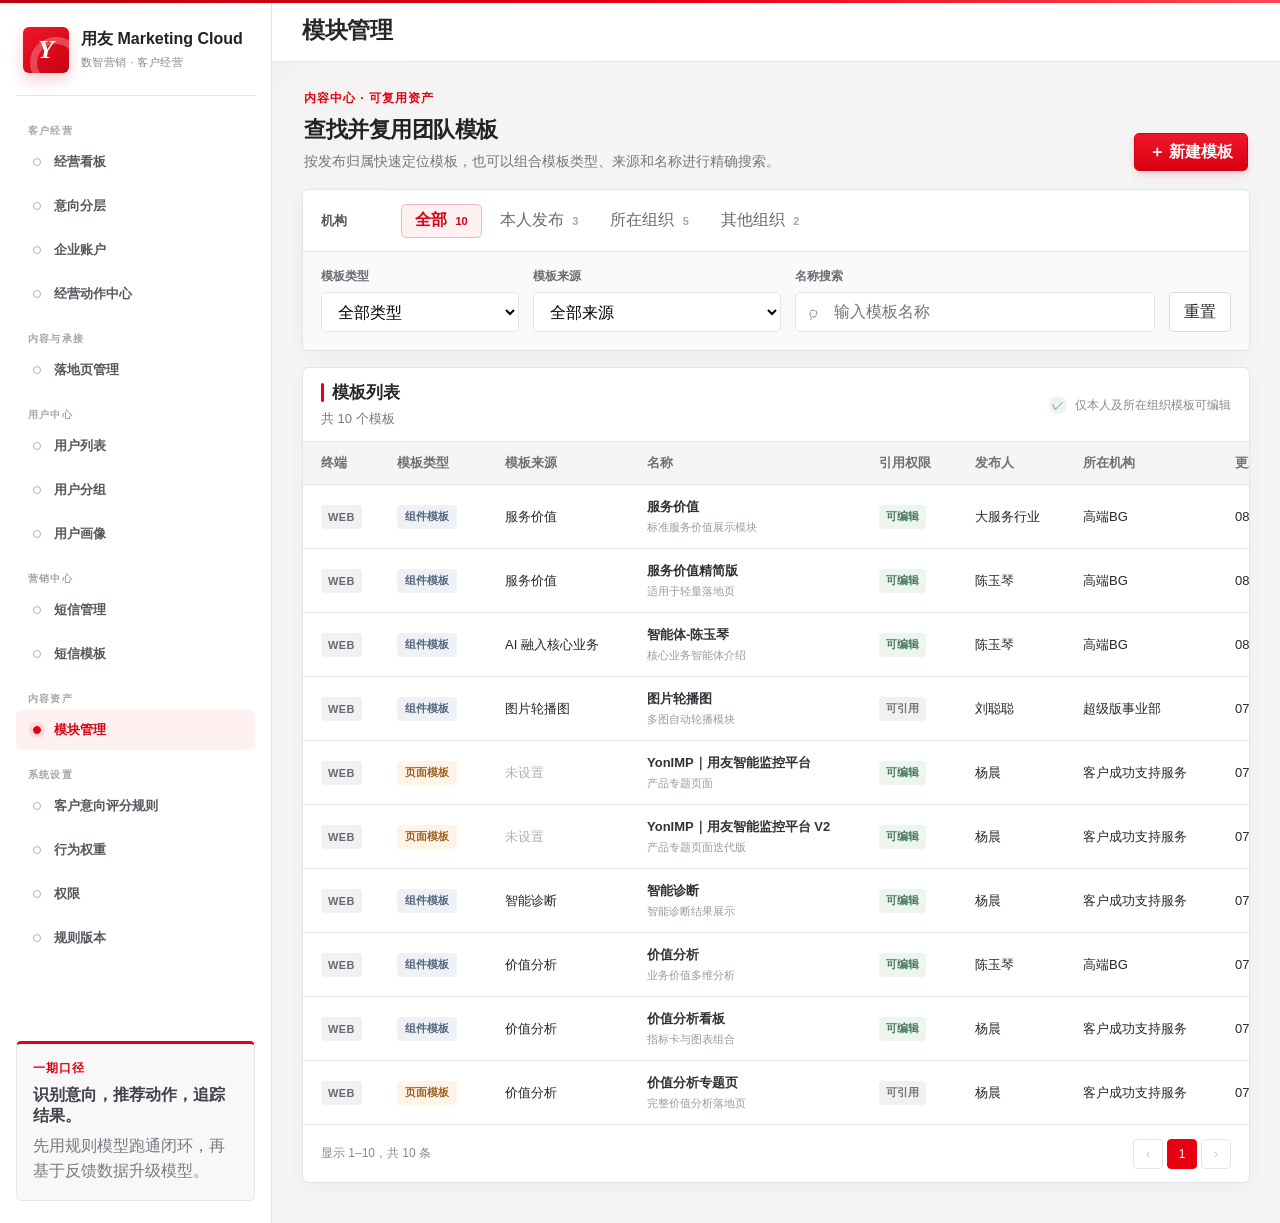
==== commit f2cea13a: "Add SMS prototype with publisher filters and title search" ====
--- a/prototype/index.html
+++ b/prototype/index.html
@@ -5,6 +5,7 @@
     <meta name="viewport" content="width=device-width, initial-scale=1.0" />
     <title>Marketing Cloud 一期原型</title>
     <link rel="stylesheet" href="./styles.css" />
+    <link rel="stylesheet" href="./sms.css" />
       <link rel="stylesheet" href="./customer-expression.css" />
   </head>
   <body>
@@ -28,6 +29,9 @@
         <button class="nav-item" data-page="users">用户列表</button>
         <button class="nav-item" data-page="segment">用户分组</button>
         <button class="nav-item" data-page="profileTags">用户画像</button>
+        <span class="nav-group-label">营销中心</span>
+        <button class="nav-item" data-page="smsManagement">短信管理</button>
+        <button class="nav-item" data-page="smsTemplates">短信模板</button>
         <span class="nav-group-label">内容资产</span>
         <button class="nav-item active" data-page="moduleManagement">模块管理</button>
         <span class="nav-group-label nav-group-label-settings">系统设置</span>
@@ -50,6 +54,8 @@
         </div>
       </header>
 
+      <section class="page" id="smsManagement"></section>
+      <section class="page" id="smsTemplates"></section>
       <section class="page active" id="moduleManagement">
         <div class="module-page-intro">
           <div>
@@ -1712,5 +1718,6 @@
 
     <script src="./script.js"></script>
       <script src="./customer-expression.js"></script>
+    <script src="./sms.js"></script>
   </body>
 </html>
--- a/prototype/sms.css
+++ b/prototype/sms.css
@@ -0,0 +1 @@
+.sms-header{display:flex;align-items:center;justify-content:space-between;gap:20px;margin-bottom:20px}.sms-header h3{font-size:22px;margin:0 0 6px}.sms-header p{color:#74777d;margin:0;font-size:13px}.sms-demo{display:inline-block;font-size:11px;background:#f0f1f3;color:#636974;padding:3px 8px;border-radius:4px;margin-left:10px;vertical-align:middle}.sms-panel{background:#fff;border:1px solid var(--line);border-radius:10px;overflow:hidden}.sms-filters{padding:20px 22px;border-bottom:1px solid var(--line)}.sms-scope{display:flex;align-items:center;gap:8px;flex-wrap:wrap}.sms-label{font-size:13px;font-weight:600;margin-right:8px}.sms-scope button{border:1px solid transparent;border-radius:6px;background:#f5f5f6;color:#575d66;padding:9px 13px;cursor:pointer}.sms-scope button[aria-pressed=true]{background:#fff0f1;color:#d60012;border-color:#f6bbc0}.sms-scope b{font-size:11px;margin-left:7px;opacity:.75}.sms-query{display:flex;align-items:end;gap:12px;flex-wrap:wrap;margin-top:18px}.sms-query label{display:grid;gap:7px;font-size:12px;color:#646b75}.sms-query input,.sms-query select{border:1px solid #dcdfe5;border-radius:6px;padding:10px 12px;background:#fff;color:#30353c;height:39px}.sms-query input{width:300px}.sms-query select{min-width:145px}.sms-note{margin:13px 0 0;color:#74777d;font-size:12px}.sms-tabs{display:flex;align-items:center;gap:24px;padding:0 22px;border-bottom:1px solid var(--line)}.sms-tabs button{padding:17px 2px;border:0;border-bottom:2px solid transparent;background:none;cursor:pointer;color:#646b75}.sms-tabs button[aria-pressed=true]{color:#df0012;border-bottom-color:#df0012;font-weight:600}.sms-summary{margin-left:auto;color:#74777d;font-size:12px}.sms-table-wrap{overflow:auto}.sms-table{width:100%;border-collapse:collapse;table-layout:fixed;min-width:1040px;font-size:13px}.sms-table th{background:#fafafa;color:#6d737d;font-weight:500;text-align:left;padding:13px 16px;border-bottom:1px solid var(--line)}.sms-table td{padding:18px 16px;border-bottom:1px solid #eff0f2;vertical-align:top;line-height:1.6}.sms-table tr:hover td{background:#fcfcfd}.sms-title{display:block;color:#292d34;font-weight:600;background:none;border:none;padding:0;text-align:left;cursor:pointer;font-size:13px}.sms-sub{display:block;color:#858b94;font-size:11px;margin-top:4px}.sms-excerpt{display:-webkit-box;-webkit-line-clamp:2;-webkit-box-orient:vertical;overflow:hidden;color:#656c76;line-height:1.7}.sms-link{border:0;background:none;color:#cf0010;padding:0;cursor:pointer;font-size:12px}.sms-actions{display:flex;gap:12px;flex-wrap:wrap;align-items:center}.sms-actions .sms-danger{color:#858b94}.sms-badge{display:inline-block;white-space:nowrap;font-size:11px;padding:2px 7px;background:#f1f3f6;border-radius:4px;color:#5d697b}.sms-badge.ok{color:#268258;background:#edf8f2}.sms-badge.wait{color:#ad7416;background:#fff6e6}.sms-pager{padding:15px 22px;display:flex;align-items:center;gap:10px;font-size:12px;color:#74777d}.sms-pager .sms-total{margin-right:auto}.sms-pager select,.sms-pager button{border:1px solid #e1e3e7;background:white;border-radius:5px;padding:7px 10px}.sms-pager button:disabled{opacity:.4;cursor:default}.sms-empty{text-align:center;padding:55px 20px;color:#727985}.sms-empty h4{font-size:16px;color:#363c45;margin:0 0 8px}.sms-dialog{border:0;border-radius:12px;padding:0;width:min(610px,90vw);box-shadow:0 22px 90px #0003;max-height:85vh}.sms-dialog::backdrop{background:#20263370}.sms-dialog-head{padding:20px 24px;border-bottom:1px solid #eee;display:flex;align-items:center;justify-content:space-between}.sms-dialog-head h3{margin:0;font-size:18px}.sms-dialog-head button{background:none;border:0;font-size:22px;cursor:pointer}.sms-dialog-body{padding:24px;line-height:1.85;font-size:14px;overflow:auto}.sms-dialog-body p{white-space:pre-wrap;overflow-wrap:anywhere}.sms-dialog-body dl{display:grid;grid-template-columns:85px 1fr;gap:8px;font-size:13px}.sms-dialog-body dt{color:#818791}.sms-dialog-body dd{margin:0}.sms-dialog-foot{padding:16px 24px;border-top:1px solid #eee;display:flex;justify-content:flex-end;gap:10px}.sms-form label{display:grid;gap:5px;margin-bottom:15px;font-size:13px}.sms-form input,.sms-form textarea,.sms-form select{padding:10px;border:1px solid #dcdfe5;border-radius:5px;font:inherit;width:100%;box-sizing:border-box}.sms-form textarea{min-height:100px}.sms-panel button:focus-visible,.sms-dialog button:focus-visible{outline:2px solid #e60012;outline-offset:3px}@media(max-width:900px){.sms-header{align-items:start}.sms-scope{gap:5px}.sms-query input{width:240px}.sms-filters{padding:16px}.sms-summary{display:none}}
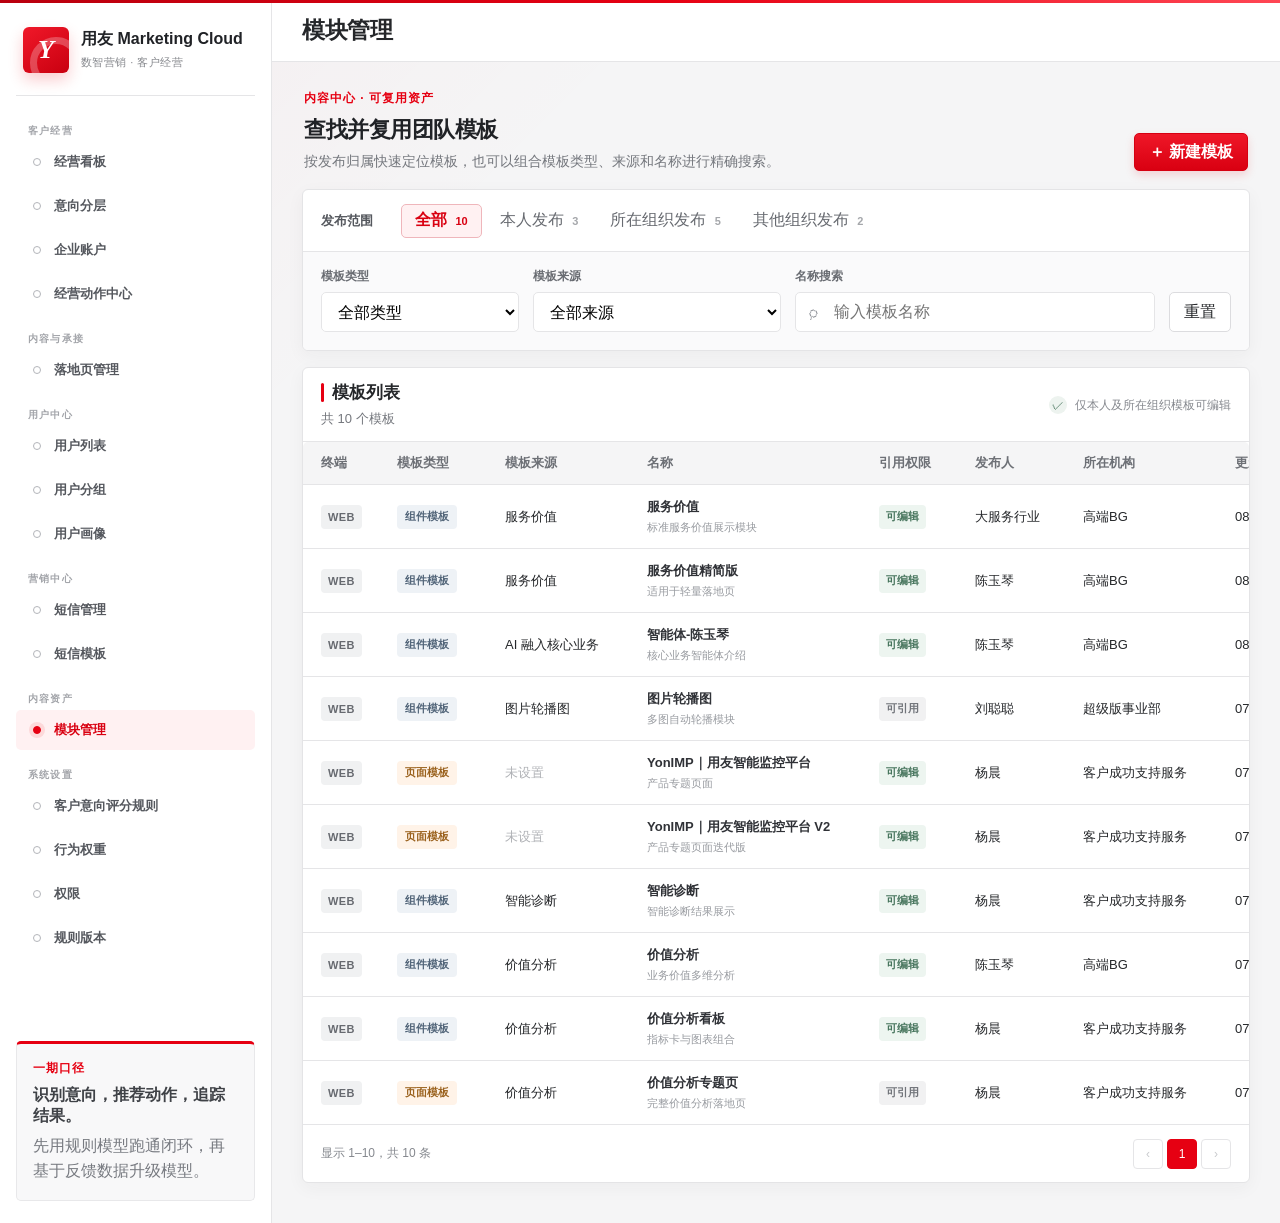
==== commit 1d8722c5: "fix: 统一模块发布范围文案" ====
--- a/prototype/index.html
+++ b/prototype/index.html
@@ -67,12 +67,12 @@
         </div>
 
         <section class="work-area module-filter-panel" aria-label="模块筛选">
-          <div class="organization-filter" role="group" aria-label="机构归属">
-            <span class="filter-label">机构</span>
+          <div class="organization-filter" role="group" aria-label="发布范围">
+            <span class="filter-label">发布范围</span>
             <button class="active" data-organization="all">全部 <b>10</b></button>
             <button data-organization="mine">本人发布 <b>3</b></button>
-            <button data-organization="current">所在组织 <b>5</b></button>
-            <button data-organization="other">其他组织 <b>2</b></button>
+            <button data-organization="current">所在组织发布 <b>5</b></button>
+            <button data-organization="other">其他组织发布 <b>2</b></button>
           </div>
           <div class="module-advanced-filter">
             <label>
@@ -145,7 +145,7 @@
               <span><b class="terminal-badge">WEB</b></span><span><b class="type-badge page">页面模板</b></span><span>价值分析</span><span><strong>价值分析专题页</strong><small>完整价值分析落地页</small></span><span><b class="access-badge view">可引用</b></span><span>杨晨</span><span>客户成功支持服务</span><span>07-07 11:04</span><span><button class="text-button">预览</button><button class="row-more" aria-label="更多操作">···</button></span>
             </div>
             <div class="module-empty-state" id="moduleEmptyState" hidden>
-              <i>⌕</i><strong>没有找到匹配的模板</strong><span>尝试调整机构、类型或搜索关键词</span><button class="text-button" id="emptyResetModuleFilters">清空筛选条件</button>
+              <i>⌕</i><strong>没有找到匹配的模板</strong><span>尝试调整发布范围、类型或搜索关键词</span><button class="text-button" id="emptyResetModuleFilters">清空筛选条件</button>
             </div>
           </div>
           <div class="module-pagination">
@@ -467,13 +467,15 @@
       </section>
 
       <section class="page" id="layers">
-        <div class="filter-bar">
-          <select><option>全部行业</option><option>制造业</option><option>医疗</option><option>金融</option></select>
-          <select><option>全部地区</option><option>华东</option><option>华南</option><option>华北</option></select>
-          <select id="intentLevelSelect"><option value="high">高意向</option><option value="mid">中意向</option><option value="low">低意向</option><option value="silent">沉默客户</option></select>
-          <select><option>最近 30 天</option><option>最近 7 天</option><option>最近 90 天</option></select>
-          <button class="primary-button">筛选</button>
-        </div>
+        <section class="unified-filter-panel" aria-label="客户筛选">
+          <div class="unified-filter-fields four-columns">
+            <label class="unified-filter-field"><span>行业</span><select id="intentIndustryFilter"><option>全部行业</option><option>制造业</option><option>医疗</option><option>金融</option></select></label>
+            <label class="unified-filter-field"><span>地区</span><select id="intentRegionFilter"><option>全部地区</option><option>华东</option><option>华南</option><option>华北</option></select></label>
+            <label class="unified-filter-field"><span>意向等级</span><select id="intentLevelSelect"><option value="high">高意向</option><option value="mid">中意向</option><option value="low">低意向</option><option value="silent">沉默客户</option></select></label>
+            <label class="unified-filter-field"><span>行为时间</span><select id="intentRangeFilter"><option>最近 30 天</option><option>最近 7 天</option><option>最近 90 天</option></select></label>
+            <button class="primary-button" id="intentApplyFilter">查询</button>
+          </div>
+        </section>
 
         <div class="intent-level-overview" aria-label="客户意向等级">
           <button class="intent-level-card high active" data-intent-level="high"><span>高意向</span><strong>80-100 分</strong><em>建议优先经营或提醒销售</em><b>486 人</b></button>
@@ -511,12 +513,15 @@
             </div>
             <button class="ghost-button">导入用户</button>
           </div>
-          <div class="group-search-row">
-            <input placeholder="搜索姓名、手机号、邮箱或所属企业" />
-            <button class="ghost-button">搜索</button>
-            <select><option>全部身份</option><option>客户</option><option>内部员工</option></select>
-            <select><option>全部用户状态</option><option>可经营</option><option>已排除</option></select>
-          </div>
+          <section class="unified-filter-panel embedded" aria-label="用户筛选">
+            <div class="unified-filter-fields user-filter-grid">
+              <label class="unified-filter-field keyword"><span>用户搜索</span><span class="search-input-wrap"><i aria-hidden="true">⌕</i><input id="userKeyword" type="search" placeholder="搜索姓名、手机号、邮箱或所属企业" /></span></label>
+              <label class="unified-filter-field"><span>用户身份</span><select id="userIdentityFilter"><option value="">全部身份</option><option>客户</option><option>内部员工</option></select></label>
+              <label class="unified-filter-field"><span>用户状态</span><select id="userStatusFilter"><option value="">全部状态</option><option>可经营</option><option>已排除</option></select></label>
+              <button class="primary-button" id="userSearchButton">搜索</button>
+              <button class="ghost-button unified-reset">重置</button>
+            </div>
+          </section>
           <div class="table group-table user-list-table">
             <div class="table-row table-head"><span>姓名</span><span>所属企业</span><span>身份</span><span>职位</span><span>用户状态</span><span>最近活跃</span><span>标签</span><span>操作</span></div>
             <div class="table-row"><span>张三</span><span>XX 制造集团</span><span>客户</span><span>采购负责人</span><span>可经营</span><span>2 天前</span><span>制造业、供应链云</span><span><button class="text-button" data-jump="profileTags">查看画像</button></span></div>
@@ -535,24 +540,21 @@
             </div>
             <button class="ghost-button">导入公司</button>
           </div>
-          <div class="company-filter-row">
-            <input placeholder="请输入公司名称/行业/产品关键词" />
-            <button class="ghost-button">搜索</button>
-            <button class="text-button">高级筛选</button>
-            <select>
-              <option>全部企业状态</option>
-              <option>高意向</option>
-              <option>升温</option>
-              <option>培育</option>
-              <option>低活跃</option>
-            </select>
-            <select>
-              <option>全部 CRM 状态</option>
-              <option>已建档</option>
-              <option>未建档</option>
-              <option>部分同步</option>
-            </select>
-          </div>
+          <section class="unified-filter-panel embedded" aria-label="企业筛选">
+            <div class="unified-filter-fields company-basic-filter">
+              <label class="unified-filter-field keyword"><span>企业搜索</span><span class="search-input-wrap"><i aria-hidden="true">⌕</i><input type="search" placeholder="输入公司名称、行业或产品关键词" /></span></label>
+              <div class="unified-filter-actions">
+                <button class="ghost-button unified-advanced-toggle" id="companyAdvancedButton" aria-expanded="false" aria-controls="companyAdvancedFilters">高级筛选 <span aria-hidden="true">⌄</span></button>
+                <button class="ghost-button unified-reset">重置</button>
+              </div>
+            </div>
+            <div class="unified-filter-advanced" id="companyAdvancedFilters">
+              <div class="unified-filter-fields two-columns">
+                <label class="unified-filter-field"><span>企业状态</span><select><option>全部状态</option><option>高意向</option><option>升温</option><option>培育</option><option>低活跃</option></select></label>
+                <label class="unified-filter-field"><span>CRM 状态</span><select><option>全部状态</option><option>已建档</option><option>未建档</option><option>部分同步</option></select></label>
+              </div>
+            </div>
+          </section>
           <div class="company-summary-row">
             <article><span>高意向企业</span><strong>73</strong></article>
             <article><span>近7天升温</span><strong>28</strong></article>
@@ -925,36 +927,45 @@
         </div>
 
         <section class="landing-filter-card">
-          <div class="landing-filter-row">
-            <strong>数据范围</strong>
+          <div class="landing-filter-row" role="group" aria-label="发布范围">
+            <span class="filter-label">发布范围</span>
             <div class="landing-scope" id="landingScope">
               <button class="active" data-landing-scope="全部">全部</button>
               <button data-landing-scope="本人发布">本人发布</button>
-              <button data-landing-scope="所在组织">所在组织</button>
-              <button data-landing-scope="其他组织">其他组织</button>
-            </div>
-            <div class="landing-search">
+              <button data-landing-scope="所在组织发布">所在组织发布</button>
+              <button data-landing-scope="其他组织发布">其他组织发布</button>
+            </div>
+          </div>
+          <div class="landing-filter-fields">
+            <label class="filter-field landing-search-type">
+              <span>搜索字段</span>
               <select id="landingSearchType" aria-label="搜索字段">
                 <option value="all">全部字段</option>
                 <option value="title">标题</option>
                 <option value="address">页面地址</option>
                 <option value="publisher">发布人</option>
               </select>
-              <input id="landingKeyword" placeholder="输入标题、页面地址或发布人" />
-              <button id="landingSearchButton">搜索</button>
-            </div>
-            <button class="ghost-button" id="landingAdvancedButton">更多筛选⌄</button>
-            <button class="ghost-button" id="landingResetButton">重置</button>
+            </label>
+            <label class="filter-field landing-keyword-field">
+              <span>关键词</span>
+              <span class="search-input-wrap"><i aria-hidden="true">⌕</i><input id="landingKeyword" type="search" placeholder="输入标题、页面地址或发布人" autocomplete="off" /></span>
+            </label>
+            <div class="landing-filter-actions">
+              <button class="primary-button" id="landingSearchButton">搜索</button>
+              <button class="ghost-button landing-advanced-toggle" id="landingAdvancedButton" aria-expanded="false" aria-controls="landingAdvanced">高级筛选 <span aria-hidden="true">⌄</span></button>
+              <button class="ghost-button" id="landingResetButton">重置</button>
+            </div>
           </div>
           <div class="landing-advanced" id="landingAdvanced">
-            <strong>精确筛选</strong>
-            <select id="landingOrg"><option value="">所属组织：全部</option><option>云通信</option><option>高端BG</option><option>招聘云</option><option>人力事业部</option><option>市场部</option></select>
-            <select id="landingCategory"><option value="">页面分类：全部</option><option>通信云</option><option>体验式营销</option><option>招聘解决方案</option><option>产品发布</option><option>内容下载</option><option>活动报名</option></select>
-            <select id="landingStatus"><option value="">发布状态：全部</option><option>已上线</option><option>未上线</option></select>
-            <select id="landingProduct"><option value="">产品：全部</option><option>AI工作手机</option><option>YonBIP</option><option>YonHR</option><option>营销云</option></select>
-            <select id="landingIndustry"><option value="">行业：全部</option><option>通用</option><option>医药</option><option>制造</option></select>
-            <select id="landingDomain"><option value="">领域：全部</option><option>数智营销</option><option>数智人力</option><option>企业服务</option><option>市场活动</option></select>
-            <button class="landing-save-view" id="landingSaveView">☆ 保存为常用视图</button>
+            <div class="landing-advanced-grid">
+              <label class="filter-field"><span>所属组织</span><select id="landingOrg"><option value="">全部组织</option><option>云通信</option><option>高端BG</option><option>招聘云</option><option>人力事业部</option><option>市场部</option></select></label>
+              <label class="filter-field"><span>页面分类</span><select id="landingCategory"><option value="">全部分类</option><option>通信云</option><option>体验式营销</option><option>招聘解决方案</option><option>产品发布</option><option>内容下载</option><option>活动报名</option></select></label>
+              <label class="filter-field"><span>发布状态</span><select id="landingStatus"><option value="">全部状态</option><option>已上线</option><option>未上线</option></select></label>
+              <label class="filter-field"><span>产品</span><select id="landingProduct"><option value="">全部产品</option><option>AI工作手机</option><option>YonBIP</option><option>YonHR</option><option>营销云</option></select></label>
+              <label class="filter-field"><span>行业</span><select id="landingIndustry"><option value="">全部行业</option><option>通用</option><option>医药</option><option>制造</option></select></label>
+              <label class="filter-field"><span>领域</span><select id="landingDomain"><option value="">全部领域</option><option>数智营销</option><option>数智人力</option><option>企业服务</option><option>市场活动</option></select></label>
+              <div class="landing-advanced-actions"><button class="landing-save-view" id="landingSaveView">☆ 保存为常用视图</button></div>
+            </div>
           </div>
           <div class="landing-chips" id="landingChips"></div>
         </section>
@@ -1062,8 +1073,9 @@
         <section class="work-area weight-rule-console">
           <div class="weight-toolbar">
             <div><h3>行为权重规则</h3><span class="module-scope">同一事件编码 + 内容/场景编码必须唯一。</span></div>
-            <div class="button-row"><input id="weightRuleSearch" placeholder="搜索行为名称、事件或场景" /><select id="weightCategoryFilter"><option value="all">全部分类</option><option value="行为">行为</option><option value="内容">内容</option><option value="活动">活动</option></select><button class="primary-button" id="addWeightRuleButton">新增规则</button></div>
-          </div>
+            <button class="primary-button" id="addWeightRuleButton">新增规则</button>
+          </div>
+          <section class="unified-filter-panel embedded weight-filter-panel" aria-label="行为权重筛选"><div class="unified-filter-fields weight-filter-grid"><label class="unified-filter-field keyword"><span>规则搜索</span><span class="search-input-wrap"><i aria-hidden="true">⌕</i><input id="weightRuleSearch" type="search" placeholder="搜索行为名称、事件或场景" /></span></label><label class="unified-filter-field"><span>规则分类</span><select id="weightCategoryFilter"><option value="all">全部分类</option><option value="行为">行为</option><option value="内容">内容</option><option value="活动">活动</option></select></label></div></section>
           <div class="table final-weight-table" id="weightRuleTable">
             <div class="table-row table-head"><span>分类</span><span>行为名称</span><span>事件/场景编码</span><span>基础分</span><span>计分限制</span><span>状态</span><span>操作</span></div>
             <div class="table-row weight-rule-row" data-category="行为" data-search="访问官网 落地页 browse page"><span>行为</span><span>访问官网/落地页</span><span class="code-text">browse / page</span><span><b class="weight-score">+2</b></span><span>每会话最多 1 次</span><span><b class="rule-enabled">启用</b></span><span><button class="text-button edit-weight-rule">编辑</button><button class="text-button danger-text">停用</button></span></div>
@@ -1397,20 +1409,14 @@
               <button class="primary-button" data-jump="segmentCreate" data-create-mode="ai">AI 创建分组</button>
             </div>
           </div>
-          <div class="group-search-row">
-            <input placeholder="请输入分组名" />
-            <button class="ghost-button">搜索</button>
-            <select>
-              <option>全部类型</option>
-              <option>固定组</option>
-              <option>条件组</option>
-            </select>
-            <select>
-              <option>全部创建方式</option>
-              <option>手动创建</option>
-              <option>AI 生成</option>
-            </select>
-          </div>
+          <section class="unified-filter-panel embedded" aria-label="用户分组筛选">
+            <div class="unified-filter-fields user-filter-grid">
+              <label class="unified-filter-field keyword"><span>分组搜索</span><span class="search-input-wrap"><i aria-hidden="true">⌕</i><input type="search" placeholder="输入分组名称" /></span></label>
+              <label class="unified-filter-field"><span>分组类型</span><select><option>全部类型</option><option>固定组</option><option>条件组</option></select></label>
+              <label class="unified-filter-field"><span>创建方式</span><select><option>全部方式</option><option>手动创建</option><option>AI 生成</option></select></label>
+              <button class="ghost-button unified-reset">重置</button>
+            </div>
+          </section>
           <div class="group-summary">
             <article><span>全部分组</span><strong>334</strong></article>
             <article><span>条件组</span><strong>86</strong></article>
--- a/prototype/styles.css
+++ b/prototype/styles.css
@@ -40,107 +40,146 @@
 }
 
 .landing-filter-card {
-  padding: 18px;
-}
-
-.landing-filter-row,
-.landing-advanced {
-  display: flex;
-  align-items: center;
-  gap: 10px;
+  padding: 0;
+  overflow: hidden;
+}
+
+.landing-filter-row {
+  display: flex;
+  align-items: center;
+  gap: 4px;
   flex-wrap: wrap;
-}
-
-.landing-filter-row > strong,
-.landing-advanced > strong {
-  flex: 0 0 auto;
-  font-size: 13px;
+  min-height: 62px;
+  padding: 10px 18px;
+  border-bottom: 1px solid var(--line);
 }
 
 .landing-scope {
   display: flex;
-  padding: 3px;
-  border-radius: 8px;
-  background: #f3f3f5;
+  align-items: center;
+  gap: 4px;
+  flex-wrap: wrap;
 }
 
 .landing-scope button {
-  min-height: 32px;
-  padding: 0 12px;
-  border: 0;
-  border-radius: 6px;
+  min-height: 34px;
+  padding: 0 13px;
+  border: 1px solid transparent;
+  border-radius: 5px;
   background: transparent;
-  color: var(--muted);
+  color: #686b71;
+}
+
+.landing-scope button:hover {
+  color: #d90011;
 }
 
 .landing-scope button.active {
-  background: #fff;
-  color: var(--red);
-  font-weight: 800;
-  box-shadow: 0 2px 8px rgba(30, 32, 35, 0.08);
-}
-
-.landing-search {
-  display: flex;
-  flex: 1 1 390px;
-  min-width: 340px;
-  height: 38px;
-  overflow: hidden;
-  border: 1px solid #dcdde1;
-  border-radius: 8px;
-}
-
-.landing-search select,
-.landing-search input {
-  border: 0;
-  outline: 0;
-  background: #fff;
-}
-
-.landing-search select {
-  padding: 0 30px 0 12px;
-  border-right: 1px solid var(--line);
-  background: #fafafa;
-}
-
-.landing-search input {
-  min-width: 80px;
-  flex: 1;
-  padding: 0 12px;
-}
-
-.landing-search button {
-  min-width: 72px;
-  border: 0;
-  background: #292b2f;
-  color: #fff;
+  border-color: #efb6bb;
+  background: #fff1f2;
+  color: #d90011;
+  font-weight: 700;
+}
+
+.landing-filter-fields {
+  display: grid;
+  grid-template-columns: minmax(150px, 0.55fr) minmax(280px, 1.35fr) auto;
+  align-items: end;
+  gap: 14px;
+  padding: 16px 18px 18px;
+  background: #fafafb;
+}
+
+.filter-field {
+  display: grid;
+  gap: 7px;
+}
+
+.filter-field > span:first-child {
+  color: #696c72;
+  font-size: 12px;
+  font-weight: 700;
+}
+
+.filter-field select,
+.filter-field input {
+  height: 40px;
+  border-radius: 5px;
+}
+
+.landing-filter-actions {
+  display: flex;
+  align-items: center;
+  gap: 8px;
+}
+
+.landing-filter-actions button {
+  min-height: 40px;
+  white-space: nowrap;
+}
+
+.landing-advanced-toggle span {
+  display: inline-block;
+  margin-left: 4px;
+  color: #92949a;
+  transition: transform 0.18s ease;
 }
 
 .landing-advanced {
   display: none;
-  margin-top: 15px;
-  padding-top: 15px;
-  border-top: 1px dashed var(--line);
+  padding: 0 18px 18px;
+  border-top: 1px solid #eeeeef;
+  background: #fafafb;
 }
 
 .landing-advanced.open {
-  display: flex;
-}
-
-.landing-advanced select,
+  display: block;
+  animation: landing-filter-reveal 0.18s ease-out;
+}
+
+.landing-advanced-head {
+  display: flex;
+  align-items: center;
+  justify-content: space-between;
+  gap: 16px;
+  padding: 15px 0 13px;
+}
+
+.landing-advanced-head > div {
+  display: flex;
+  align-items: baseline;
+  gap: 10px;
+}
+
+.landing-advanced-head strong {
+  color: #42454a;
+  font-size: 13px;
+}
+
+.landing-advanced-head span {
+  color: #92949a;
+  font-size: 12px;
+}
+
+.landing-advanced-grid {
+  display: grid;
+  grid-template-columns: repeat(3, minmax(0, 1fr));
+  gap: 14px;
+}
+
 .landing-save-view {
-  min-height: 36px;
+  min-height: 34px;
   padding: 0 11px;
-  border: 1px solid #dfe0e4;
-  border-radius: 7px;
-  background: #fff;
-  color: #50535a;
-}
-
-.landing-save-view {
+  border: 1px solid #efc4c7;
+  border-radius: 5px;
+  background: #fffafa;
   color: var(--red);
-  border-color: #efc4c7;
-  background: #fffafa;
+  white-space: nowrap;
+}
+
+@keyframes landing-filter-reveal {
+  from { opacity: 0; transform: translateY(-5px); }
+  to { opacity: 1; transform: translateY(0); }
 }
 
 .landing-chips {
@@ -430,12 +469,65 @@
     align-items: flex-start;
   }
 
+  .landing-filter-fields {
+    grid-template-columns: minmax(140px, 0.55fr) minmax(240px, 1.45fr);
+  }
+
+  .landing-filter-actions {
+    grid-column: 1 / -1;
+  }
+
+  .landing-advanced-grid {
+    grid-template-columns: repeat(2, minmax(0, 1fr));
+  }
+
   .landing-toolbar {
     flex-direction: column;
   }
 
   .landing-batch {
     left: 50%;
+  }
+}
+
+@media (max-width: 760px) {
+  .landing-page-hero,
+  .landing-filter-row,
+  .landing-advanced-head {
+    align-items: stretch;
+    flex-direction: column;
+  }
+
+  .landing-filter-row {
+    display: grid;
+    grid-template-columns: repeat(2, minmax(0, 1fr));
+  }
+
+  .landing-filter-row .filter-label {
+    grid-column: 1 / -1;
+  }
+
+  .landing-scope {
+    display: grid;
+    grid-column: 1 / -1;
+    grid-template-columns: repeat(2, minmax(0, 1fr));
+  }
+
+  .landing-filter-fields,
+  .landing-advanced-grid {
+    grid-template-columns: 1fr;
+  }
+
+  .landing-filter-actions {
+    display: grid;
+    grid-column: auto;
+    grid-template-columns: 1fr;
+  }
+
+  .landing-advanced-head > div {
+    align-items: flex-start;
+    flex-direction: column;
+    gap: 4px;
   }
 }
 
@@ -4908,3 +5000,153 @@
     padding: 14px 18px;
   }
 }
+
+/* 统一筛选规范：以模块管理筛选条为基准 */
+.unified-filter-panel {
+  margin-bottom: 16px;
+  overflow: hidden;
+  border: 1px solid var(--line);
+  border-radius: 8px;
+  background: #fff;
+  box-shadow: var(--shadow);
+}
+
+.unified-filter-panel.embedded {
+  margin-bottom: 14px;
+  box-shadow: none;
+}
+
+.unified-filter-fields {
+  display: grid;
+  grid-template-columns: repeat(3, minmax(0, 1fr));
+  align-items: end;
+  gap: 14px;
+  padding: 16px 18px 18px;
+  background: #fafafb;
+}
+
+.unified-filter-fields.four-columns {
+  grid-template-columns: repeat(4, minmax(0, 1fr));
+}
+
+.unified-filter-fields.two-columns {
+  grid-template-columns: repeat(2, minmax(0, 1fr));
+}
+
+.unified-filter-field {
+  display: grid;
+  min-width: 0;
+  gap: 7px;
+}
+
+.unified-filter-field > span:first-child {
+  color: #696c72;
+  font-size: 12px;
+  font-weight: 700;
+}
+
+.unified-filter-field input,
+.unified-filter-field select {
+  width: 100%;
+  height: 40px;
+  min-height: 40px;
+  border-color: #dedfe2;
+  border-radius: 5px;
+  background: #fff;
+}
+
+.user-filter-grid {
+  grid-template-columns: minmax(300px, 1.6fr) minmax(150px, 0.7fr) minmax(160px, 0.75fr) auto;
+}
+
+.company-basic-filter {
+  grid-template-columns: minmax(360px, 1fr) auto;
+}
+
+.weight-filter-grid {
+  grid-template-columns: minmax(320px, 1fr) minmax(180px, 0.35fr);
+}
+
+.unified-filter-actions {
+  display: flex;
+  align-items: center;
+  gap: 8px;
+}
+
+.unified-filter-actions button,
+.unified-reset {
+  min-height: 40px;
+  white-space: nowrap;
+}
+
+.unified-advanced-toggle span {
+  margin-left: 4px;
+  color: #92949a;
+}
+
+.unified-filter-advanced {
+  display: none;
+  border-top: 1px solid #eeeeef;
+}
+
+.unified-filter-advanced.open {
+  display: block;
+  animation: landing-filter-reveal 0.18s ease-out;
+}
+
+.weight-filter-panel {
+  margin-top: 14px;
+}
+
+/* 落地页筛选沿用同一结构，不再单独强调高级区。 */
+.landing-filter-fields {
+  grid-template-columns: minmax(150px, 0.55fr) minmax(300px, 1.45fr) auto;
+}
+
+.landing-advanced {
+  padding: 16px 18px 18px;
+}
+
+.landing-advanced-grid {
+  grid-template-columns: repeat(3, minmax(0, 1fr));
+  align-items: end;
+}
+
+.landing-advanced-actions {
+  display: flex;
+  align-items: end;
+}
+
+.landing-advanced-actions .landing-save-view {
+  min-height: 40px;
+}
+
+@media (max-width: 1100px) {
+  .unified-filter-fields.four-columns,
+  .user-filter-grid,
+  .landing-advanced-grid {
+    grid-template-columns: repeat(2, minmax(0, 1fr));
+  }
+
+  .company-basic-filter {
+    grid-template-columns: minmax(280px, 1fr) auto;
+  }
+}
+
+@media (max-width: 760px) {
+  .unified-filter-fields,
+  .unified-filter-fields.four-columns,
+  .unified-filter-fields.two-columns,
+  .user-filter-grid,
+  .company-basic-filter,
+  .weight-filter-grid,
+  .landing-filter-fields,
+  .landing-advanced-grid {
+    grid-template-columns: 1fr;
+  }
+
+  .unified-filter-actions {
+    display: grid;
+    grid-template-columns: 1fr 1fr;
+  }
+}
--- a/prototype/sms.css
+++ b/prototype/sms.css
@@ -1 +1,5 @@
 .sms-header{display:flex;align-items:center;justify-content:space-between;gap:20px;margin-bottom:20px}.sms-header h3{font-size:22px;margin:0 0 6px}.sms-header p{color:#74777d;margin:0;font-size:13px}.sms-demo{display:inline-block;font-size:11px;background:#f0f1f3;color:#636974;padding:3px 8px;border-radius:4px;margin-left:10px;vertical-align:middle}.sms-panel{background:#fff;border:1px solid var(--line);border-radius:10px;overflow:hidden}.sms-filters{padding:20px 22px;border-bottom:1px solid var(--line)}.sms-scope{display:flex;align-items:center;gap:8px;flex-wrap:wrap}.sms-label{font-size:13px;font-weight:600;margin-right:8px}.sms-scope button{border:1px solid transparent;border-radius:6px;background:#f5f5f6;color:#575d66;padding:9px 13px;cursor:pointer}.sms-scope button[aria-pressed=true]{background:#fff0f1;color:#d60012;border-color:#f6bbc0}.sms-scope b{font-size:11px;margin-left:7px;opacity:.75}.sms-query{display:flex;align-items:end;gap:12px;flex-wrap:wrap;margin-top:18px}.sms-query label{display:grid;gap:7px;font-size:12px;color:#646b75}.sms-query input,.sms-query select{border:1px solid #dcdfe5;border-radius:6px;padding:10px 12px;background:#fff;color:#30353c;height:39px}.sms-query input{width:300px}.sms-query select{min-width:145px}.sms-note{margin:13px 0 0;color:#74777d;font-size:12px}.sms-tabs{display:flex;align-items:center;gap:24px;padding:0 22px;border-bottom:1px solid var(--line)}.sms-tabs button{padding:17px 2px;border:0;border-bottom:2px solid transparent;background:none;cursor:pointer;color:#646b75}.sms-tabs button[aria-pressed=true]{color:#df0012;border-bottom-color:#df0012;font-weight:600}.sms-summary{margin-left:auto;color:#74777d;font-size:12px}.sms-table-wrap{overflow:auto}.sms-table{width:100%;border-collapse:collapse;table-layout:fixed;min-width:1040px;font-size:13px}.sms-table th{background:#fafafa;color:#6d737d;font-weight:500;text-align:left;padding:13px 16px;border-bottom:1px solid var(--line)}.sms-table td{padding:18px 16px;border-bottom:1px solid #eff0f2;vertical-align:top;line-height:1.6}.sms-table tr:hover td{background:#fcfcfd}.sms-title{display:block;color:#292d34;font-weight:600;background:none;border:none;padding:0;text-align:left;cursor:pointer;font-size:13px}.sms-sub{display:block;color:#858b94;font-size:11px;margin-top:4px}.sms-excerpt{display:-webkit-box;-webkit-line-clamp:2;-webkit-box-orient:vertical;overflow:hidden;color:#656c76;line-height:1.7}.sms-link{border:0;background:none;color:#cf0010;padding:0;cursor:pointer;font-size:12px}.sms-actions{display:flex;gap:12px;flex-wrap:wrap;align-items:center}.sms-actions .sms-danger{color:#858b94}.sms-badge{display:inline-block;white-space:nowrap;font-size:11px;padding:2px 7px;background:#f1f3f6;border-radius:4px;color:#5d697b}.sms-badge.ok{color:#268258;background:#edf8f2}.sms-badge.wait{color:#ad7416;background:#fff6e6}.sms-pager{padding:15px 22px;display:flex;align-items:center;gap:10px;font-size:12px;color:#74777d}.sms-pager .sms-total{margin-right:auto}.sms-pager select,.sms-pager button{border:1px solid #e1e3e7;background:white;border-radius:5px;padding:7px 10px}.sms-pager button:disabled{opacity:.4;cursor:default}.sms-empty{text-align:center;padding:55px 20px;color:#727985}.sms-empty h4{font-size:16px;color:#363c45;margin:0 0 8px}.sms-dialog{border:0;border-radius:12px;padding:0;width:min(610px,90vw);box-shadow:0 22px 90px #0003;max-height:85vh}.sms-dialog::backdrop{background:#20263370}.sms-dialog-head{padding:20px 24px;border-bottom:1px solid #eee;display:flex;align-items:center;justify-content:space-between}.sms-dialog-head h3{margin:0;font-size:18px}.sms-dialog-head button{background:none;border:0;font-size:22px;cursor:pointer}.sms-dialog-body{padding:24px;line-height:1.85;font-size:14px;overflow:auto}.sms-dialog-body p{white-space:pre-wrap;overflow-wrap:anywhere}.sms-dialog-body dl{display:grid;grid-template-columns:85px 1fr;gap:8px;font-size:13px}.sms-dialog-body dt{color:#818791}.sms-dialog-body dd{margin:0}.sms-dialog-foot{padding:16px 24px;border-top:1px solid #eee;display:flex;justify-content:flex-end;gap:10px}.sms-form label{display:grid;gap:5px;margin-bottom:15px;font-size:13px}.sms-form input,.sms-form textarea,.sms-form select{padding:10px;border:1px solid #dcdfe5;border-radius:5px;font:inherit;width:100%;box-sizing:border-box}.sms-form textarea{min-height:100px}.sms-panel button:focus-visible,.sms-dialog button:focus-visible{outline:2px solid #e60012;outline-offset:3px}@media(max-width:900px){.sms-header{align-items:start}.sms-scope{gap:5px}.sms-query input{width:240px}.sms-filters{padding:16px}.sms-summary{display:none}}
+.sms-compose-dialog{width:min(860px,94vw)}.sms-compose section{border-bottom:1px solid #eceef1;padding-bottom:20px;margin-bottom:20px}.sms-compose h4{font-size:15px;margin:0 0 14px}.sms-field{display:grid;gap:6px;font-size:12px;color:#656c76;margin:12px 0}.sms-field input,.sms-field select{padding:10px 12px;border:1px solid #dcdfe5;border-radius:6px;background:#fff;color:#282e36;font:inherit}.sms-template-options{max-height:205px;overflow:auto;border:1px solid #e3e6eb;border-radius:7px}.sms-template-option{width:100%;display:flex;justify-content:space-between;gap:15px;text-align:left;border:0;border-bottom:1px solid #edf0f3;background:#fff;padding:12px 15px;cursor:pointer;color:#303640}.sms-template-option[aria-pressed=true]{background:#fff2f3;box-shadow:inset 3px 0 #e60012}.sms-template-option:hover{background:#f8f8fa}.sms-template-option small{display:block;font-size:11px;color:#727b89;margin-top:3px}.sms-chosen{background:#f7f8fa;padding:14px 16px;border-radius:7px;margin-top:12px;font-size:13px}.sms-chosen p{margin:9px 0;line-height:1.8}.sms-chosen small{color:#777e89}.sms-selected-heading{display:flex;justify-content:space-between;gap:15px}.sms-selected-heading span{font-size:12px;color:#727b89}.sms-audience-columns{display:grid;grid-template-columns:1fr 1fr;gap:16px}.sms-audience-columns h5{margin:5px 0;font-size:13px}.sms-person-option{display:flex;gap:9px;align-items:center;border:1px solid #e2e5e9;border-radius:6px;padding:10px;margin:7px 0;font-size:12px;cursor:pointer}.sms-person-option b{margin-left:auto;white-space:nowrap;font-size:12px}.sms-person-option small{display:block;font-size:10px}.sms-person-option.is-empty{background:#f5f5f6;color:#a1a7b0;cursor:not-allowed}.sms-audience-summary{background:#f0f5fb;padding:12px;font-size:12px;color:#43556e;border-radius:5px;margin-top:12px}.sms-send-mode{display:flex;gap:25px;font-size:13px}.sms-schedule{display:grid;grid-template-columns:1fr 1fr;gap:16px}.sms-send-error{color:#d60012;font-size:12px;margin-bottom:0}.sms-review{padding:5px}.sms-review h4{margin-top:0}.sms-compose [hidden]{display:none!important}@media(max-width:600px){.sms-audience-columns,.sms-schedule{grid-template-columns:1fr}.sms-template-option{flex-direction:column;gap:4px}.sms-selected-heading{display:block}}
+
+/* 短信列表筛选与全站筛选条一致。 */
+.sms-filters{padding:0}.sms-scope{min-height:62px;padding:10px 18px;gap:4px;border-bottom:1px solid var(--line)}.sms-label{min-width:76px;margin-right:0;color:#55585e;font-weight:700}.sms-scope button{min-height:34px;padding:0 13px;border-radius:5px;background:transparent;color:#686b71}.sms-scope button[aria-pressed=true]{border-color:#efb6bb;background:#fff1f2;color:#d90011;font-weight:700}.sms-query{display:grid;grid-template-columns:minmax(280px,1.45fr) minmax(170px,.55fr) auto;align-items:end;gap:14px;margin:0;padding:16px 18px 18px;background:#fafafb}.sms-query label{gap:7px;color:#696c72;font-weight:700}.sms-query input,.sms-query select{width:100%;height:40px;border-color:#dedfe2;border-radius:5px}.sms-query input{width:100%}.sms-query button{min-height:40px}.sms-note{margin:0;padding:0 18px 14px;background:#fafafb}@media(max-width:900px){.sms-filters{padding:0}.sms-query{grid-template-columns:1fr 1fr}.sms-query input{width:100%}}@media(max-width:600px){.sms-query{grid-template-columns:1fr}.sms-scope{align-items:stretch}.sms-label{width:100%}}
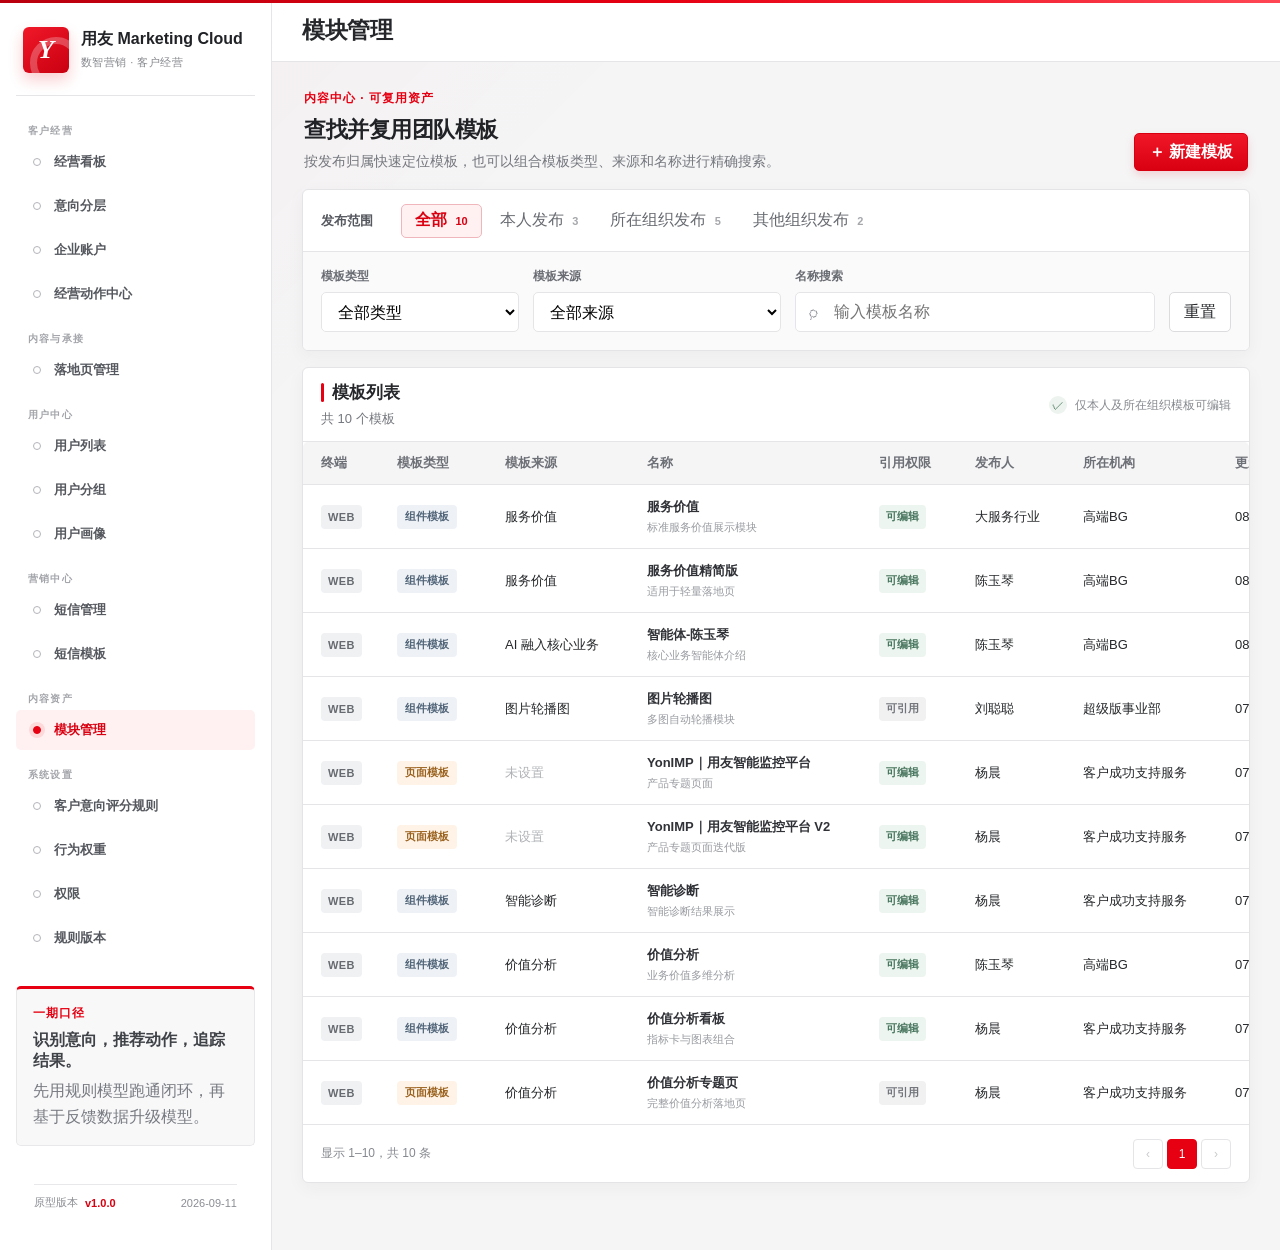
==== commit 3d240c4e: "chore: establish prototype version management" ====
--- a/prototype/index.html
+++ b/prototype/index.html
@@ -44,6 +44,11 @@
         <span class="eyebrow">一期口径</span>
         <strong>识别意向，推荐动作，追踪结果。</strong>
         <p>先用规则模型跑通闭环，再基于反馈数据升级模型。</p>
+      </div>
+      <div class="prototype-version" title="正式评审基线">
+        <span>原型版本</span>
+        <strong>v1.0.0</strong>
+        <time datetime="2026-09-11">2026-09-11</time>
       </div>
     </aside>
 
--- a/prototype/styles.css
+++ b/prototype/styles.css
@@ -10,6 +10,26 @@
   --red: #e60012;
   --teal: #596975;
   --shadow: 0 6px 20px rgba(30, 32, 35, 0.06);
+}
+
+.prototype-version {
+  display: flex;
+  align-items: center;
+  gap: 7px;
+  margin: 10px 18px 18px;
+  padding-top: 10px;
+  border-top: 1px solid #e8e8ea;
+  color: #8a8d93;
+  font-size: 11px;
+}
+
+.prototype-version strong {
+  color: #d90011;
+  font-size: 11px;
+}
+
+.prototype-version time {
+  margin-left: auto;
 }
 
 /* 落地页管理：由独立原型合并而来，全部使用 landing- 前缀避免影响现有页面。 */
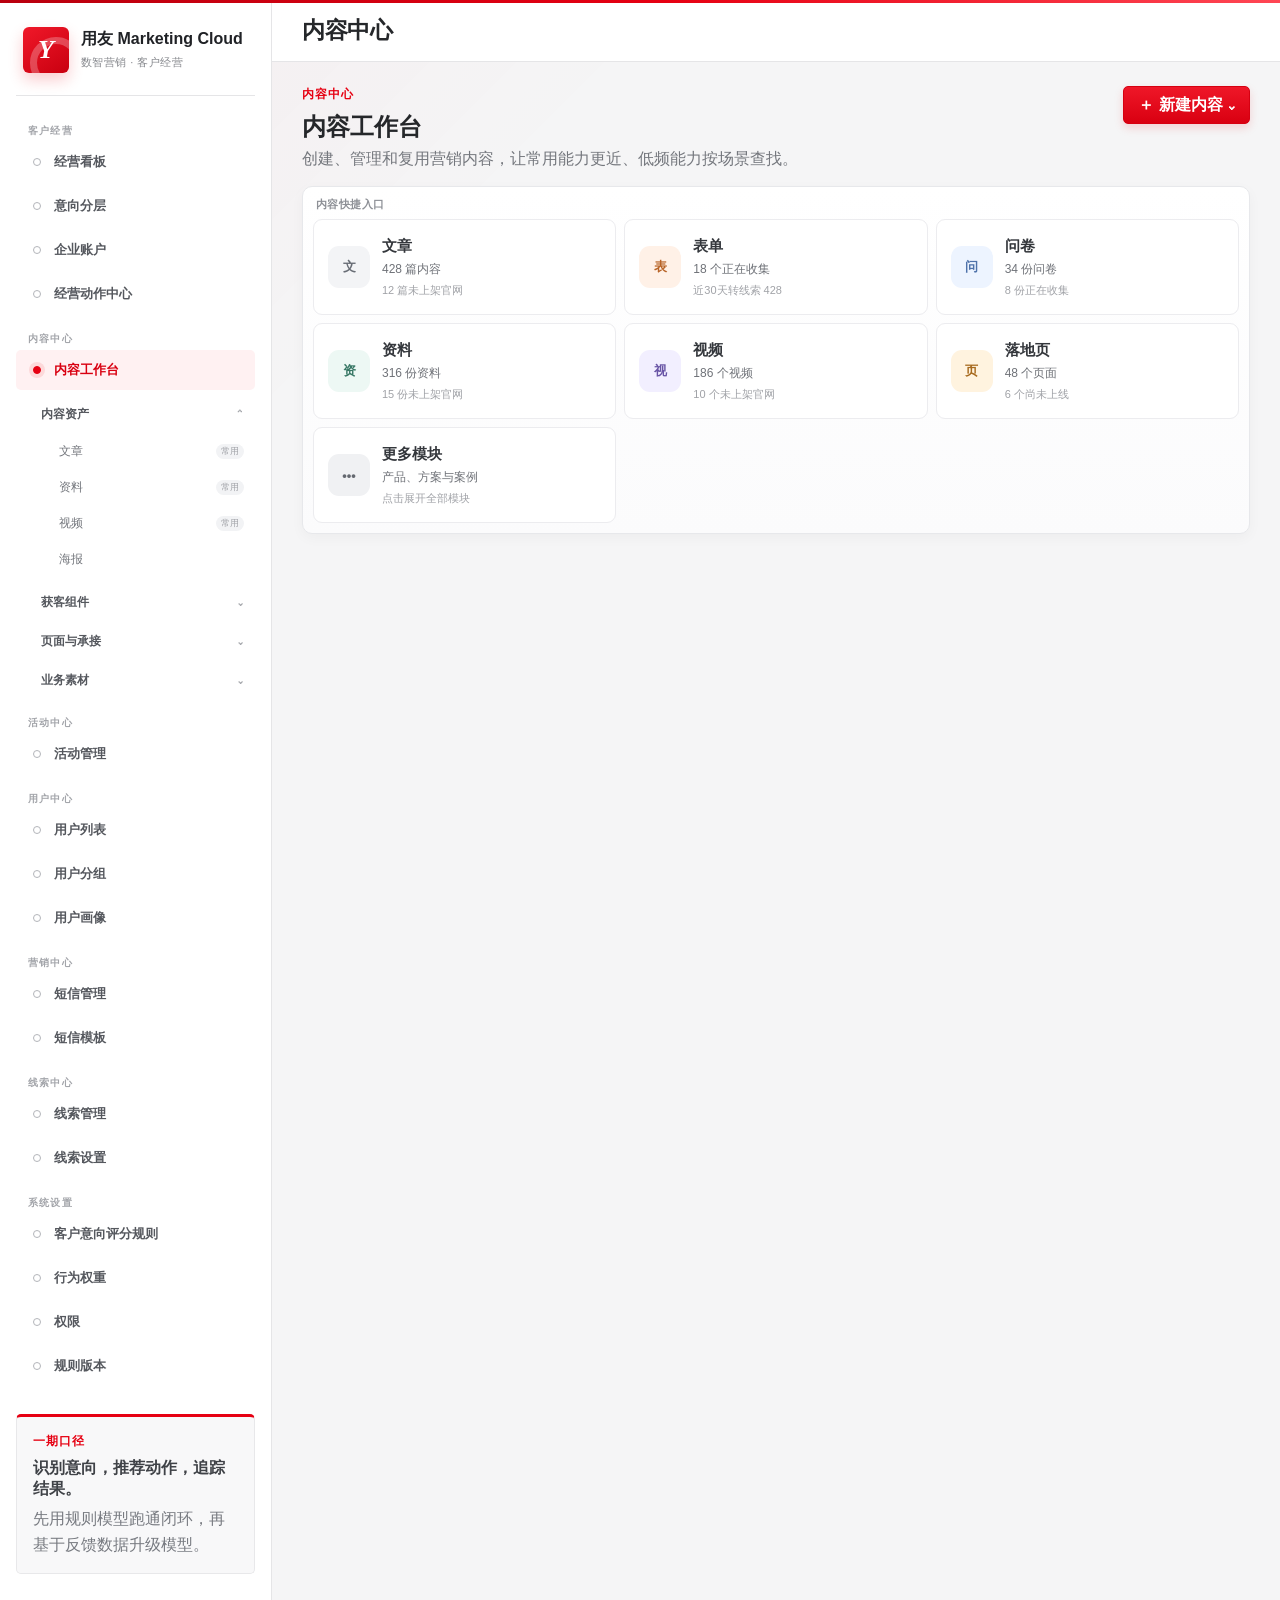
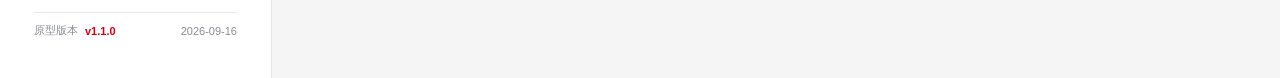
==== commit 6855e2b2: "chore: release v1.1.0" ====
--- a/prototype/index.html
+++ b/prototype/index.html
@@ -23,8 +23,44 @@
         <button class="nav-item" data-page="layers">意向分层</button>
         <button class="nav-item" data-page="companies">企业账户</button>
         <button class="nav-item" data-page="actions">经营动作中心</button>
-        <span class="nav-group-label">内容与承接</span>
-        <button class="nav-item" data-page="landingPages">落地页管理</button>
+        <span class="nav-group-label">内容中心</span>
+        <div class="content-sidebar-tree" aria-label="内容中心菜单">
+          <button class="nav-item content-home-item active" data-page="contentCenter">内容工作台</button>
+          <section class="content-sidebar-group open" data-content-menu-group="assets">
+            <button class="content-sidebar-group-toggle" aria-expanded="true"><span>内容资产</span><i aria-hidden="true">⌄</i></button>
+            <div class="content-sidebar-children">
+              <button data-content-section="articles"><span>文章</span><em>常用</em></button>
+              <button data-content-section="resources"><span>资料</span><em>常用</em></button>
+              <button data-content-section="videos"><span>视频</span><em>常用</em></button>
+              <button data-content-section="posters"><span>海报</span></button>
+            </div>
+          </section>
+          <section class="content-sidebar-group" data-content-menu-group="acquisition">
+            <button class="content-sidebar-group-toggle" aria-expanded="false"><span>获客组件</span><i aria-hidden="true">⌄</i></button>
+            <div class="content-sidebar-children" hidden>
+              <button data-content-section="forms"><span>表单</span><em>常用</em></button>
+              <button data-content-section="surveys"><span>调查问卷</span><em>常用</em></button>
+            </div>
+          </section>
+          <section class="content-sidebar-group" data-content-menu-group="pages">
+            <button class="content-sidebar-group-toggle" aria-expanded="false"><span>页面与承接</span><i aria-hidden="true">⌄</i></button>
+            <div class="content-sidebar-children" hidden>
+              <button data-jump="landingPages"><span>落地页</span></button>
+              <button data-content-section="aggregations"><span>聚合页</span></button>
+            </div>
+          </section>
+          <section class="content-sidebar-group" data-content-menu-group="business">
+            <button class="content-sidebar-group-toggle" aria-expanded="false"><span>业务素材</span><i aria-hidden="true">⌄</i></button>
+            <div class="content-sidebar-children" hidden>
+              <button data-content-section="products"><span>产品</span></button>
+              <button data-content-section="solutions"><span>解决方案</span></button>
+              <button data-content-section="cases"><span>客户案例</span></button>
+              <button data-content-section="customerWall"><span>客户墙</span></button>
+            </div>
+          </section>
+        </div>
+        <span class="nav-group-label">活动中心</span>
+        <button class="nav-item" data-page="activities">活动管理</button>
         <span class="nav-group-label">用户中心</span>
         <button class="nav-item" data-page="users">用户列表</button>
         <button class="nav-item" data-page="segment">用户分组</button>
@@ -32,8 +68,9 @@
         <span class="nav-group-label">营销中心</span>
         <button class="nav-item" data-page="smsManagement">短信管理</button>
         <button class="nav-item" data-page="smsTemplates">短信模板</button>
-        <span class="nav-group-label">内容资产</span>
-        <button class="nav-item active" data-page="moduleManagement">模块管理</button>
+        <span class="nav-group-label">线索中心</span>
+        <button class="nav-item" data-page="leads">线索管理</button>
+        <button class="nav-item" data-page="leadSettings">线索设置</button>
         <span class="nav-group-label nav-group-label-settings">系统设置</span>
         <button class="nav-item" data-page="settings">客户意向评分规则</button>
         <button class="nav-item" data-page="settingsWeights">行为权重</button>
@@ -47,29 +84,96 @@
       </div>
       <div class="prototype-version" title="正式评审基线">
         <span>原型版本</span>
-        <strong>v1.0.0</strong>
-        <time datetime="2026-09-11">2026-09-11</time>
+        <strong>v1.1.0</strong>
+        <time datetime="2026-09-16">2026-09-16</time>
       </div>
     </aside>
 
     <main class="app-shell">
       <header class="topbar">
         <div>
-          <h2 id="pageTitle">模块管理</h2>
+          <h2 id="pageTitle">内容中心</h2>
         </div>
       </header>
 
       <section class="page" id="smsManagement"></section>
       <section class="page" id="smsTemplates"></section>
-      <section class="page active" id="moduleManagement">
+      <section class="page active" id="contentCenter">
+        <div class="content-center-hero">
+          <div>
+            <span class="eyebrow">内容中心</span>
+            <h3>内容工作台</h3>
+            <p>创建、管理和复用营销内容，让常用能力更近、低频能力按场景查找。</p>
+          </div>
+          <div class="content-create-wrap">
+            <button class="primary-button" id="contentCreateButton" aria-expanded="false">＋ 新建内容 <span aria-hidden="true">⌄</span></button>
+            <div class="content-create-menu" id="contentCreateMenu" hidden>
+              <button data-content-section="articles">新建文章</button>
+              <button data-content-section="forms">新建表单</button>
+              <button data-content-section="surveys">新建问卷</button>
+              <button data-content-section="resources">上传资料</button>
+              <button data-content-section="videos">上传视频</button>
+            </div>
+          </div>
+        </div>
+
+        <nav class="content-local-nav" aria-label="内容中心功能导航">
+          <div class="content-nav-group frequent">
+            <span>内容快捷入口</span>
+            <button data-content-section="articles"><i>文</i><span><b>文章</b><small>428 篇内容</small><em>12 篇未上架官网</em></span></button>
+            <button data-content-section="forms"><i>表</i><span><b>表单</b><small>18 个正在收集</small><em>近30天转线索 428</em></span></button>
+            <button data-content-section="surveys"><i>问</i><span><b>问卷</b><small>34 份问卷</small><em>8 份正在收集</em></span></button>
+            <button data-content-section="resources"><i>资</i><span><b>资料</b><small>316 份资料</small><em>15 份未上架官网</em></span></button>
+            <button data-content-section="videos"><i>视</i><span><b>视频</b><small>186 个视频</small><em>10 个未上架官网</em></span></button>
+            <button data-jump="landingPages"><i>页</i><span><b>落地页</b><small>48 个页面</small><em>6 个尚未上线</em></span></button>
+            <div class="content-more-shortcut">
+              <button id="contentMoreShortcut" aria-expanded="false" aria-controls="contentMoreDropdown"><i>•••</i><span><b>更多模块</b><small>产品、方案与案例</small><em>点击展开全部模块</em></span></button>
+            </div>
+            <div class="content-more-dropdown" id="contentMoreDropdown" hidden>
+              <div class="content-more-dropdown-head"><strong>更多内容类型</strong><span>低频模块按业务场景集中展示</span></div>
+              <button data-content-section="aggregations"><i>聚</i><span><b>聚合页</b><small>专题内容入口</small></span></button>
+              <button data-content-section="posters"><i>海</i><span><b>海报</b><small>活动传播与分享</small></span></button>
+              <button data-content-section="products"><i>产</i><span><b>产品</b><small>产品介绍素材</small></span></button>
+              <button data-content-section="solutions"><i>方</i><span><b>解决方案</b><small>行业与领域方案</small></span></button>
+              <button data-content-section="cases"><i>案</i><span><b>客户案例</b><small>客户成功实践</small></span></button>
+              <button data-content-section="customerWall"><i>墙</i><span><b>客户墙</b><small>客户品牌背书</small></span></button>
+            </div>
+          </div>
+        </nav>
+
+        <section class="content-overview" id="contentOverview"></section>
+
+        <section class="work-area content-section-panel" id="contentSectionPanel" hidden>
+          <div class="content-section-head"><button class="back-button" id="backToContentOverview">← 返回内容工作台</button><div><nav class="content-breadcrumb" aria-label="面包屑"><span>内容中心</span><i>/</i><span id="contentSectionGroup">内容资产</span><i>/</i><strong id="contentSectionCrumb">文章</strong></nav><h3 id="contentSectionTitle">文章管理</h3><p id="contentSectionDescription">统一创建、发布和复用营销文章。</p></div><div class="content-section-actions"><button class="ghost-button article-ai-create" id="articleAiCreate" hidden>AI ✦ 生成文章</button><button class="primary-button" id="contentSectionCreate">＋ 新建文章</button></div></div>
+          <nav class="content-view-tabs" id="contentViewTabs" aria-label="模块管理视图"></nav>
+          <div class="content-section-filter" id="contentSectionFilter"><div id="contentPublishScope" role="group" aria-label="发布范围"><span>发布范围</span><button class="active">全部</button><button>本人发布</button><button>所在组织发布</button><button>其他组织发布</button></div><div id="contentSearchRow"><label class="search-input-wrap"><i aria-hidden="true">⌕</i><input id="contentKeywordFilter" type="search" placeholder="请输入关键字" /></label><select data-content-filter-field="category"><option>全部分类</option><option>行业洞察</option><option>产品动态</option><option>品牌资讯</option></select><select data-content-filter-field="status"><option>全部状态</option><option>已上架</option><option>未上架</option><option>草稿</option></select><select data-content-filter-field="type" hidden><option>全部类型</option><option>SEO</option><option>GEO</option></select><button class="primary-button">搜索</button><button class="ghost-button" id="contentAdvancedToggle" data-content-filter-field="advanced" aria-expanded="false">高级筛选⌄</button><button class="ghost-button" data-content-filter-field="reset">重置</button></div><div class="content-article-advanced" id="contentArticleAdvanced" hidden><label><span>行业</span><select><option>全部行业</option><option>制造</option><option>消费品</option><option>企业服务</option></select></label><label><span>领域</span><select><option>全部领域</option><option>数智营销</option><option>财务</option><option>人力</option></select></label><label><span>上架官网</span><select><option>全部</option><option>已上架</option><option>未上架</option></select></label><label><span>来源</span><select><option>全部来源</option><option>AI</option><option>人工</option></select></label><label><span>创建时间</span><span class="content-date-range"><input type="date" /><i>至</i><input type="date" /></span></label></div></div>
+          <div class="content-list-head" id="contentListHead"><span>标题</span><span>类型 / 状态</span><span>发布人</span><span>更新时间</span><span>操作</span></div>
+          <div class="content-list" id="contentSectionList"></div>
+        </section>
+
+        <section class="content-more-panel" id="contentMorePanel" hidden>
+          <div class="content-more-head"><button class="back-button" id="backFromContentMore">← 返回内容工作台</button><span class="eyebrow">低频能力集中管理</span><h3>更多内容</h3><p>按业务场景选择内容类型，避免所有功能长期占据主导航。</p></div>
+          <div class="content-more-groups">
+            <section class="work-area"><h3>品牌与传播</h3><div><button><i>海</i><span><b>海报</b><small>活动传播与专属二维码海报</small></span></button><button><i>聚</i><span><b>聚合页</b><small>组合多种内容形成专题入口</small></span></button></div></section>
+            <section class="work-area"><h3>业务素材</h3><div><button><i>产</i><span><b>产品</b><small>产品介绍和能力资料</small></span></button><button><i>方</i><span><b>解决方案</b><small>行业及领域解决方案</small></span></button><button><i>案</i><span><b>客户案例</b><small>客户实践与成功案例</small></span></button><button><i>墙</i><span><b>客户墙</b><small>客户品牌与行业背书</small></span></button></div></section>
+          </div>
+        </section>
+      </section>
+
+      <section class="page" id="moduleManagement">
         <div class="module-page-intro">
           <div>
-            <span class="eyebrow">内容中心 · 可复用资产</span>
-            <h3>查找并复用团队模板</h3>
+            <span class="eyebrow">内容中心 / 页面与承接 / 落地页</span>
+            <h3>内容模块</h3>
             <p>按发布归属快速定位模板，也可以组合模板类型、来源和名称进行精确搜索。</p>
           </div>
           <button class="primary-button" id="createModuleButton">＋ 新建模板</button>
         </div>
+        <nav class="landing-manage-tabs" aria-label="落地页管理导航">
+          <button data-landing-tab="landingPages">落地页列表</button>
+          <button data-landing-tab="landingCategories">分类管理</button>
+          <button class="active" data-landing-tab="moduleManagement">内容模块</button>
+        </nav>
 
         <section class="work-area module-filter-panel" aria-label="模块筛选">
           <div class="organization-filter" role="group" aria-label="发布范围">
@@ -103,6 +207,7 @@
               <span>名称搜索</span>
               <span class="search-input-wrap"><i aria-hidden="true">⌕</i><input id="moduleNameSearch" type="search" placeholder="输入模板名称" autocomplete="off" /></span>
             </label>
+            <button class="primary-button" id="searchModuleFilters">搜索</button>
             <button class="ghost-button module-reset" id="resetModuleFilters">重置</button>
           </div>
         </section>
@@ -111,7 +216,6 @@
           <div class="section-head module-list-head">
             <div>
               <h3>模板列表</h3>
-              <span class="module-scope" id="moduleResultSummary">共 10 个模板</span>
             </div>
             <span class="module-permission-note"><i>✓</i> 仅本人及所在组织模板可编辑</span>
           </div>
@@ -473,13 +577,16 @@
 
       <section class="page" id="layers">
         <section class="unified-filter-panel" aria-label="客户筛选">
-          <div class="unified-filter-fields four-columns">
+          <div class="unified-filter-fields intent-filter-grid">
             <label class="unified-filter-field"><span>行业</span><select id="intentIndustryFilter"><option>全部行业</option><option>制造业</option><option>医疗</option><option>金融</option></select></label>
-            <label class="unified-filter-field"><span>地区</span><select id="intentRegionFilter"><option>全部地区</option><option>华东</option><option>华南</option><option>华北</option></select></label>
             <label class="unified-filter-field"><span>意向等级</span><select id="intentLevelSelect"><option value="high">高意向</option><option value="mid">中意向</option><option value="low">低意向</option><option value="silent">沉默客户</option></select></label>
-            <label class="unified-filter-field"><span>行为时间</span><select id="intentRangeFilter"><option>最近 30 天</option><option>最近 7 天</option><option>最近 90 天</option></select></label>
-            <button class="primary-button" id="intentApplyFilter">查询</button>
-          </div>
+            <div class="unified-filter-actions intent-filter-actions">
+              <button class="primary-button" id="intentApplyFilter">查询</button>
+              <button class="ghost-button unified-advanced-toggle" id="intentAdvancedButton" aria-expanded="false" aria-controls="intentAdvancedFilters">高级筛选 <span aria-hidden="true">⌄</span></button>
+              <button class="ghost-button unified-reset">重置</button>
+            </div>
+          </div>
+          <div class="unified-filter-advanced" id="intentAdvancedFilters"><div class="unified-filter-fields intent-advanced-grid"><label class="unified-filter-field"><span>地区</span><select id="intentRegionFilter"><option value="">全部地区</option><option>华东</option><option>华南</option><option>华北</option></select></label><label class="unified-filter-field"><span>行为时间</span><select id="intentRangeFilter"><option value="">不限时间</option><option value="7">最近 7 天</option><option value="30">最近 30 天</option><option value="90">最近 90 天</option></select></label></div></div>
         </section>
 
         <div class="intent-level-overview" aria-label="客户意向等级">
@@ -516,22 +623,36 @@
               <h3>用户列表</h3>
               <span class="module-scope">统一查看用户基础信息、身份、标签和经营资格；客户意向判断请进入意向分层。</span>
             </div>
-            <button class="ghost-button">导入用户</button>
+            <button class="primary-button">添加用户</button>
           </div>
           <section class="unified-filter-panel embedded" aria-label="用户筛选">
             <div class="unified-filter-fields user-filter-grid">
               <label class="unified-filter-field keyword"><span>用户搜索</span><span class="search-input-wrap"><i aria-hidden="true">⌕</i><input id="userKeyword" type="search" placeholder="搜索姓名、手机号、邮箱或所属企业" /></span></label>
               <label class="unified-filter-field"><span>用户身份</span><select id="userIdentityFilter"><option value="">全部身份</option><option>客户</option><option>内部员工</option></select></label>
               <label class="unified-filter-field"><span>用户状态</span><select id="userStatusFilter"><option value="">全部状态</option><option>可经营</option><option>已排除</option></select></label>
-              <button class="primary-button" id="userSearchButton">搜索</button>
-              <button class="ghost-button unified-reset">重置</button>
+              <div class="unified-filter-actions">
+                <button class="primary-button" id="userSearchButton">搜索</button>
+                <button class="ghost-button unified-advanced-toggle" id="userAdvancedButton" aria-expanded="false" aria-controls="userAdvancedFilters">高级筛选 <span aria-hidden="true">⌄</span></button>
+                <button class="ghost-button unified-reset" id="userResetButton">重置</button>
+              </div>
+            </div>
+            <div class="unified-filter-advanced" id="userAdvancedFilters">
+              <div class="unified-filter-fields user-advanced-grid">
+                <label class="unified-filter-field"><span>性别</span><select id="userGenderFilter"><option value="">全部性别</option><option>男</option><option>女</option><option>未知</option></select></label>
+                <label class="unified-filter-field"><span>行业</span><select id="userIndustryFilter"><option value="">全部行业</option><option>制造业</option><option>医疗</option><option>数字科技</option></select></label>
+                <label class="unified-filter-field"><span>地区</span><select id="userRegionFilter"><option value="">全部地区</option><option>华东</option><option>华南</option><option>华北</option></select></label>
+                <label class="unified-filter-field"><span>来源渠道</span><select id="userSourceFilter"><option value="">全部渠道</option><option>落地页</option><option>活动报名</option><option>手动添加</option></select></label>
+                <label class="unified-filter-field"><span>注册时间</span><select id="userRegisteredFilter"><option value="">全部时间</option><option value="7">最近 7 天</option><option value="30">最近 30 天</option><option value="90">最近 90 天</option></select></label>
+                <label class="unified-filter-field"><span>最近活跃</span><select id="userActiveFilter"><option value="">不限时间</option><option value="0">今日</option><option value="7">最近 7 天</option><option value="30">最近 30 天</option></select></label>
+              </div>
             </div>
           </section>
           <div class="table group-table user-list-table">
             <div class="table-row table-head"><span>姓名</span><span>所属企业</span><span>身份</span><span>职位</span><span>用户状态</span><span>最近活跃</span><span>标签</span><span>操作</span></div>
-            <div class="table-row"><span>张三</span><span>XX 制造集团</span><span>客户</span><span>采购负责人</span><span>可经营</span><span>2 天前</span><span>制造业、供应链云</span><span><button class="text-button" data-jump="profileTags">查看画像</button></span></div>
-            <div class="table-row"><span>陈洁</span><span>海川医疗</span><span>客户</span><span>信息化经理</span><span>可经营</span><span>1 天前</span><span>医疗、智能决策</span><span><button class="text-button" data-jump="profileTags">查看画像</button></span></div>
-            <div class="table-row"><span>王五</span><span>用友网络科技股份有限公司</span><span>内部员工</span><span>数智技术专家</span><span>已排除</span><span>今日</span><span>数字营销、财务</span><span><button class="text-button" data-jump="profileTags">查看画像</button></span></div>
+            <div class="table-row user-list-row" data-search="张三 XX制造集团 采购负责人 制造业 供应链云" data-identity="客户" data-status="可经营" data-gender="男" data-industry="制造业" data-region="华东" data-source="落地页" data-registered-days="12" data-active-days="2"><span>张三</span><span>XX 制造集团</span><span>客户</span><span>采购负责人</span><span>可经营</span><span>2 天前</span><span>制造业、供应链云</span><span><button class="text-button" data-jump="profileTags">查看画像</button></span></div>
+            <div class="table-row user-list-row" data-search="陈洁 海川医疗 信息化经理 医疗 智能决策" data-identity="客户" data-status="可经营" data-gender="女" data-industry="医疗" data-region="华南" data-source="活动报名" data-registered-days="70" data-active-days="1"><span>陈洁</span><span>海川医疗</span><span>客户</span><span>信息化经理</span><span>可经营</span><span>1 天前</span><span>医疗、智能决策</span><span><button class="text-button" data-jump="profileTags">查看画像</button></span></div>
+            <div class="table-row user-list-row" data-search="王五 用友网络科技股份有限公司 数智技术专家 数字营销 财务" data-identity="内部员工" data-status="已排除" data-gender="男" data-industry="数字科技" data-region="华北" data-source="手动添加" data-registered-days="260" data-active-days="0"><span>王五</span><span>用友网络科技股份有限公司</span><span>内部员工</span><span>数智技术专家</span><span>已排除</span><span>今日</span><span>数字营销、财务</span><span><button class="text-button" data-jump="profileTags">查看画像</button></span></div>
+            <div class="content-list-empty" id="userEmptyState" hidden><b>没有找到匹配用户</b><span>请调整筛选条件后重试</span></div>
           </div>
         </section>
       </section>
@@ -547,16 +668,17 @@
           </div>
           <section class="unified-filter-panel embedded" aria-label="企业筛选">
             <div class="unified-filter-fields company-basic-filter">
-              <label class="unified-filter-field keyword"><span>企业搜索</span><span class="search-input-wrap"><i aria-hidden="true">⌕</i><input type="search" placeholder="输入公司名称、行业或产品关键词" /></span></label>
+              <label class="unified-filter-field keyword"><span>企业搜索</span><span class="search-input-wrap"><i aria-hidden="true">⌕</i><input id="companyKeyword" type="search" placeholder="输入公司名称、行业或产品关键词" /></span></label>
               <div class="unified-filter-actions">
+                <button class="primary-button" id="companySearchButton">搜索</button>
                 <button class="ghost-button unified-advanced-toggle" id="companyAdvancedButton" aria-expanded="false" aria-controls="companyAdvancedFilters">高级筛选 <span aria-hidden="true">⌄</span></button>
                 <button class="ghost-button unified-reset">重置</button>
               </div>
             </div>
             <div class="unified-filter-advanced" id="companyAdvancedFilters">
               <div class="unified-filter-fields two-columns">
-                <label class="unified-filter-field"><span>企业状态</span><select><option>全部状态</option><option>高意向</option><option>升温</option><option>培育</option><option>低活跃</option></select></label>
-                <label class="unified-filter-field"><span>CRM 状态</span><select><option>全部状态</option><option>已建档</option><option>未建档</option><option>部分同步</option></select></label>
+                <label class="unified-filter-field"><span>企业状态</span><select id="companyStatusFilter"><option value="">全部状态</option><option>高意向</option><option>升温</option><option>培育</option><option>低活跃</option></select></label>
+                <label class="unified-filter-field"><span>CRM 状态</span><select id="companyCrmFilter"><option value="">全部状态</option><option>已建档</option><option>未建档</option><option>部分同步</option></select></label>
               </div>
             </div>
           </section>
@@ -566,7 +688,7 @@
             <article><span>历史客户再活跃</span><strong>8</strong></article>
             <article><span>待同步 CRM 企业</span><strong>19</strong></article>
           </div>
-          <div class="table company-list-table">
+          <div class="table company-list-table" id="companyListTable">
             <div class="table-row table-head">
               <span>公司名称</span>
               <span>企业意向分</span>
@@ -581,7 +703,7 @@
               <span>CRM 状态</span>
               <span>销售交接建议</span>
             </div>
-            <div class="table-row">
+            <div class="table-row company-list-row" data-status="高意向" data-crm="已建档" data-search="西游记互联网科技公司 互联网 软件服务 NCCloud">
               <span>西游记互联网科技公司</span>
               <span><b class="score high">91</b></span>
               <span><b class="source-tag ai">高意向</b></span>
@@ -595,7 +717,7 @@
               <span>已建档</span>
               <span><button class="mini-button next-action-button" data-action-kind="account-opportunity" data-action-target="西游记互联网科技公司" data-action-score="91" data-action-reason="近 7 天企业意向上升 18 分，3 名关键人员持续活跃；企业已使用 NCCloud，出现智能决策系统增购信号。">标记机会</button><button class="mini-ghost" data-jump="account">查看洞察</button></span>
             </div>
-            <div class="table-row">
+            <div class="table-row company-list-row" data-status="升温" data-crm="部分同步" data-search="XX 制造集团 制造业">
               <span>XX 制造集团</span>
               <span><b class="score high">88</b></span>
               <span><b class="source-tag ai">升温</b></span>
@@ -609,7 +731,7 @@
               <span>部分同步</span>
               <span><button class="mini-button next-action-button" data-action-kind="account-crm" data-action-target="XX 制造集团" data-action-score="88" data-action-reason="近 7 天企业意向上升 15 分，3 名有效联系人持续访问产品方案与下载资料，CRM 仅完成部分同步。">同步 CRM</button><button class="mini-ghost" data-jump="account">查看洞察</button></span>
             </div>
-            <div class="table-row">
+            <div class="table-row company-list-row" data-status="培育" data-crm="已建档" data-search="海川医疗 医疗 智能决策系统">
               <span>海川医疗</span>
               <span><b class="score mid">76</b></span>
               <span><b class="source-tag">培育</b></span>
@@ -623,7 +745,7 @@
               <span>已建档</span>
               <span><button class="mini-button next-action-button" data-action-kind="account-update" data-action-target="海川医疗" data-action-score="76" data-action-reason="企业已在 CRM 建档，近 7 天新增 2 名活跃人员并集中关注智能决策系统，建议补充最新人员与行为动态。">更新 CRM 动态</button><button class="mini-ghost" data-jump="account">查看洞察</button></span>
             </div>
-            <div class="table-row">
+            <div class="table-row company-list-row" data-status="培育" data-crm="未建档" data-search="远航自动化 制造业">
               <span>远航自动化</span>
               <span><b class="score mid">67</b></span>
               <span><b class="source-tag">培育</b></span>
@@ -638,6 +760,7 @@
               <span><button class="mini-button next-action-button" data-action-kind="account-crm" data-action-target="远航自动化" data-action-score="67" data-action-reason="已识别 2 名有效活跃人员，企业尚未在 CRM 建档；建议同步企业与人员信息，供销售判断是否跟进。">同步 CRM</button><button class="mini-ghost" data-jump="account">查看洞察</button></span>
             </div>
           </div>
+          <div class="content-list-empty" id="companyEmptyState" hidden><b>没有找到匹配企业</b><span>请调整筛选条件后重试</span></div>
           <div class="pagination-row">
             <span>共 614 家</span>
             <select><option>10条/页</option><option>20条/页</option></select>
@@ -930,6 +1053,11 @@
           </div>
           <button class="primary-button" id="landingCreateButton">＋ 新建落地页</button>
         </div>
+        <nav class="landing-manage-tabs" aria-label="落地页管理导航">
+          <button class="active" data-landing-tab="landingPages">落地页列表</button>
+          <button data-landing-tab="landingCategories">分类管理</button>
+          <button data-landing-tab="moduleManagement">内容模块</button>
+        </nav>
 
         <section class="landing-filter-card">
           <div class="landing-filter-row" role="group" aria-label="发布范围">
@@ -999,6 +1127,217 @@
         <div class="landing-toast" id="landingToast"></div>
       </section>
 
+      <section class="page" id="landingCategories">
+        <div class="landing-page-hero">
+          <div><span class="eyebrow">内容中心 / 页面与承接 / 落地页</span><h3>分类管理</h3><p>维护落地页分类及其展示顺序，帮助团队快速查找和复用页面。</p></div>
+          <button class="primary-button">＋ 新建分类</button>
+        </div>
+        <nav class="landing-manage-tabs" aria-label="落地页管理导航">
+          <button data-landing-tab="landingPages">落地页列表</button>
+          <button class="active" data-landing-tab="landingCategories">分类管理</button>
+          <button data-landing-tab="moduleManagement">内容模块</button>
+        </nav>
+        <section class="work-area landing-category-card">
+          <div class="landing-category-head"><span>分类名称</span><span>落地页数量</span><span>排序</span><span>创建人</span><span>更新时间</span><span>操作</span></div>
+          <div class="landing-category-row"><span><b>产品发布</b><small>产品发布、功能上线等页面</small></span><span>18</span><span>1</span><span>陈玉琴</span><span>09-14 10:26</span><span><button class="text-button">编辑</button><button class="text-button">删除</button></span></div>
+          <div class="landing-category-row"><span><b>活动报名</b><small>会议、直播及线下活动承接</small></span><span>32</span><span>2</span><span>李小琳</span><span>09-12 16:08</span><span><button class="text-button">编辑</button><button class="text-button">删除</button></span></div>
+          <div class="landing-category-row"><span><b>内容下载</b><small>白皮书、报告和资料获客页面</small></span><span>24</span><span>3</span><span>郭涛</span><span>09-10 09:42</span><span><button class="text-button">编辑</button><button class="text-button">删除</button></span></div>
+          <div class="landing-category-row"><span><b>解决方案</b><small>行业及领域解决方案专题</small></span><span>15</span><span>4</span><span>杨晨</span><span>09-08 14:30</span><span><button class="text-button">编辑</button><button class="text-button">删除</button></span></div>
+        </section>
+      </section>
+
+      <section class="page" id="activities">
+        <div class="activity-hero">
+          <div>
+            <span class="eyebrow">活动中心 / 活动管理</span>
+            <h3>活动管理</h3>
+            <p>统一管理活动筹备、执行、触达及线索转化。</p>
+          </div>
+          <button class="primary-button" id="createActivityButton">＋ 发布活动</button>
+        </div>
+
+        <div class="activity-kpis">
+          <article><span>待审核</span><strong>3</strong><small>需要今天处理</small></article>
+          <article><span>进行中</span><strong>5</strong><small>2 场活动即将开始</small></article>
+          <article><span>本月报名</span><strong>2,184</strong><small>较上月 +12.6%</small></article>
+        </div>
+
+        <section class="work-area activity-list-card">
+          <div class="activity-filter-panel" aria-label="活动列表筛选">
+            <div class="activity-range-row" role="group" aria-label="发布范围">
+              <span class="filter-label">发布范围</span>
+              <button class="active" data-activity-range="全部">全部 <b>18</b></button>
+              <button data-activity-range="本人发布">本人发布 <b>6</b></button>
+              <button data-activity-range="所在组织发布">所在组织发布 <b>11</b></button>
+              <button data-activity-range="其他组织发布">其他组织发布 <b>7</b></button>
+            </div>
+            <div class="activity-common-filters">
+              <label class="activity-filter-field activity-keyword"><span>活动标题</span><span class="search-input-wrap"><i aria-hidden="true">⌕</i><input id="activitySearch" type="search" placeholder="请输入活动标题" /></span></label>
+              <label class="activity-filter-field"><span>活动形式</span><select id="activityFormFilter"><option value="">全部形式</option><option>线上</option><option>线下</option><option>线上/线下</option></select></label>
+              <div class="activity-filter-actions"><button class="primary-button" id="activitySearchButton">搜索</button><button class="ghost-button" id="activityAdvancedButton" aria-expanded="false" aria-controls="activityAdvanced">高级筛选 <span aria-hidden="true">⌄</span></button><button class="ghost-button" id="activityReset">重置</button></div>
+            </div>
+            <div class="activity-advanced" id="activityAdvanced">
+              <label class="activity-filter-field activity-date-filter"><span>创建时间</span><span class="activity-date-range"><input id="activityStartDate" type="date" aria-label="创建开始时间" /><i>至</i><input id="activityEndDate" type="date" aria-label="创建结束时间" /></span></label>
+              <label class="activity-filter-field"><span>活动状态</span><select id="activityStatusFilter"><option value="">全部状态</option><option>已发布</option><option>未发布</option><option>未开始</option><option>进行中</option><option>已结束</option></select></label>
+              <label class="activity-filter-field"><span>发布人</span><select id="activityPublisherFilter"><option value="">全部发布人</option><option>陈玉琴</option><option>李小琳</option><option>刘聪聪</option></select></label>
+              <label class="activity-filter-field"><span>可见范围</span><select id="activityVisibilityFilter"><option value="">全部范围</option><option>公开</option><option>私有</option></select></label>
+              <label class="activity-filter-field"><span>线索策略</span><select id="activityLeadFilter"><option value="">全部策略</option><option>进入线索</option><option>不进入</option></select></label>
+              <label class="activity-filter-field"><span>审核状态</span><select id="activityAuditFilter"><option value="">全部审核状态</option><option>待审核</option><option>已审核</option></select></label>
+              <div class="activity-filter-field activity-undertaker"><span>承办方</span><span><input id="activityUndertakeFilter" type="checkbox" /> <label for="activityUndertakeFilter">仅我承办</label></span></div>
+            </div>
+            <div class="activity-applied" id="activityApplied" hidden><div id="activityAppliedChips"></div></div>
+          </div>
+          <div class="activity-table">
+            <div class="activity-row head"><span>活动</span><span>时间 / 形式</span><span>核心数据</span><span>线索策略</span><span>审核</span><span>状态</span><span>操作</span></div>
+            <div class="activity-row" data-status="进行中" data-range="本人发布 所在组织发布" data-publisher="陈玉琴" data-form="线上/线下" data-visibility="公开" data-lead="进入线索" data-audit="已审核" data-undertake="true" data-created="2026-08-20" data-search="用友数智营销峰会 陈玉琴">
+              <span class="activity-main-cell"><i class="activity-cover cover-summit">峰会</i><span><button class="activity-title" data-open-activity>用友数智营销峰会</button><small>陈玉琴 · 市场部</small></span></span>
+              <span>09/18 09:00–17:00<small>线上/线下</small></span>
+              <span><b>862 报名</b><small>签到 516 · 互动 328</small></span>
+              <span><b>进入线索</b><small>签到后生成并自动分派</small></span>
+              <span><em class="activity-audit approved">已审核</em></span>
+              <span><em class="activity-status running">进行中</em></span>
+              <span><button class="mini-button" data-open-activity>管理活动</button><button class="row-more" aria-label="更多操作">···</button></span>
+            </div>
+            <div class="activity-row" data-status="未发布" data-range="本人发布 所在组织发布" data-publisher="李小琳" data-form="线下" data-visibility="私有" data-lead="进入线索" data-audit="待审核" data-undertake="true" data-created="2026-09-01" data-search="制造业客户增长闭门会 李小琳">
+              <span class="activity-main-cell"><i class="activity-cover cover-meeting">闭门会</i><span><button class="activity-title" data-open-activity>制造业客户增长闭门会</button><small>李小琳 · 行业市场部</small></span></span>
+              <span>09/22 13:30–17:00<small>线下</small></span>
+              <span><b>126 报名</b><small>目标 180 人</small></span>
+              <span><b>进入线索</b><small>报名后生成并按区域分派</small></span>
+              <span><em class="activity-audit pending">待审核</em></span>
+              <span><em class="activity-status review">未发布</em></span>
+              <span><button class="mini-button" data-open-activity>管理活动</button><button class="row-more" aria-label="更多操作">···</button></span>
+            </div>
+            <div class="activity-row" data-status="已结束" data-range="其他组织发布" data-publisher="刘聪聪" data-form="线上" data-visibility="公开" data-lead="不进入" data-audit="已审核" data-undertake="false" data-created="2026-07-17" data-search="AI融入核心业务直播 刘聪聪">
+              <span class="activity-main-cell"><i class="activity-cover cover-live">直播</i><span><button class="activity-title" data-open-activity>AI 融入核心业务直播</button><small>刘聪聪 · 超级版事业部</small></span></span>
+              <span>08/28 14:00–16:00<small>线上</small></span>
+              <span><b>1,196 报名</b><small>观看 903 · 互动 184</small></span>
+              <span><b>不进入</b><small>仅记录活动参与行为</small></span>
+              <span><em class="activity-audit approved">已审核</em></span>
+              <span><em class="activity-status done">已结束</em></span>
+              <span><button class="mini-button" data-open-activity>查看数据</button><button class="row-more" aria-label="更多操作">···</button></span>
+            </div>
+          </div>
+          <div class="activity-empty" id="activityEmpty" hidden><b>没有符合条件的活动</b><span>请调整发布范围或关键字后重试</span><button class="ghost-button" id="activityClearFilters">清空筛选</button></div>
+        </section>
+      </section>
+
+      <section class="page" id="activityDetail">
+        <div class="activity-detail-head">
+          <button class="back-button" data-jump="activities">← 返回活动管理</button>
+          <div class="activity-detail-title"><div><span class="eyebrow">活动中心 / 活动管理 / 活动详情</span><h3>用友数智营销峰会</h3><p>09月18日 09:00–17:00 · 线上/线下 · 陈玉琴负责</p></div><span class="activity-status running">进行中</span></div>
+        </div>
+
+        <section class="activity-overview-grid">
+          <article><span>基本信息</span><strong>北京用友产业园＋线上直播</strong><small>公开活动 · 审核报名</small></article>
+          <article><span>执行进度</span><strong>72%</strong><small>直播、现场签到进行中</small></article>
+          <article><span>核心数据</span><strong>862 报名</strong><small>签到 516 · 互动 328</small></article>
+        </section>
+
+        <div class="activity-detail-tabs" role="tablist" aria-label="活动详情功能">
+          <button class="active" data-activity-tab="activityPage">活动页面</button>
+          <button data-activity-tab="registration">报名设置</button>
+          <button data-activity-tab="attendees">参会人员 <b>862</b></button>
+          <button data-activity-tab="checkin">签到与互动</button>
+          <button data-activity-tab="live">直播</button>
+          <button data-activity-tab="outreach">邀请与通知</button>
+          <button data-activity-tab="activityLeads">线索与跟进 <b>184</b></button>
+          <button data-activity-tab="activityAnalytics">数据分析</button>
+        </div>
+
+        <section class="work-area activity-tab-panel active" data-activity-panel="activityPage">
+          <div class="section-head"><div><h3>活动页面</h3><span class="module-scope">页面、分享信息和访问入口集中管理。</span></div><button class="primary-button">编辑活动页面</button></div>
+          <div class="activity-page-preview"><div><span>活动专题页</span><strong>用友数智营销峰会</strong><small>聚焦企业数智营销与客户经营增长</small><button>预览页面 ↗</button></div><dl><dt>页面状态</dt><dd>已上线</dd><dt>页面地址</dt><dd>event.yonyou.com/marketing-summit</dd><dt>访问量</dt><dd>3,284</dd><dt>分享次数</dt><dd>216</dd></dl></div>
+        </section>
+        <section class="work-area activity-tab-panel" data-activity-panel="registration"><div class="section-head"><div><h3>报名设置</h3><span class="module-scope">报名资格、审核方式、字段与成功反馈。</span></div><button class="primary-button">编辑报名设置</button></div><div class="activity-setting-cards"><article><span>报名方式</span><strong>审核报名</strong><small>通过后发送参会凭证</small></article><article><span>人数上限</span><strong>1,000 人</strong><small>当前报名 862 人</small></article><article><span>线索策略</span><strong>签到后生成线索</strong><small>按区域自动分派</small></article></div></section>
+        <section class="work-area activity-tab-panel" data-activity-panel="attendees"><div class="section-head"><div><h3>参会人员</h3><span class="module-scope">报名、审核、签到与线索状态使用同一人员记录。</span></div><button class="ghost-button">导出当前视图</button></div><div class="activity-simple-table"><b>姓名</b><b>公司 / 职务</b><b>报名状态</b><b>签到状态</b><b>线索状态</b><span>张晨</span><span>远航自动化 / 市场总监</span><span>已通过</span><span>已签到</span><span>高意向 · 已分派</span><span>周敏</span><span>海川医疗 / 信息总监</span><span>已通过</span><span>未签到</span><span>中意向 · 培育中</span></div></section>
+        <section class="work-area activity-tab-panel" data-activity-panel="checkin"><div class="section-head"><div><h3>签到与互动</h3><span class="module-scope">现场签到、直播互动和资料下载共同进入用户行为时间线。</span></div></div><div class="activity-setting-cards"><article><span>签到率</span><strong>59.9%</strong><small>516 / 862</small></article><article><span>互动人数</span><strong>328</strong><small>问答、投票、资料下载</small></article><article><span>待处理</span><strong>18</strong><small>重复签到与身份待确认</small></article></div></section>
+        <section class="work-area activity-tab-panel" data-activity-panel="live"><div class="section-head"><div><h3>直播</h3><span class="module-scope">直播状态、观看数据和回放发布。</span></div><button class="ghost-button">进入直播控制台</button></div><div class="activity-live-state"><b>直播中</b><span>当前在线 326 人 · 峰值 412 人 · 平均观看 38 分钟</span><button>查看直播 ↗</button></div></section>
+        <section class="work-area activity-tab-panel" data-activity-panel="outreach"><div class="section-head"><div><h3>邀请与通知</h3><span class="module-scope">活动中心配置触发时机，实际消息由营销中心发送。</span></div><button class="primary-button">新建触达任务</button></div><div class="activity-simple-table outreach"><b>触达任务</b><b>触发时机</b><b>渠道</b><b>状态</b><b>结果</b><span>报名成功通知</span><span>审核通过后</span><span>短信</span><span>执行中</span><span>送达 98.6%</span><span>活动开始提醒</span><span>开始前 2 小时</span><span>短信＋邮件</span><span>待执行</span><span>预计 862 人</span></div></section>
+        <section class="work-area activity-tab-panel" data-activity-panel="activityLeads"><div class="section-head"><div><h3>线索与跟进</h3><span class="module-scope">当前策略：签到后生成线索，按区域自动分派。</span></div><button class="ghost-button">查看线索中心</button></div><div class="activity-setting-cards"><article><span>已生成线索</span><strong>184</strong><small>有效线索 152</small></article><article><span>已分派</span><strong>171</strong><small>待分派 13</small></article><article class="warning"><span>同步异常</span><strong>2</strong><small>渠道映射待处理</small></article></div></section>
+        <section class="work-area activity-tab-panel" data-activity-panel="activityAnalytics"><div class="section-head"><div><h3>数据分析</h3><span class="module-scope">报名、到场、互动、线索和后续转化使用同一漏斗口径。</span></div><button class="ghost-button">导出报告</button></div><div class="activity-funnel"><span><b>3,284</b>页面访问</span><i>→</i><span><b>862</b>报名</span><i>→</i><span><b>516</b>签到</span><i>→</i><span><b>184</b>线索</span><i>→</i><span><b>37</b>销售跟进</span></div></section>
+      </section>
+
+      <section class="page" id="leads">
+        <div class="lead-page-hero">
+          <div><span class="eyebrow">线索中心 / 线索管理</span><h3>线索管理</h3><p>查看营销线索并完成当前流转方式下的待办处理。</p></div>
+          <button class="ghost-button" data-jump="leadSettings">线索设置</button>
+        </div>
+        <section class="lead-mode-banner" id="leadModeBanner">
+          <div class="lead-mode-icon">流</div>
+          <div><span>当前流转方式</span><strong id="leadModeName">MK线索分派</strong><small id="leadModeDescription">按区域规则自动分派至MK组织及负责人</small></div>
+          <div class="lead-mode-health"><b id="leadModeHealth">5条规则生效</b><small id="leadModeHealthNote">最近24小时分派成功率 96.8%</small></div>
+          <button class="text-button" data-jump="leadSettings">查看配置 →</button>
+        </section>
+        <div class="lead-kpis">
+          <button data-lead-kpi="pending"><span id="leadPendingLabel">待分派</span><strong id="leadPendingCount">12</strong><small>需要处理</small></button>
+          <button data-lead-kpi="exception"><span id="leadExceptionLabel">分派异常</span><strong>4</strong><small>需修复配置</small></button>
+          <button data-lead-kpi="today"><span>今日新增</span><strong>128</strong><small>较昨日 +8.5%</small></button>
+          <button data-lead-kpi="overdue"><span>超时未处理</span><strong>7</strong><small>超过24小时</small></button>
+        </div>
+        <section class="work-area lead-list-card">
+          <div class="lead-work-tabs" id="leadWorkTabs">
+            <button class="active" data-lead-view="all">全部线索 <b>53</b></button>
+            <button data-lead-view="pending"><span data-mode-label="mk">待分派</span><span data-mode-label="crm" hidden>待同步</span> <b>12</b></button>
+            <button data-lead-view="success"><span data-mode-label="mk">已分派</span><span data-mode-label="crm" hidden>已同步CRM</span> <b>37</b></button>
+            <button data-lead-view="exception"><span data-mode-label="mk">分派异常</span><span data-mode-label="crm" hidden>同步异常</span> <b>4</b></button>
+          </div>
+          <div class="lead-filter-panel">
+            <div class="lead-filter-row">
+              <label class="lead-filter-field keyword"><span>关键字</span><span class="search-input-wrap"><i aria-hidden="true">⌕</i><input id="leadKeyword" type="search" placeholder="请输入关键字" /></span></label>
+              <label class="lead-filter-field"><span>线索来源</span><select id="leadSourceFilter"><option value="">全部来源</option><option>活动</option><option>表单</option><option>资料下载</option></select></label>
+              <label class="lead-filter-field"><span>是否有效</span><select id="leadValidFilter"><option value="">全部</option><option>有效</option><option>待判断</option><option>无效</option></select></label>
+              <div class="lead-filter-actions"><button class="primary-button" id="leadSearchButton">搜索</button><button class="ghost-button" id="leadAdvancedButton" aria-expanded="false">高级筛选 <span>⌄</span></button><button class="ghost-button" id="leadResetButton">重置</button></div>
+            </div>
+            <div class="lead-advanced" id="leadAdvanced">
+              <label class="lead-filter-field"><span>提交时间</span><select id="leadTimeFilter"><option value="">不限时间</option><option value="today">今天</option><option value="7d">近7天</option><option value="30d">近30天</option></select></label>
+              <label class="lead-filter-field"><span>流转方式</span><select id="leadRouteFilter"><option value="">当前方式</option><option>MK线索分派</option><option>同步CRM</option></select></label>
+              <label class="lead-filter-field"><span>负责人</span><select id="leadOwnerFilter"><option value="">全部负责人</option><option>王洁</option><option>李明</option><option>未分派</option></select></label>
+              <label class="lead-filter-field"><span>历史提交</span><select id="leadHistoryFilter"><option value="">全部</option><option value="yes">有历史提交</option><option value="no">无历史提交</option></select></label>
+              <label class="lead-filter-field"><span>地区</span><select id="leadRegionFilter"><option value="">全部地区</option><option>北京</option><option>上海</option><option>江苏</option></select></label>
+            </div>
+            <div class="lead-filter-summary" id="leadFilterSummary" hidden><div id="leadFilterChips"></div></div>
+          </div>
+          <div class="lead-table-scroll">
+            <div class="lead-table">
+              <div class="lead-row head"><span>线索</span><span>公司 / 职务</span><span>来源与标题</span><span>提交时间</span><span>历史提交</span><span>流转状态</span><span id="leadTargetHeader">分派至</span><span>处理结果</span><span>操作</span></div>
+              <div class="lead-row" data-view="pending" data-source="表单" data-age="0" data-valid="待判断" data-owner="未分派" data-region="北京" data-history="yes" data-route="MK线索分派" data-search="李丹丹 远航自动化 高级筛选调研">
+                <span><button class="inline-link" data-open-lead="李丹丹">李丹丹</button><small>166****1692</small></span><span>远航自动化<small>市场总监</small></span><span>表单<small>高级筛选优化调研</small></span><span>2026-09-15 10:32</span><span><button class="lead-history-link" data-history-name="李丹丹">3次提交</button></span><span><em class="lead-state pending" data-mode-state="pending">待分派</em></span><span data-lead-target>—</span><span data-lead-result>等待区域规则匹配</span><span><button class="mini-button lead-primary-action" data-action-mk="分派" data-action-crm="同步CRM">分派</button><button class="mini-ghost" data-open-lead="李丹丹">详情</button><button class="row-more">···</button></span>
+              </div>
+              <div class="lead-row" data-view="success" data-source="活动" data-age="0" data-valid="有效" data-owner="王洁" data-region="北京" data-history="no" data-route="MK线索分派" data-search="张晨 华北装备 数智营销峰会">
+                <span><button class="inline-link" data-open-lead="张晨">张晨</button><small>138****5521</small></span><span>华北装备<small>信息总监</small></span><span>活动<small>用友数智营销峰会</small></span><span>2026-09-15 09:18</span><span>首次提交</span><span><em class="lead-state success" data-mode-state="success">已分派</em></span><span data-lead-target>华北区 · 王洁</span><span data-lead-result>规则：北京企业线索</span><span><button class="mini-button lead-primary-action" data-action-mk="记录跟进" data-action-crm="查看结果">记录跟进</button><button class="mini-ghost" data-open-lead="张晨">详情</button><button class="row-more">···</button></span>
+              </div>
+              <div class="lead-row" data-view="exception" data-source="资料下载" data-age="1" data-valid="有效" data-owner="未分派" data-region="江苏" data-history="yes" data-route="MK线索分派" data-search="周敏 海川医疗 白皮书下载">
+                <span><button class="inline-link" data-open-lead="周敏">周敏</button><small>139****7782</small></span><span>海川医疗<small>数字化负责人</small></span><span>资料下载<small>制造业增长白皮书</small></span><span>2026-09-14 16:40</span><span><button class="lead-history-link" data-history-name="周敏">2次提交</button></span><span><em class="lead-state exception" data-mode-state="exception">分派异常</em></span><span data-lead-target>—</span><span data-lead-result>地区未配置接收组织</span><span><button class="mini-button lead-primary-action" data-action-mk="处理异常" data-action-crm="处理异常">处理异常</button><button class="mini-ghost" data-open-lead="周敏">详情</button><button class="row-more">···</button></span>
+              </div>
+              <div class="lead-row" data-view="success" data-source="表单" data-age="1" data-valid="有效" data-owner="李明" data-region="上海" data-history="yes" data-route="MK线索分派" data-search="陈洁 同创科技 产品咨询">
+                <span><button class="inline-link" data-open-lead="陈洁">陈洁</button><small>136****9063</small></span><span>同创科技<small>采购负责人</small></span><span>表单<small>YonBIP产品咨询</small></span><span>2026-09-14 14:05</span><span><button class="lead-history-link" data-history-name="陈洁">4次提交</button></span><span><em class="lead-state success" data-mode-state="success">已分派</em></span><span data-lead-target>华东区 · 李明</span><span data-lead-result>规则：上海企业线索</span><span><button class="mini-button lead-primary-action" data-action-mk="记录跟进" data-action-crm="查看结果">记录跟进</button><button class="mini-ghost" data-open-lead="陈洁">详情</button><button class="row-more">···</button></span>
+              </div>
+            </div>
+          </div>
+          <div class="lead-empty" id="leadEmpty" hidden><b>没有符合条件的线索</b><span>请调整筛选条件后重试</span><button class="ghost-button" id="leadClearFilters">清空筛选</button></div>
+          <div class="lead-pagination"><span>共 <b id="leadTotal">4</b> 条</span><select><option>20条/页</option><option>50条/页</option><option>100条/页</option></select><button disabled>‹</button><button class="active">1</button><button disabled>›</button></div>
+        </section>
+
+        <aside class="lead-drawer" id="leadDrawer" aria-hidden="true"><div class="lead-drawer-mask" data-close-lead></div><div class="lead-drawer-panel"><div class="lead-drawer-head"><div><span>线索详情</span><h3 id="leadDrawerName">李丹丹</h3></div><button class="icon-button" data-close-lead>×</button></div><div class="lead-drawer-summary"><span>待判断</span><b>166****1692</b><small>远航自动化 · 市场总监</small></div><div class="lead-drawer-tabs"><button class="active">行为时间线</button><button>来源与归因</button><button>处理记录</button><button>历史提交</button></div><ol class="lead-timeline"><li><time>09-15 10:32</time><div><b>提交调研表单</b><span>高级筛选优化调研</span></div></li><li><time>09-12 15:20</time><div><b>浏览产品方案页</b><span>停留8分32秒</span></div></li><li><time>08-29 12:32</time><div><b>首次提交联系方式</b><span>来源：市场活动</span></div></li></ol></div></aside>
+        <aside class="lead-drawer" id="leadHistoryDrawer" aria-hidden="true"><div class="lead-drawer-mask" data-close-history></div><div class="lead-drawer-panel"><div class="lead-drawer-head"><div><span>同手机号历史提交</span><h3 id="leadHistoryName">李丹丹</h3></div><button class="icon-button" data-close-history>×</button></div><div class="lead-history-summary"><strong>共提交3次</strong><span>首次提交：2026-08-29</span><span>最近提交：2026-09-15</span></div><div class="lead-history-table"><b>提交时间</b><b>来源</b><b>活动/表单</b><b>处理结果</b><span>09-15 10:32</span><span>表单</span><span>高级筛选优化调研</span><span>当前线索</span><span>09-08 09:16</span><span>资料</span><span>营销增长白皮书</span><span>已记录行为</span><span>08-29 12:32</span><span>活动</span><span>数智营销峰会</span><span>已完成</span></div><p class="lead-history-note">多次提交作为新的意向行为保留，不自动删除或合并。</p></div></aside>
+      </section>
+
+      <section class="page" id="leadSettings">
+        <div class="lead-page-hero"><div><span class="eyebrow">线索中心 / 线索设置</span><h3>线索设置</h3><p>配置唯一流转方式、配套规则及所有线索共用的去重策略。</p></div><button class="ghost-button" data-jump="leads">返回线索管理</button></div>
+        <div class="lead-settings-shell">
+          <nav class="lead-settings-nav" aria-label="线索设置导航"><button class="active" data-lead-setting-tab="overview">流转总览</button><button data-lead-setting-tab="route">流转方式</button><button data-lead-setting-tab="assignment">MK分派规则</button><button data-lead-setting-tab="crm">CRM同步配置</button><button data-lead-setting-tab="dedupe">去重策略</button><button data-lead-setting-tab="logs">运行记录</button></nav>
+          <div class="lead-settings-content">
+            <section class="lead-setting-panel active" data-lead-setting-panel="overview"><div class="section-head"><div><h3>流转总览</h3><span class="module-scope">快速确认当前方式、配置完整度和运行异常。</span></div></div><div class="lead-overview-mode"><span>当前流转方式</span><strong id="leadOverviewMode">MK线索分派</strong><small id="leadOverviewNote">新进入线索按地区规则分派至MK组织及负责人</small><button class="text-button" data-open-route-setting>调整方式</button></div><div class="lead-config-health"><article><span>去重策略</span><strong>已开启</strong><small>手机号 · 前7天</small></article><article data-health-mk><span>区域分派规则</span><strong>5条生效</strong><small>1条规则待完善</small></article><article data-health-mk><span>通知规则</span><strong>3条生效</strong><small>分派成功、异常、超时</small></article><article data-health-crm hidden><span>组织映射</span><strong>12/12</strong><small>配置完整</small></article><article data-health-crm hidden><span>渠道映射</span><strong class="warning-text">28/30</strong><small>2个渠道待映射</small></article></div><div class="lead-run-summary"><span><b>128</b>今日接收</span><span><b>121</b>处理成功</span><span><b>4</b>处理异常</span><span><b>3</b>处理中</span></div></section>
+            <section class="lead-setting-panel" data-lead-setting-panel="route"><div class="section-head"><div><h3>流转方式</h3><span class="module-scope">MK线索分派与同步CRM只能启用一种；切换仅影响生效后的新线索。</span></div></div><div class="lead-route-options"><label class="selected"><input type="radio" name="leadRouteMode" value="mk" checked /><span><b>MK线索分派</b><small>按地区规则分派至MK组织及负责人</small><em>配置完整 · 可启用</em></span></label><label><input type="radio" name="leadRouteMode" value="crm" /><span><b>同步CRM</b><small>根据组织关系和渠道映射将线索同步至CRM</small><em class="warning-text">2个渠道未映射 · 需检查</em></span></label></div><div class="lead-route-impact" id="leadRouteImpact" hidden><b>切换影响检查</b><span id="leadRouteImpactText">新进入的线索将同步CRM，不再执行MK区域分派。</span><ul><li>已有线索保留原流转方式和处理结果</li><li>12条待分派线索不会自动切换</li><li>2个未映射渠道可能导致同步失败</li></ul><div><button class="ghost-button" id="cancelLeadRoute">取消</button><button class="primary-button" id="confirmLeadRoute">确认切换</button></div></div></section>
+            <section class="lead-setting-panel" data-lead-setting-panel="assignment"><div class="section-head"><div><h3>MK分派规则</h3><span class="module-scope">仅在启用“MK线索分派”时执行，可提前维护。</span></div><button class="primary-button">＋ 新建规则</button></div><div class="lead-subtabs"><button class="active">分派规则</button><button>通知规则</button></div><div class="lead-rule-table"><b>规则名称</b><b>匹配条件</b><b>接收组织 / 负责人</b><b>优先级</b><b>状态</b><b>操作</b><span>北京企业线索</span><span>地区=北京市</span><span>北京分公司 · 王洁</span><span>1</span><span><em class="lead-state success">生效</em></span><span><button class="text-button">编辑</button><button class="row-more">···</button></span><span>江苏区域线索</span><span>地区=江苏省</span><span class="warning-text">未配置接收组织</span><span>2</span><span><em class="lead-state exception">待完善</em></span><span><button class="text-button">配置</button><button class="row-more">···</button></span></div><div class="lead-fallback"><div><b>未命中规则时</b><span>进入待分派列表，由管理员人工处理</span></div><button class="ghost-button">修改兜底策略</button></div></section>
+            <section class="lead-setting-panel" data-lead-setting-panel="crm"><div class="section-head"><div><h3>CRM同步配置</h3><span class="module-scope">仅在启用“同步CRM”时执行，可提前完成映射和规则校验。</span></div><button class="primary-button">检查配置</button></div><div class="lead-config-tabs"><button class="active" data-crm-config-tab="mapping">基础映射</button><button data-crm-config-tab="strategy">同步策略</button><button data-crm-config-tab="custom">自定义规则</button><button data-crm-config-tab="exception">异常处理</button></div><div class="crm-config-panel active" data-crm-config-panel="mapping"><div class="lead-mapping-cards"><article><span>组织映射</span><strong>12 / 12</strong><small>全部组织已完成映射</small><button class="text-button">管理组织映射</button></article><article class="warning"><span>渠道映射</span><strong>28 / 30</strong><small>百度SEM、线下活动尚未映射</small><button class="text-button">补充渠道映射</button></article></div></div><div class="crm-config-panel" data-crm-config-panel="strategy"><div class="lead-form-grid"><label><span>同步时机</span><select><option>线索进入MK后立即同步</option><option>通过有效性校验后同步</option><option>人工确认后同步</option></select></label><label><span>同步失败重试</span><select><option>重试3次，间隔10分钟</option><option>不自动重试</option></select></label><label><span>CRM已存在相同手机号</span><select><option>更新已有线索</option><option>进入人工确认</option><option>创建新记录</option></select></label></div></div><div class="crm-config-panel" data-crm-config-panel="custom"><div class="section-head"><span>命中自定义规则时优先执行；未命中时执行默认同步策略。</span><button class="ghost-button">＋ 新建自定义规则</button></div><div class="lead-rule-table compact"><b>规则名称</b><b>适用来源</b><b>目标CRM组织</b><b>优先级</b><b>状态</b><b>操作</b><span>高端BG官网咨询</span><span>官网咨询 · YonBIP</span><span>高端BG</span><span>1</span><span>生效</span><span><button class="text-button">编辑</button></span></div></div><div class="crm-config-panel" data-crm-config-panel="exception"><div class="lead-exception-list"><article><div><b>渠道未映射</b><span>影响2个渠道、4条线索</span></div><button class="mini-button">处理并重试</button></article><article><div><b>CRM接口超时</b><span>1条线索 · 已进入第2次重试</span></div><button class="mini-ghost">查看记录</button></article></div></div></section>
+            <section class="lead-setting-panel" data-lead-setting-panel="dedupe"><div class="section-head"><div><h3>去重策略</h3><span class="module-scope">在两种流转方式之前统一执行，不自动删除有价值的再次提交。</span></div><button class="primary-button">保存设置</button></div><div class="lead-form-grid"><label><span>去重范围</span><select><option>按线索接收人分别判断</option><option>当前组织统一判断</option></select></label><label><span>匹配字段</span><select><option>手机号</option><option>手机号＋公司</option><option>邮箱</option></select></label><label><span>时间窗口</span><select><option>前7天</option><option>前30天</option><option>不限时间</option></select></label><label><span>命中后处理</span><select><option>保留提交并关联历史记录</option><option>进入人工确认</option><option>合并至已有线索</option></select></label></div><div class="lead-policy-note"><b>当前处理方式</b><span>手机号相同时保留本次提交，标记“历史提交”并关联过去记录；不同活动和内容产生的提交继续作为意向行为累计。</span></div></section>
+            <section class="lead-setting-panel" data-lead-setting-panel="logs"><div class="section-head"><div><h3>运行记录</h3><span class="module-scope">统一追溯去重、分派或同步的执行结果。</span></div></div><div class="lead-subtabs"><button class="active">全部记录</button><button>处理成功</button><button>处理异常</button></div><div class="lead-log-list"><article><em class="lead-state success">成功</em><div><b>线索“张晨”已按北京企业线索规则分派</b><span>MK线索分派 · 北京分公司 / 王洁 · 09-15 09:18</span></div></article><article><em class="lead-state exception">异常</em><div><b>线索“周敏”未命中有效接收组织</b><span>MK线索分派 · 江苏省 · 09-14 16:40</span></div><button class="mini-button">处理</button></article></div></section>
+          </div>
+        </div>
+        <div class="lead-toast" id="leadToast"></div>
+      </section>
+
       <section class="page" id="settings">
         <div class="settings-hero">
           <div>
@@ -1415,11 +1754,19 @@
             </div>
           </div>
           <section class="unified-filter-panel embedded" aria-label="用户分组筛选">
-            <div class="unified-filter-fields user-filter-grid">
-              <label class="unified-filter-field keyword"><span>分组搜索</span><span class="search-input-wrap"><i aria-hidden="true">⌕</i><input type="search" placeholder="输入分组名称" /></span></label>
-              <label class="unified-filter-field"><span>分组类型</span><select><option>全部类型</option><option>固定组</option><option>条件组</option></select></label>
-              <label class="unified-filter-field"><span>创建方式</span><select><option>全部方式</option><option>手动创建</option><option>AI 生成</option></select></label>
-              <button class="ghost-button unified-reset">重置</button>
+            <div class="unified-filter-fields group-basic-filter">
+              <label class="unified-filter-field keyword"><span>分组搜索</span><span class="search-input-wrap"><i aria-hidden="true">⌕</i><input id="groupKeyword" type="search" placeholder="输入分组名称" /></span></label>
+              <div class="unified-filter-actions">
+                <button class="primary-button" id="groupSearchButton">搜索</button>
+                <button class="ghost-button unified-advanced-toggle" id="groupAdvancedButton" aria-expanded="false" aria-controls="groupAdvancedFilters">高级筛选 <span aria-hidden="true">⌄</span></button>
+                <button class="ghost-button unified-reset" id="groupResetButton">重置</button>
+              </div>
+            </div>
+            <div class="unified-filter-advanced" id="groupAdvancedFilters">
+              <div class="unified-filter-fields group-advanced-grid">
+                <label class="unified-filter-field"><span>分组类型</span><select id="groupTypeFilter"><option value="">全部类型</option><option>固定组</option><option>条件组</option></select></label>
+                <label class="unified-filter-field"><span>创建方式</span><select id="groupCreateFilter"><option value="">全部方式</option><option>手动创建</option><option>AI 生成</option></select></label>
+              </div>
             </div>
           </section>
           <div class="group-summary">
@@ -1428,7 +1775,7 @@
             <article><span>AI 生成</span><strong>12</strong></article>
             <article><span>每日更新</span><strong>41</strong></article>
           </div>
-          <div class="table group-table">
+          <div class="table group-table" id="groupListTable">
             <div class="table-row table-head">
               <span>分组名称</span>
               <span>人数</span>
@@ -1439,7 +1786,7 @@
               <span>创建时间</span>
               <span>操作</span>
             </div>
-            <div class="table-row">
+            <div class="table-row group-list-row" data-type="条件组" data-create="AI 生成" data-search="高意向未同步 CRM 客户">
               <span>高意向未同步 CRM 客户</span>
               <span class="hot-number">486</span>
               <span>条件组</span>
@@ -1449,7 +1796,7 @@
               <span>2026-05-22</span>
               <span><button class="text-button">编辑</button><button class="text-button">导出</button></span>
             </div>
-            <div class="table-row">
+            <div class="table-row group-list-row" data-type="条件组" data-create="AI 生成" data-search="访问方案页未留资客户">
               <span>访问方案页未留资客户</span>
               <span class="hot-number">944</span>
               <span>条件组</span>
@@ -1459,7 +1806,7 @@
               <span>2026-05-22</span>
               <span><button class="text-button">编辑</button><button class="text-button">导出</button></span>
             </div>
-            <div class="table-row">
+            <div class="table-row group-list-row" data-type="固定组" data-create="手动创建" data-search="0318朱翔孟伟">
               <span>0318朱翔孟伟</span>
               <span class="hot-number">2</span>
               <span>固定组</span>
@@ -1469,7 +1816,7 @@
               <span>2026-03-18</span>
               <span><button class="text-button">编辑</button><button class="text-button">删除</button><button class="text-button">导出</button></span>
             </div>
-            <div class="table-row">
+            <div class="table-row group-list-row" data-type="条件组" data-create="手动创建" data-search="活动报名未签到客户">
               <span>活动报名未签到客户</span>
               <span class="hot-number">188</span>
               <span>条件组</span>
@@ -1479,7 +1826,7 @@
               <span>2026-05-20</span>
               <span><button class="text-button">编辑</button><button class="text-button">导出</button></span>
             </div>
-            <div class="table-row">
+            <div class="table-row group-list-row" data-type="固定组" data-create="手动创建" data-search="0303顾问准备答辩材料的通知内容">
               <span>0303顾问准备答辩材料的通知内容</span>
               <span class="hot-number">55</span>
               <span>固定组</span>
@@ -1490,6 +1837,7 @@
               <span><button class="text-button">编辑</button><button class="text-button">删除</button><button class="text-button">导出</button></span>
             </div>
           </div>
+          <div class="content-list-empty" id="groupEmptyState" hidden><b>没有找到匹配分组</b><span>请调整筛选条件后重试</span></div>
           <div class="pagination-row">
             <span>共 334 条</span>
             <select><option>10条/页</option><option>20条/页</option></select>
--- a/prototype/styles.css
+++ b/prototype/styles.css
@@ -41,6 +41,21 @@
   margin-bottom: 18px;
 }
 
+.landing-manage-tabs { display: flex; align-items: center; gap: 28px; min-height: 49px; margin: 0 0 18px; padding: 0 18px; border-top: 1px solid #ececef; border-bottom: 1px solid #ececef; background: #fff; }
+.landing-manage-tabs button { position: relative; align-self: stretch; border: 0; background: transparent; padding: 0 2px; color: #62656b; font-size: 14px; line-height: 1.4; }
+.landing-manage-tabs button:hover,
+.landing-manage-tabs button.active { color: #d90011; font-weight: 700; }
+.landing-manage-tabs button.active::after { position: absolute; right: 0; bottom: -1px; left: 0; height: 2px; background: #e60012; content: ""; }
+.landing-category-card { padding: 0; overflow: hidden; }
+.landing-category-toolbar { display: flex; align-items: center; gap: 8px; padding: 16px 18px; border-bottom: 1px solid var(--line); }
+.landing-category-toolbar .search-input-wrap { width: 360px; }
+.landing-category-head,
+.landing-category-row { display: grid; grid-template-columns: minmax(240px, 1.5fr) .55fr .4fr .7fr .8fr .7fr; gap: 16px; align-items: center; padding: 14px 18px; }
+.landing-category-head { background: #fafafb; color: #777a80; font-size: 12px; font-weight: 700; }
+.landing-category-row { border-top: 1px solid #f0f0f2; color: #55585e; font-size: 13px; }
+.landing-category-row > span:first-child { display: grid; gap: 4px; }
+.landing-category-row small { color: #96989d; }
+
 .landing-page-hero h3 {
   margin: 0;
   font-size: 26px;
@@ -549,6 +564,646 @@
     flex-direction: column;
     gap: 4px;
   }
+}
+
+/* 内容中心：高频入口前置，低频能力按场景收拢 */
+.content-center-hero,
+.content-section-head {
+  display: flex;
+  align-items: flex-start;
+  justify-content: space-between;
+  gap: 18px;
+  margin-bottom: 16px;
+}
+.content-center-hero[hidden],
+.content-local-nav[hidden] { display: none !important; }
+.content-center-hero h3,
+.content-section-head h3,
+.content-more-head h3 { margin: 4px 0 6px; font-size: 24px; }
+.content-center-hero p,
+.content-section-head p,
+.content-more-head p { margin: 0; color: #74777d; }
+.content-create-wrap { position: relative; }
+.content-create-menu { position: absolute; z-index: 8; top: 46px; right: 0; width: 168px; padding: 7px; border: 1px solid #e4e5e8; border-radius: 7px; background: #fff; box-shadow: 0 12px 32px rgba(27, 29, 33, .14); }
+.content-create-menu button { display: block; width: 100%; border: 0; border-radius: 4px; background: transparent; padding: 9px 10px; color: #3e4146; text-align: left; cursor: pointer; }
+.content-create-menu button:hover { background: #fff2f2; color: #c92127; }
+
+.content-local-nav { display: grid; grid-template-columns: minmax(0, 1fr); gap: 12px; margin-bottom: 18px; }
+.content-nav-group.frequent { display: grid; grid-template-columns: repeat(4, minmax(0, 1fr)); max-width: none; }
+.content-nav-group { position: relative; display: flex; align-items: stretch; gap: 8px; min-width: 0; padding: 32px 10px 10px; border: 1px solid #e7e8eb; border-radius: 10px; background: linear-gradient(180deg, #fff 0%, #fbfbfc 100%); box-shadow: 0 4px 14px rgba(35, 37, 42, .035); }
+.content-nav-group > span { position: absolute; top: 10px; left: 13px; color: #8d9096; font-size: 11px; font-weight: 700; letter-spacing: .04em; }
+.content-nav-group button { position: relative; display: grid; grid-template-columns: 42px minmax(0, 1fr); align-items: center; gap: 12px; min-width: 0; min-height: 96px; flex: 1; border: 1px solid #ececef; border-radius: 9px; background: #fff; padding: 14px; color: #55585e; text-align: left; cursor: pointer; transition: border-color 150ms ease, background 150ms ease, box-shadow 150ms ease, transform 150ms ease; }
+.content-nav-group button > span { display: grid; gap: 5px; min-width: 0; }
+.content-nav-group button b { color: #34373c; font-size: 15px; font-weight: 700; }
+.content-nav-group button small { overflow: hidden; color: #6f7278; font-size: 12px; text-overflow: ellipsis; white-space: nowrap; }
+.content-nav-group button em { overflow: hidden; color: #a0a2a7; font-size: 11px; font-style: normal; text-overflow: ellipsis; white-space: nowrap; }
+.content-nav-group button:hover { border-color: #efd0d2; background: #fff; box-shadow: 0 5px 14px rgba(42, 44, 49, .07); transform: translateY(-1px); }
+.content-nav-group button.active { border-color: #edb7bb; background: linear-gradient(145deg, #fff7f7, #fff); box-shadow: inset 0 0 0 1px rgba(230, 0, 18, .04), 0 5px 15px rgba(172, 21, 32, .08); color: #c92127; }
+.content-nav-group button.active b { color: #c92127; }
+.content-nav-group i,
+.content-quick-grid i,
+.content-more-groups i { display: inline-grid; place-items: center; width: 26px; height: 26px; border-radius: 6px; background: #f1f3f6; color: #6e7279; font-size: 11px; font-style: normal; font-weight: 800; }
+.content-nav-group i { width: 42px; height: 42px; border-radius: 11px; background: #f3f4f6; color: #686d75; font-size: 13px; }
+.content-nav-group button:nth-of-type(2) i { background: #fff1e7; color: #b86427; }
+.content-nav-group button:nth-of-type(3) i { background: #edf4ff; color: #4e72aa; }
+.content-nav-group button:nth-of-type(4) i { background: #edf8f4; color: #397966; }
+.content-nav-group button:nth-of-type(5) i { background: #f2efff; color: #6955a6; }
+.content-nav-group button:nth-of-type(6) i { background: #fff3df; color: #a76a1e; }
+.content-more-shortcut { min-width: 0; }
+.content-more-shortcut > button { width: 100%; }
+.content-more-shortcut > button > i { background: #f0f1f3; color: #656970; }
+.content-more-shortcut > button[aria-expanded="true"] { border-color: #edb7bb; background: #fff7f7; box-shadow: 0 5px 15px rgba(172, 21, 32, .08); }
+.content-more-dropdown { grid-column: 1 / -1; display: grid; grid-template-columns: repeat(3, minmax(0, 1fr)); gap: 8px; width: 100%; margin-top: 2px; padding: 14px; border: 1px solid #e3e4e7; border-radius: 9px; background: linear-gradient(180deg, #fafafb, #fff); box-shadow: inset 0 1px 0 #fff; animation: content-more-expand 160ms ease-out; }
+.content-more-dropdown[hidden] { display: none !important; }
+.content-more-dropdown-head { grid-column: 1 / -1; display: flex; align-items: baseline; gap: 10px; padding: 0 2px 5px; }
+.content-more-dropdown-head strong { color: #3d4045; font-size: 13px; }
+.content-more-dropdown-head span { color: #96999f; font-size: 11px; }
+.content-nav-group .content-more-dropdown > button { min-height: 58px; width: 100%; grid-template-columns: 32px minmax(0, 1fr); border: 0; border-radius: 6px; padding: 8px 10px; box-shadow: none; }
+.content-nav-group .content-more-dropdown > button:hover { border: 0; background: #fff2f2; box-shadow: none; transform: none; }
+.content-nav-group .content-more-dropdown > button i { width: 32px; height: 32px; border-radius: 8px; background: #f2f3f5; color: #6b6f76; font-size: 11px; box-shadow: none; }
+.content-nav-group .content-more-dropdown > button b { font-size: 13px; }
+.content-nav-group .content-more-dropdown > button small { font-size: 10px; }
+@keyframes content-more-expand { from { opacity: 0; transform: translateY(-5px); } to { opacity: 1; transform: translateY(0); } }
+.content-nav-group button.active i { background: linear-gradient(145deg, #ef3544, #d90011); color: #fff; box-shadow: 0 4px 10px rgba(217, 0, 17, .2); }
+.content-nav-group.support button,
+.content-nav-group.more button { min-width: 0; }
+
+.content-metrics { display: grid; grid-template-columns: repeat(4, minmax(0, 1fr)); gap: 12px; margin-bottom: 16px; }
+.content-metrics article { display: grid; gap: 7px; padding: 17px; border: 1px solid #ececef; border-radius: 8px; background: #fff; }
+.content-metrics span { color: #74777d; font-size: 13px; }
+.content-metrics strong { font-size: 23px; }
+.content-metrics small { color: #96989d; }
+.content-quick-area { margin-bottom: 16px; }
+.content-quick-grid { display: grid; grid-template-columns: repeat(5, minmax(0, 1fr)); gap: 10px; }
+.content-quick-grid button { display: grid; grid-template-columns: 38px 1fr; gap: 4px 10px; align-items: center; border: 1px solid #e6e7ea; border-radius: 7px; background: #fff; padding: 14px; text-align: left; cursor: pointer; }
+.content-quick-grid button:hover { border-color: #efb9bc; box-shadow: 0 5px 16px rgba(39, 42, 48, .06); }
+.content-quick-grid i { grid-row: 1 / 3; width: 38px; height: 38px; background: #fff0f0; color: #c92127; font-size: 14px; }
+.content-quick-grid span { display: grid; gap: 5px; min-width: 0; }
+.content-quick-grid b { color: #303237; font-size: 15px; }
+.content-quick-grid small { overflow: hidden; color: #92959b; text-overflow: ellipsis; white-space: nowrap; }
+.content-quick-grid em { grid-column: 2; color: #245fc7; font-size: 12px; font-style: normal; }
+.content-dashboard-grid { display: grid; grid-template-columns: 1fr 1fr; gap: 16px; }
+.content-todos,
+.content-recent { display: grid; }
+.content-todos button,
+.content-recent button { display: grid; grid-template-columns: auto 1fr auto; align-items: center; gap: 12px; border: 0; border-top: 1px solid #f0f0f2; background: transparent; padding: 13px 2px; text-align: left; cursor: pointer; }
+.content-todos button:first-child,
+.content-recent button:first-child { border-top: 0; }
+.content-todos button > b { display: grid; place-items: center; width: 30px; height: 30px; border-radius: 50%; background: #fff0ed; color: #c83d31; }
+.content-todos span,
+.content-recent b { display: grid; gap: 4px; color: #36383d; }
+.content-todos small,
+.content-recent span,
+.content-recent time { color: #96989d; font-size: 12px; }
+.content-todos em { color: #245fc7; font-style: normal; }
+
+.content-section-panel { padding: 0; overflow: hidden; }
+.content-section-head { margin: 0; padding: 18px; }
+.content-section-head .back-button { position: absolute; }
+.content-section-head > div { margin-top: 28px; }
+.content-section-head > .primary-button { margin-top: 28px; }
+.content-section-actions { display: flex; align-items: center; gap: 8px; margin-top: 28px; }
+.article-ai-create[hidden] { display: none !important; }
+.content-section-filter { border-top: 1px solid #ececef; border-bottom: 1px solid #ececef; }
+.content-section-filter > div { display: flex; align-items: center; gap: 8px; padding: 13px 18px; }
+.content-section-filter > div:first-child { border-bottom: 1px solid #f0f0f2; }
+.content-section-filter > div[hidden] { display: none !important; }
+.content-section-filter[hidden],
+.content-section-filter [data-content-filter-field][hidden] { display: none !important; }
+.content-article-advanced { display: grid !important; grid-template-columns: repeat(4, minmax(135px, 1fr)) minmax(260px, 1.5fr); gap: 12px; border-top: 1px solid #f0f0f2; background: #fafafb; }
+.content-article-advanced[hidden] { display: none !important; }
+.content-article-advanced label { display: grid; gap: 6px; color: #696c72; font-size: 12px; font-weight: 700; }
+.content-article-advanced select,
+.content-article-advanced input { height: 38px; }
+.content-date-range { display: grid; grid-template-columns: 1fr auto 1fr; align-items: center; gap: 6px; }
+.content-date-range i { color: #96989d; font-style: normal; font-weight: 400; }
+.content-section-filter > div:first-child > span { width: 72px; color: #666970; font-size: 13px; font-weight: 700; }
+.content-section-filter > div:first-child button { border: 1px solid transparent; border-radius: 5px; background: transparent; padding: 7px 12px; }
+.content-section-filter > div:first-child button.active { border-color: #f1c0c0; background: #fff1f1; color: #c92127; }
+.content-section-filter .search-input-wrap { width: min(360px, 40%); }
+.content-section-filter select { min-width: 135px; height: 40px; }
+.content-list-head,
+.content-list-row { display: grid; grid-template-columns: minmax(300px, 1.7fr) 1fr .7fr .75fr .65fr; gap: 14px; align-items: center; padding: 13px 18px; }
+.content-list-head { color: #777a80; background: #fafafa; font-size: 13px; line-height: 1.4; }
+.content-list-row { border-top: 1px solid #f0f0f2; font-size: 14px; line-height: 1.45; }
+.content-list-row > span { min-width: 0; }
+.content-list-row small { display: block; margin-top: 4px; color: #96989d; }
+.content-list-empty { display: grid; place-items: center; gap: 8px; min-height: 190px; padding: 30px; color: #96989d; text-align: center; }
+.content-list-empty[hidden] { display: none !important; }
+.content-list-empty b { color: #55585e; font-size: 15px; }
+.content-list-head.article-mode,
+.article-list-row { display: grid; grid-template-columns: .7fr minmax(230px, 1.6fr) .45fr .45fr .4fr .4fr .4fr .75fr .8fr .55fr .85fr; gap: 10px; align-items: center; min-width: 1240px; padding: 13px 18px; }
+.article-list-row { border-top: 1px solid #f0f0f2; color: #55585e; font-size: 14px; line-height: 1.45; }
+.article-list-row > span:not(:nth-child(2)) { font-size: 13px; }
+.article-list-row > span:nth-child(2) b { color: #34373c; font-size: 14px; font-weight: 600; }
+.article-list-row em { border-radius: 10px; background: #e8f0ff; padding: 3px 8px; color: #526987; font-style: normal; }
+.article-list-row .article-source { background: #fff0cf; color: #9b6b16; }
+.article-status { border-radius: 3px; background: #e6edfa; padding: 4px 7px; color: #586a82; font-size: 11px; }
+.article-status.online { background: #d9f3e9; color: #347762; }
+.content-section-panel { overflow-x: auto; }
+.content-list-head.category-mode,
+.content-category-row { display: grid; grid-template-columns: minmax(300px, 1.45fr) .55fr .8fr minmax(300px, 1fr); gap: 18px; align-items: center; padding: 14px 18px; }
+.content-list-head[hidden] { display: none !important; }
+.content-category-row { border-top: 1px solid #f0f0f2; color: #55585e; font-size: 14px; line-height: 1.45; }
+.content-category-row .text-button { font-size: 13px; }
+.content-category-row[hidden] { display: none !important; }
+.category-tree-name { display: flex; align-items: center; min-width: 0; }
+.category-tree-name > i,
+.category-tree-toggle { flex: 0 0 26px; width: 26px; border: 0; background: transparent; color: #74777d; font-style: normal; text-align: left; }
+.content-category-row.level-2 .category-tree-name { padding-left: 28px; }
+.content-category-row > span:nth-child(2) em { border-radius: 10px; background: #f1f3f6; padding: 3px 8px; color: #74777d; font-size: 11px; font-style: normal; }
+.category-row-actions { display: flex; align-items: center; gap: 14px; white-space: nowrap; }
+.category-more-wrap { position: relative; }
+.category-more-menu { position: absolute; z-index: 12; top: 27px; right: 0; width: 104px; padding: 5px; border: 1px solid #e4e5e8; border-radius: 5px; background: #fff; box-shadow: 0 8px 24px rgba(28, 30, 34, .14); }
+.category-more-menu[hidden] { display: none !important; }
+.category-more-menu button { display: block; width: 100%; border: 0; border-radius: 4px; background: transparent; padding: 7px 9px; color: #55585e; text-align: left; }
+.category-more-menu button:hover { background: #fff1f2; color: #d90011; }
+.content-list-head.form-mode,
+.form-list-row { display: grid; grid-template-columns: minmax(210px, 1.35fr) 1fr .65fr .55fr .9fr .65fr .9fr minmax(250px, 1fr); gap: 14px; align-items: center; min-width: 1220px; padding: 14px 18px; }
+.form-list-row { border-top: 1px solid #f0f0f2; color: #55585e; font-size: 13px; }
+.form-list-row > span:first-child b { color: #34373c; font-size: 14px; }
+.form-status { border-radius: 3px; background: #f0f1f3; padding: 4px 7px; color: #71747a; font-size: 11px; }
+.form-status.online { background: #d9f3e9; color: #347762; }
+.form-row-actions { display: flex; align-items: center; gap: 10px; white-space: nowrap; }
+.form-more-wrap { position: relative; }
+.form-more-menu { position: absolute; z-index: 14; top: 28px; right: 0; width: 138px; padding: 5px; border: 1px solid #e4e5e8; border-radius: 5px; background: #fff; box-shadow: 0 8px 24px rgba(28, 30, 34, .14); }
+.form-more-menu[hidden] { display: none !important; }
+.form-more-menu button { display: block; width: 100%; border: 0; border-radius: 4px; background: transparent; padding: 8px 10px; color: #55585e; text-align: left; }
+.form-more-menu button:hover { background: #fff1f2; color: #d90011; }
+.form-more-menu button.danger { color: #d90011; }
+.form-analytics { padding: 18px; background: #f7f7f8; }
+.form-analytics-metrics { display: grid; grid-template-columns: repeat(4, 1fr); gap: 12px; }
+.form-analytics-metrics article { display: grid; gap: 7px; padding: 18px; border: 1px solid #e8e9eb; border-radius: 7px; background: #fff; }
+.form-analytics-metrics span { color: #74777d; font-size: 13px; }
+.form-analytics-metrics strong { font-size: 24px; }
+.form-analytics-metrics small { color: #96989d; }
+.form-analytics-grid { display: grid; grid-template-columns: 1.35fr 1fr; gap: 14px; margin-top: 14px; }
+.form-analytics-grid > section { min-height: 280px; padding: 18px; border: 1px solid #e8e9eb; border-radius: 7px; background: #fff; }
+.form-analytics-grid h4 { margin: 0 0 18px; font-size: 15px; }
+.form-trend-bars { display: flex; align-items: flex-end; gap: 16px; height: 210px; padding-top: 24px; border-bottom: 1px solid #e5e6e8; }
+.form-trend-bars i { position: relative; flex: 1; height: var(--h); border-radius: 4px 4px 0 0; background: linear-gradient(#ef6771, #e60012); font-style: normal; }
+.form-trend-bars b { position: absolute; bottom: calc(100% + 5px); width: 100%; color: #55585e; font-size: 11px; text-align: center; }
+.form-trend-bars span { position: absolute; top: calc(100% + 7px); width: 100%; color: #96989d; font-size: 11px; text-align: center; }
+.form-ranking { display: grid; }
+.form-ranking > div { display: grid; grid-template-columns: 1fr auto auto; gap: 12px; padding: 14px 0; border-top: 1px solid #f0f0f2; }
+.form-ranking > div:first-child { border-top: 0; }
+.form-ranking span { color: #6f7278; }
+.form-ranking em { color: #d90011; font-style: normal; }
+.content-list-head.survey-mode,
+.survey-list-row { display: grid; grid-template-columns: 34px minmax(260px, 1.7fr) .65fr .5fr .5fr .75fr .75fr minmax(230px, 1fr); gap: 12px; align-items: center; min-width: 1080px; padding: 14px 18px; }
+.survey-list-row { border-top: 1px solid #f0f0f2; color: #55585e; font-size: 13px; }
+.survey-list-row > span:nth-child(2) b { color: #34373c; font-size: 14px; }
+.survey-status { border-radius: 3px; background: #f0f1f3; padding: 4px 7px; color: #71747a; font-size: 11px; }
+.survey-status.collecting { background: #d9f3e9; color: #347762; }
+.survey-row-actions { display: flex; align-items: center; gap: 12px; white-space: nowrap; }
+.survey-more-wrap { position: relative; }
+.survey-more-menu { position: absolute; z-index: 14; top: 28px; right: 0; width: 108px; padding: 5px; border: 1px solid #e4e5e8; border-radius: 5px; background: #fff; box-shadow: 0 8px 24px rgba(28, 30, 34, .14); }
+.survey-more-menu[hidden] { display: none !important; }
+.survey-more-menu button { display: block; width: 100%; border: 0; border-radius: 4px; background: transparent; padding: 8px 10px; color: #55585e; text-align: left; }
+.survey-more-menu button:hover { background: #fff1f2; color: #d90011; }
+.survey-more-menu button.danger { color: #d90011; }
+
+.content-more-head { margin-bottom: 16px; }
+.content-more-groups { display: grid; gap: 16px; }
+.content-more-groups section > h3 { margin-top: 0; }
+.content-more-groups section > div { display: grid; grid-template-columns: repeat(4, minmax(0, 1fr)); gap: 10px; }
+.content-more-groups button { display: flex; align-items: center; gap: 12px; border: 1px solid #e7e8ea; border-radius: 7px; background: #fff; padding: 15px; text-align: left; cursor: pointer; }
+.content-more-groups button:hover { border-color: #efb9bc; }
+.content-more-groups i { flex: 0 0 38px; width: 38px; height: 38px; background: #f3f5f8; }
+.content-more-groups span { display: grid; gap: 5px; }
+.content-more-groups small { color: #96989d; }
+
+@media (max-width: 1280px) {
+  .content-local-nav { grid-template-columns: 1fr; }
+  .content-nav-group.frequent { grid-template-columns: repeat(3, minmax(0, 1fr)); }
+  .content-quick-grid { grid-template-columns: repeat(3, minmax(0, 1fr)); }
+}
+
+@media (max-width: 900px) {
+  .content-nav-group.frequent { grid-template-columns: repeat(2, minmax(0, 1fr)); }
+  .content-more-dropdown { grid-template-columns: repeat(2, minmax(0, 1fr)); }
+}
+
+/* 内容中心三级信息架构：中心 / 业务分组 / 业务模块 */
+.content-sidebar-tree { display: grid; gap: 3px; }
+.content-sidebar-tree .content-home-item { margin-bottom: 3px; }
+.content-sidebar-group { border-radius: 6px; }
+.content-sidebar-group-toggle { display: flex; align-items: center; justify-content: space-between; width: 100%; min-height: 36px; border: 0; border-radius: 5px; background: transparent; padding: 8px 12px 8px 25px; color: #55585e; font-size: 12px; font-weight: 700; text-align: left; }
+.content-sidebar-group-toggle:hover { background: #f7f7f8; color: #d90011; }
+.content-sidebar-group-toggle i { color: #a6a8ad; font-style: normal; transition: transform 160ms ease; }
+.content-sidebar-group.open > .content-sidebar-group-toggle i { transform: rotate(180deg); }
+.content-sidebar-children { display: grid; gap: 2px; padding: 2px 0 5px; }
+.content-sidebar-children[hidden] { display: none !important; }
+.content-sidebar-children button { display: flex; align-items: center; width: 100%; min-height: 34px; border: 0; border-radius: 5px; background: transparent; padding: 7px 11px 7px 43px; color: #73767c; font-size: 12px; text-align: left; }
+.content-sidebar-children button:hover,
+.content-sidebar-children button.active { background: #fff1f2; color: #d90011; }
+.content-sidebar-children button.active { font-weight: 700; box-shadow: inset 3px 0 #e60012; }
+.content-sidebar-children em { margin-left: auto; border-radius: 8px; background: #f2f3f5; padding: 1px 5px; color: #a0a2a7; font-size: 9px; font-style: normal; }
+.content-sidebar-children button.active em { background: #ffe1e3; color: #c92127; }
+
+.content-breadcrumb { display: flex; align-items: center; gap: 7px; margin-bottom: 7px; color: #96999f; font-size: 12px; }
+.content-breadcrumb i { color: #c6c8cc; font-style: normal; }
+.content-breadcrumb strong { color: #55585e; font-weight: 700; }
+.content-view-tabs { display: flex; align-items: center; gap: 28px; min-height: 49px; padding: 0 18px; border-top: 1px solid #ececef; border-bottom: 1px solid #ececef; background: #fff; }
+.content-view-tabs button { position: relative; align-self: stretch; border: 0; background: transparent; padding: 0 2px; color: #62656b; font-size: 14px; line-height: 1.4; }
+.content-view-tabs button:hover,
+.content-view-tabs button.active { color: #d90011; font-weight: 700; }
+.content-view-tabs button.active::after { position: absolute; right: 0; bottom: -1px; left: 0; height: 2px; background: #e60012; content: ""; }
+.content-view-tabs + .content-section-filter { border-top: 0; }
+
+/* 活动中心：列表到详情的任务型层级 */
+.activity-hero,
+.activity-detail-title,
+.activity-toolbar,
+.activity-view-tabs,
+.activity-detail-tabs,
+.activity-page-preview,
+.activity-live-state,
+.activity-funnel {
+  display: flex;
+  align-items: center;
+  justify-content: space-between;
+  gap: 16px;
+}
+
+.activity-hero { margin-bottom: 18px; }
+.activity-hero h3,
+.activity-detail-title h3 { margin: 4px 0 6px; font-size: 24px; }
+.activity-hero p,
+.activity-detail-title p { margin: 0; color: #74777d; }
+
+.activity-kpis,
+.activity-overview-grid,
+.activity-setting-cards {
+  display: grid;
+  grid-template-columns: repeat(4, minmax(0, 1fr));
+  gap: 12px;
+  margin-bottom: 16px;
+}
+
+.activity-kpis,
+.activity-overview-grid { grid-template-columns: repeat(3, minmax(0, 1fr)); }
+
+.activity-kpis article,
+.activity-overview-grid article,
+.activity-setting-cards article {
+  display: grid;
+  gap: 8px;
+  padding: 18px;
+  border: 1px solid #ececef;
+  border-radius: 8px;
+  background: #fff;
+}
+.activity-kpis span,
+.activity-overview-grid span,
+.activity-setting-cards span { color: #74777d; font-size: 13px; }
+.activity-kpis strong,
+.activity-overview-grid strong,
+.activity-setting-cards strong { font-size: 22px; color: #202124; }
+.activity-kpis small,
+.activity-overview-grid small,
+.activity-setting-cards small { color: #96989d; }
+.activity-kpis .warning,
+.activity-overview-grid .warning,
+.activity-setting-cards .warning { border-color: #f5c9bd; background: #fff9f7; }
+
+.activity-list-card { padding: 0; overflow: hidden; }
+.activity-filter-panel { border-bottom: 1px solid #ececef; }
+.activity-range-row {
+  display: flex;
+  align-items: center;
+  gap: 8px;
+  padding: 16px 18px;
+  border-bottom: 1px solid #f0f0f2;
+}
+.activity-range-row .filter-label { width: 72px; color: #666970; font-size: 13px; font-weight: 700; }
+.activity-range-row button {
+  border: 1px solid transparent;
+  border-radius: 5px;
+  background: transparent;
+  padding: 7px 12px;
+  color: #5f6268;
+  cursor: pointer;
+}
+.activity-range-row button.active { border-color: #f1c0c0; background: #fff1f1; color: #c92127; font-weight: 700; }
+.activity-range-row b { margin-left: 3px; font-size: 11px; font-weight: 600; }
+.activity-common-filters {
+  display: grid;
+  grid-template-columns: minmax(280px, 1.5fr) minmax(150px, .65fr) auto;
+  align-items: end;
+  gap: 12px;
+  padding: 16px 18px;
+}
+.activity-filter-field { display: grid; gap: 7px; min-width: 0; }
+.activity-filter-field > span:first-child { color: #696c72; font-size: 12px; font-weight: 700; }
+.activity-filter-field input,
+.activity-filter-field select { width: 100%; height: 40px; min-height: 40px; border: 1px solid #dedfe2; border-radius: 5px; background: #fff; }
+.activity-filter-actions { display: flex; align-items: center; gap: 8px; }
+.activity-filter-actions button { min-height: 40px; white-space: nowrap; }
+.activity-advanced {
+  display: none;
+  grid-template-columns: repeat(4, minmax(150px, 1fr));
+  align-items: end;
+  gap: 14px;
+  padding: 16px 18px 18px;
+  border-top: 1px solid #f0f0f2;
+  background: #fbfbfc;
+}
+.activity-date-filter { grid-column: span 2; }
+.activity-advanced.open { display: grid; animation: landing-filter-reveal .18s ease-out; }
+.activity-date-range { display: grid; grid-template-columns: 1fr auto 1fr; align-items: center; gap: 8px; }
+.activity-date-range i { color: #96989d; font-style: normal; }
+.activity-undertaker > span:last-child { display: flex; align-items: center; gap: 7px; height: 40px; }
+.activity-undertaker input { width: 16px; height: 16px; min-height: 0; }
+.activity-undertaker label { color: #34363a; cursor: pointer; }
+.activity-applied { display: flex; align-items: center; gap: 14px; min-height: 48px; padding: 8px 18px; border-top: 1px solid #f0f0f2; background: #fff; }
+.activity-applied[hidden] { display: none; }
+.activity-applied > div { display: flex; flex-wrap: wrap; gap: 7px; }
+.activity-filter-chip { border: 1px solid #e2e3e6; border-radius: 14px; background: #f7f8fa; padding: 5px 8px 5px 10px; color: #61646a; font-size: 12px; cursor: pointer; }
+.activity-filter-chip i { margin-left: 6px; color: #989ba1; font-style: normal; }
+.activity-view-tabs { justify-content: flex-start; padding: 0 18px; border-bottom: 1px solid #ececef; }
+.activity-view-tabs button,
+.activity-detail-tabs button {
+  position: relative;
+  border: 0;
+  background: transparent;
+  padding: 15px 8px;
+  color: #666970;
+  cursor: pointer;
+}
+.activity-view-tabs button.active,
+.activity-detail-tabs button.active { color: #d93025; font-weight: 700; }
+.activity-view-tabs button.active::after,
+.activity-detail-tabs button.active::after { content: ""; position: absolute; right: 6px; bottom: 0; left: 6px; height: 2px; background: #d93025; }
+.activity-view-tabs b,
+.activity-detail-tabs b { padding: 1px 6px; border-radius: 10px; background: #f1f2f4; font-size: 11px; }
+.activity-toolbar { justify-content: flex-start; padding: 14px 18px; }
+.activity-toolbar .search-input-wrap { width: min(420px, 50%); }
+.activity-toolbar select { min-width: 150px; height: 40px; }
+
+.activity-row {
+  display: grid;
+  grid-template-columns: 2.1fr 1fr 1.15fr 1.15fr .65fr .65fr 1fr;
+  gap: 14px;
+  align-items: center;
+  padding: 15px 18px;
+  border-top: 1px solid #f0f0f2;
+  font-size: 13px;
+}
+.activity-row.head { color: #777a80; background: #fafafa; font-size: 12px; font-weight: 700; }
+.activity-row > span { min-width: 0; }
+.activity-row small { display: block; margin-top: 5px; color: #96989d; line-height: 1.4; }
+.activity-main-cell { display: flex; align-items: center; gap: 11px; }
+.activity-main-cell > span { min-width: 0; }
+.activity-cover { display: grid; flex: 0 0 72px; place-items: center; width: 72px; height: 46px; overflow: hidden; border-radius: 6px; color: #fff; font-size: 11px; font-style: normal; font-weight: 800; letter-spacing: .06em; box-shadow: inset 0 0 0 1px rgba(255,255,255,.18); }
+.activity-cover.cover-summit { background: linear-gradient(135deg, #d81323, #ef6d45); }
+.activity-cover.cover-meeting { background: linear-gradient(135deg, #33486d, #6686a9); }
+.activity-cover.cover-live { background: linear-gradient(135deg, #5841a5, #9a65ca); }
+.activity-audit { display: inline-flex; padding: 4px 9px; border-radius: 12px; font-size: 12px; font-style: normal; white-space: nowrap; }
+.activity-audit.approved { color: #426b5c; background: #e9f5f0; }
+.activity-audit.pending { color: #9a5d13; background: #fff3df; }
+.activity-title { border: 0; background: transparent; padding: 0; color: #245fc7; font-weight: 700; text-align: left; cursor: pointer; }
+.activity-status { display: inline-flex; padding: 4px 9px; border-radius: 12px; font-size: 12px; font-style: normal; white-space: nowrap; }
+.activity-status.running { color: #16784a; background: #eaf8f1; }
+.activity-status.review { color: #a25a00; background: #fff4df; }
+.activity-status.done { color: #686b72; background: #f0f1f3; }
+.activity-empty { padding: 50px 20px; color: #96989d; text-align: center; }
+.activity-empty b,
+.activity-empty span { display: block; margin-bottom: 8px; }
+.activity-empty b { color: #42454a; font-size: 16px; }
+.activity-empty button { margin-top: 8px; }
+
+.activity-detail-head { margin-bottom: 14px; }
+.back-button { margin-bottom: 12px; border: 0; background: transparent; color: #245fc7; cursor: pointer; padding: 0; }
+.activity-detail-title { align-items: flex-start; }
+.activity-overview-grid article { min-height: 110px; }
+.activity-overview-grid strong { font-size: 18px; }
+.activity-detail-tabs { justify-content: flex-start; overflow-x: auto; margin-bottom: 16px; padding: 0 12px; border: 1px solid #e8e9eb; border-radius: 7px; background: #fff; }
+.activity-detail-tabs button { white-space: nowrap; }
+.activity-tab-panel { display: none; }
+.activity-tab-panel.active { display: block; }
+.activity-page-preview { align-items: stretch; padding: 18px; border-radius: 8px; background: linear-gradient(135deg, #f4f7ff, #eef8f6); }
+.activity-page-preview > div { display: grid; align-content: center; gap: 10px; min-height: 180px; padding: 20px; }
+.activity-page-preview > div strong { font-size: 25px; }
+.activity-page-preview > div button { width: fit-content; border: 0; background: transparent; padding: 0; color: #245fc7; }
+.activity-page-preview dl { display: grid; grid-template-columns: auto 1fr; align-content: center; gap: 12px 20px; min-width: 360px; margin: 0; padding: 20px; border-left: 1px solid #dfe5eb; }
+.activity-page-preview dt { color: #777a80; }
+.activity-page-preview dd { margin: 0; font-weight: 600; }
+.activity-setting-cards { grid-template-columns: repeat(3, minmax(0, 1fr)); margin: 0; }
+.activity-simple-table { display: grid; grid-template-columns: repeat(5, minmax(0, 1fr)); margin-top: 14px; border: 1px solid #ececef; border-radius: 7px; overflow: hidden; }
+.activity-simple-table > * { padding: 13px; border-bottom: 1px solid #f0f0f2; }
+.activity-simple-table b { background: #fafafa; color: #6b6e74; font-size: 12px; }
+.activity-simple-table.outreach { grid-template-columns: 1.4fr 1fr .7fr .7fr 1fr; }
+.activity-live-state { justify-content: flex-start; min-height: 120px; padding: 24px; border-radius: 8px; background: #f5f8ff; }
+.activity-live-state b { color: #d93025; font-size: 22px; }
+.activity-live-state button { margin-left: auto; }
+.activity-funnel { justify-content: center; padding: 32px 12px; }
+.activity-funnel span { display: grid; gap: 5px; min-width: 120px; padding: 16px; border-radius: 8px; background: #f7f8fa; text-align: center; }
+.activity-funnel b { font-size: 22px; }
+.activity-funnel i { color: #b7bac0; font-style: normal; }
+
+@media (max-width: 1400px) {
+  .activity-common-filters {
+    grid-template-columns: minmax(240px, 1fr) minmax(130px, .5fr) auto;
+  }
+  .activity-advanced { grid-template-columns: repeat(3, minmax(0, 1fr)); }
+}
+
+@media (max-width: 1200px) {
+  .activity-kpis,
+  .activity-overview-grid { grid-template-columns: repeat(2, minmax(0, 1fr)); }
+  .activity-row { grid-template-columns: 1.5fr 1fr 1fr 1fr .8fr; }
+  .activity-row > span:nth-child(5),
+  .activity-row > span:nth-child(6) { display: none; }
+  .activity-common-filters { grid-template-columns: repeat(2, minmax(0, 1fr)); }
+  .activity-filter-actions { grid-column: 1 / -1; justify-content: flex-end; }
+}
+
+/* 线索中心：二选一流转方式 */
+.lead-page-hero,
+.lead-mode-banner,
+.lead-filter-summary,
+.lead-pagination,
+.lead-drawer-head,
+.lead-history-summary,
+.lead-fallback,
+.lead-route-impact > div,
+.lead-run-summary,
+.lead-exception-list article,
+.lead-log-list article { display: flex; align-items: center; justify-content: space-between; gap: 14px; }
+.lead-page-hero { margin-bottom: 16px; }
+.lead-page-hero h3 { margin: 4px 0 6px; font-size: 24px; }
+.lead-page-hero p { margin: 0; color: #74777d; }
+.lead-mode-banner { margin-bottom: 14px; padding: 14px 18px; border: 1px solid #dce6fa; border-radius: 8px; background: #f5f8ff; }
+.lead-mode-icon { display: grid; place-items: center; width: 38px; height: 38px; border-radius: 9px; background: #315fae; color: #fff; font-weight: 800; }
+.lead-mode-banner > div:nth-child(2) { display: grid; flex: 1; gap: 3px; }
+.lead-mode-banner span,
+.lead-mode-banner small { color: #74777d; }
+.lead-mode-banner strong { font-size: 17px; }
+.lead-mode-health { display: grid; gap: 3px; padding-left: 18px; border-left: 1px solid #d8e1f1; }
+.lead-mode-health b { color: #315fae; }
+.lead-kpis { display: grid; grid-template-columns: repeat(4, minmax(0, 1fr)); gap: 12px; margin-bottom: 14px; }
+.lead-kpis button { display: grid; gap: 7px; padding: 15px 17px; border: 1px solid #ececef; border-radius: 7px; background: #fff; text-align: left; cursor: pointer; }
+.lead-kpis button:hover { border-color: #e5a9aa; box-shadow: 0 4px 14px rgba(26, 32, 44, .06); }
+.lead-kpis span,
+.lead-kpis small { color: #777a80; }
+.lead-kpis strong { font-size: 22px; }
+.lead-list-card { padding: 0; overflow: hidden; }
+.lead-work-tabs,
+.lead-subtabs,
+.lead-config-tabs,
+.lead-drawer-tabs { display: flex; align-items: center; gap: 8px; border-bottom: 1px solid #ececef; }
+.lead-work-tabs { padding: 0 18px; }
+.lead-work-tabs button,
+.lead-subtabs button,
+.lead-config-tabs button,
+.lead-drawer-tabs button { position: relative; border: 0; background: transparent; padding: 14px 9px; color: #676a70; cursor: pointer; }
+.lead-work-tabs button.active,
+.lead-subtabs button.active,
+.lead-config-tabs button.active,
+.lead-drawer-tabs button.active { color: #cf2027; font-weight: 700; }
+.lead-work-tabs button.active::after,
+.lead-config-tabs button.active::after { content: ""; position: absolute; right: 7px; bottom: 0; left: 7px; height: 2px; background: #cf2027; }
+.lead-work-tabs b { padding: 1px 6px; border-radius: 10px; background: #f1f2f4; font-size: 11px; }
+.lead-filter-panel { border-bottom: 1px solid #ececef; }
+.lead-filter-row { display: grid; grid-template-columns: minmax(230px, 1.3fr) repeat(2, minmax(120px, .58fr)) auto; align-items: end; gap: 11px; padding: 16px 18px; }
+.lead-filter-field { display: grid; gap: 7px; min-width: 0; }
+.lead-filter-field > span:first-child,
+.lead-form-grid label > span { color: #696c72; font-size: 12px; font-weight: 700; }
+.lead-filter-field input,
+.lead-filter-field select,
+.lead-form-grid input,
+.lead-form-grid select { width: 100%; height: 40px; border: 1px solid #dedfe2; border-radius: 5px; background: #fff; }
+.lead-filter-actions { display: flex; gap: 8px; }
+.lead-filter-actions button { min-height: 40px; white-space: nowrap; }
+.lead-advanced { display: none; grid-template-columns: repeat(5, minmax(0, 1fr)); gap: 12px; padding: 16px 18px; border-top: 1px solid #f0f0f2; background: #fbfbfc; }
+.lead-advanced.open { display: grid; }
+.lead-filter-summary { justify-content: flex-start; min-height: 47px; padding: 8px 18px; border-top: 1px solid #f0f0f2; }
+.lead-filter-summary[hidden] { display: none; }
+#leadFilterChips { display: flex; flex-wrap: wrap; gap: 7px; }
+#leadFilterChips button { border: 1px solid #e2e3e6; border-radius: 14px; background: #f7f8fa; padding: 5px 8px 5px 10px; color: #61646a; font-size: 12px; }
+#leadFilterChips i { margin-left: 6px; color: #96989d; font-style: normal; }
+.lead-table-scroll { overflow-x: auto; }
+.lead-table { min-width: 1320px; }
+.lead-row { display: grid; grid-template-columns: 1.05fr 1.3fr 1.55fr 1fr .7fr .78fr 1fr 1.3fr 1.45fr; gap: 12px; align-items: center; min-height: 66px; padding: 10px 16px; border-bottom: 1px solid #f0f0f2; font-size: 13px; }
+.lead-row.head { position: sticky; top: 0; min-height: 44px; background: #fafafa; color: #71747a; font-size: 12px; font-weight: 700; }
+.lead-row small { display: block; margin-top: 5px; color: #96989d; line-height: 1.35; }
+.lead-row > span:last-child { position: sticky; right: 0; background: inherit; white-space: nowrap; }
+.lead-state { display: inline-flex; padding: 4px 8px; border-radius: 12px; font-size: 12px; font-style: normal; white-space: nowrap; }
+.lead-state.pending { color: #9a5d00; background: #fff4df; }
+.lead-state.success { color: #16784a; background: #eaf8f1; }
+.lead-state.exception { color: #c32d2d; background: #fff0f0; }
+.lead-history-link { border: 0; background: transparent; color: #245fc7; cursor: pointer; }
+.lead-empty { padding: 48px 20px; text-align: center; }
+.lead-empty b,
+.lead-empty span { display: block; margin-bottom: 8px; }
+.lead-empty span { color: #85888e; }
+.lead-pagination { justify-content: flex-end; padding: 13px 18px; }
+.lead-pagination select { height: 34px; }
+.lead-pagination button { min-width: 34px; height: 34px; border: 1px solid #dadce0; background: #fff; }
+.lead-pagination button.active { background: #8b949f; color: #fff; }
+.lead-drawer { display: none; position: fixed; inset: 0; z-index: 100; }
+.lead-drawer.open { display: block; }
+.lead-drawer-mask { position: absolute; inset: 0; background: rgba(18, 23, 32, .28); }
+.lead-drawer-panel { position: absolute; top: 0; right: 0; bottom: 0; width: min(620px, 92vw); padding: 22px; overflow-y: auto; background: #fff; box-shadow: -10px 0 28px rgba(20, 26, 36, .15); }
+.lead-drawer-head { align-items: flex-start; }
+.lead-drawer-head span { color: #7b7e84; font-size: 12px; }
+.lead-drawer-head h3 { margin: 4px 0 0; font-size: 22px; }
+.lead-drawer-summary { display: grid; gap: 7px; margin: 18px 0; padding: 18px; border-radius: 8px; background: #f6f8fc; }
+.lead-drawer-summary span { width: fit-content; padding: 3px 8px; border-radius: 10px; background: #fff4df; color: #9a5d00; }
+.lead-drawer-summary small { color: #777a80; }
+.lead-timeline { margin: 20px 0; padding: 0; list-style: none; }
+.lead-timeline li { display: grid; grid-template-columns: 100px 1fr; gap: 16px; padding: 14px 0; border-bottom: 1px solid #efeff1; }
+.lead-timeline time { color: #85888e; }
+.lead-timeline div { display: grid; gap: 5px; }
+.lead-history-summary { justify-content: flex-start; margin: 18px 0; padding: 15px; border-radius: 7px; background: #f7f8fa; }
+.lead-history-summary span { color: #74777d; }
+.lead-history-table,
+.lead-rule-table { display: grid; grid-template-columns: 1fr .75fr 1.5fr 1fr; border: 1px solid #ececef; border-radius: 7px; overflow: hidden; }
+.lead-history-table > *,
+.lead-rule-table > * { padding: 12px; border-bottom: 1px solid #f0f0f2; }
+.lead-history-table b,
+.lead-rule-table b { background: #fafafa; color: #6f7278; font-size: 12px; }
+.lead-history-note { padding: 12px; border-left: 3px solid #315fae; background: #f5f8ff; color: #62656b; }
+.lead-settings-shell { display: grid; grid-template-columns: 190px minmax(0, 1fr); min-height: 610px; border: 1px solid #e7e8ea; border-radius: 8px; background: #fff; overflow: hidden; }
+.lead-settings-nav { padding: 12px 0; border-right: 1px solid #e9eaec; background: #fafafa; }
+.lead-settings-nav button { display: block; width: 100%; border: 0; border-left: 3px solid transparent; background: transparent; padding: 13px 18px; color: #55585f; text-align: left; cursor: pointer; }
+.lead-settings-nav button.active { border-left-color: #d91f26; background: #fff0f1; color: #c92027; font-weight: 700; }
+.lead-settings-content { min-width: 0; padding: 22px; }
+.lead-setting-panel,
+.crm-config-panel { display: none; }
+.lead-setting-panel.active,
+.crm-config-panel.active { display: block; }
+.lead-overview-mode { display: grid; grid-template-columns: 1fr auto; gap: 6px 18px; padding: 20px; border: 1px solid #dce6fa; border-radius: 8px; background: #f5f8ff; }
+.lead-overview-mode > span,
+.lead-overview-mode > strong,
+.lead-overview-mode > small { grid-column: 1; }
+.lead-overview-mode > button { grid-column: 2; grid-row: 1 / 4; }
+.lead-overview-mode strong { font-size: 22px; }
+.lead-overview-mode span,
+.lead-overview-mode small { color: #74777d; }
+.lead-config-health { display: grid; grid-template-columns: repeat(3, minmax(0, 1fr)); gap: 12px; margin: 16px 0; }
+.lead-config-health article,
+.lead-mapping-cards article { display: grid; gap: 7px; padding: 17px; border: 1px solid #e9eaec; border-radius: 7px; }
+.lead-config-health span,
+.lead-config-health small,
+.lead-mapping-cards span,
+.lead-mapping-cards small { color: #777a80; }
+.lead-run-summary { justify-content: flex-start; padding: 17px; border-radius: 7px; background: #fafafa; }
+.lead-run-summary span { padding-right: 22px; border-right: 1px solid #e1e2e5; }
+.lead-run-summary b { margin-right: 5px; font-size: 20px; }
+.lead-route-options { display: grid; grid-template-columns: 1fr 1fr; gap: 14px; }
+.lead-route-options label { display: flex; gap: 12px; padding: 20px; border: 1px solid #dedfe2; border-radius: 8px; cursor: pointer; }
+.lead-route-options label.selected { border-color: #d92329; background: #fff7f7; box-shadow: 0 0 0 1px #d92329 inset; }
+.lead-route-options input { margin-top: 4px; }
+.lead-route-options span { display: grid; gap: 8px; }
+.lead-route-options b { font-size: 17px; }
+.lead-route-options small { color: #74777d; }
+.lead-route-options em { color: #16784a; font-style: normal; }
+.warning-text { color: #c45132 !important; }
+.lead-route-impact { margin-top: 16px; padding: 18px; border: 1px solid #f0c3b7; border-radius: 7px; background: #fff9f7; }
+.lead-route-impact > b,
+.lead-route-impact > span { display: block; margin-bottom: 8px; }
+.lead-route-impact ul { color: #676a70; line-height: 1.8; }
+.lead-route-impact > div { justify-content: flex-end; }
+.lead-rule-table { grid-template-columns: 1.15fr 1.5fr 1.4fr .55fr .7fr .9fr; margin-top: 14px; }
+.lead-rule-table.compact { grid-template-columns: 1.3fr 1.5fr 1fr .55fr .7fr .7fr; }
+.lead-fallback { margin-top: 16px; padding: 16px; border-radius: 7px; background: #f7f8fa; }
+.lead-fallback div { display: grid; gap: 5px; }
+.lead-fallback span { color: #74777d; }
+.lead-config-tabs { margin-bottom: 18px; }
+.lead-mapping-cards { display: grid; grid-template-columns: 1fr 1fr; gap: 14px; }
+.lead-mapping-cards article.warning { border-color: #f0c3b7; background: #fff9f7; }
+.lead-form-grid { display: grid; grid-template-columns: repeat(2, minmax(0, 1fr)); gap: 16px; }
+.lead-form-grid label { display: grid; gap: 7px; }
+.lead-policy-note { margin-top: 18px; padding: 16px; border-left: 3px solid #315fae; background: #f5f8ff; }
+.lead-policy-note b,
+.lead-policy-note span { display: block; }
+.lead-policy-note span { margin-top: 7px; color: #666970; line-height: 1.6; }
+.lead-exception-list,
+.lead-log-list { display: grid; gap: 10px; }
+.lead-exception-list article,
+.lead-log-list article { padding: 15px; border: 1px solid #ececef; border-radius: 7px; }
+.lead-exception-list article > div,
+.lead-log-list article > div { display: grid; flex: 1; gap: 5px; }
+.lead-exception-list span,
+.lead-log-list span { color: #777a80; }
+.lead-toast { position: fixed; right: 28px; bottom: 28px; z-index: 120; transform: translateY(20px); opacity: 0; padding: 12px 16px; border-radius: 6px; background: #242a35; color: #fff; transition: .2s ease; pointer-events: none; }
+.lead-toast.show { transform: translateY(0); opacity: 1; }
+
+@media (max-width: 1400px) {
+  .lead-filter-row { grid-template-columns: minmax(190px, 1fr) repeat(3, minmax(105px, .55fr)); }
+  .lead-filter-actions { grid-column: 1 / -1; justify-content: flex-end; }
+}
+@media (max-width: 1000px) {
+  .lead-kpis,
+  .lead-config-health,
+  .lead-route-options,
+  .lead-mapping-cards,
+  .lead-form-grid { grid-template-columns: repeat(2, minmax(0, 1fr)); }
+  .lead-settings-shell { grid-template-columns: 1fr; }
+  .lead-settings-nav { display: flex; overflow-x: auto; border-right: 0; border-bottom: 1px solid #e9eaec; }
+  .lead-settings-nav button { width: auto; white-space: nowrap; }
 }
 
 * {
@@ -4307,7 +4962,7 @@
 
 .module-advanced-filter {
   display: grid;
-  grid-template-columns: minmax(170px, 0.8fr) minmax(210px, 1fr) minmax(260px, 1.45fr) auto;
+  grid-template-columns: minmax(170px, 0.8fr) minmax(210px, 1fr) minmax(260px, 1.45fr) auto auto;
   align-items: end;
   gap: 14px;
   padding: 16px 18px 18px;
@@ -5079,8 +5734,33 @@
   grid-template-columns: minmax(300px, 1.6fr) minmax(150px, 0.7fr) minmax(160px, 0.75fr) auto;
 }
 
+.user-advanced-grid {
+  grid-template-columns: repeat(3, minmax(160px, 1fr));
+}
+
+.intent-filter-grid {
+  grid-template-columns: repeat(2, minmax(220px, 320px)) auto;
+  justify-content: start;
+}
+
+.intent-filter-actions { align-self: end; }
+
+.intent-advanced-grid {
+  grid-template-columns: repeat(2, minmax(220px, 320px));
+  justify-content: start;
+}
+
 .company-basic-filter {
   grid-template-columns: minmax(360px, 1fr) auto;
+}
+
+.group-basic-filter {
+  grid-template-columns: minmax(360px, 1fr) auto;
+}
+
+.group-advanced-grid {
+  grid-template-columns: repeat(2, minmax(220px, 320px));
+  justify-content: start;
 }
 
 .weight-filter-grid {
@@ -5144,11 +5824,21 @@
 @media (max-width: 1100px) {
   .unified-filter-fields.four-columns,
   .user-filter-grid,
+  .user-advanced-grid,
+  .intent-filter-grid,
+  .intent-advanced-grid,
+  .group-advanced-grid,
   .landing-advanced-grid {
     grid-template-columns: repeat(2, minmax(0, 1fr));
   }
 
+  .intent-filter-actions { grid-column: 1 / -1; }
+
   .company-basic-filter {
+    grid-template-columns: minmax(280px, 1fr) auto;
+  }
+
+  .group-basic-filter {
     grid-template-columns: minmax(280px, 1fr) auto;
   }
 }
@@ -5158,13 +5848,20 @@
   .unified-filter-fields.four-columns,
   .unified-filter-fields.two-columns,
   .user-filter-grid,
+  .user-advanced-grid,
+  .intent-filter-grid,
+  .intent-advanced-grid,
   .company-basic-filter,
+  .group-basic-filter,
+  .group-advanced-grid,
   .weight-filter-grid,
   .landing-filter-fields,
   .landing-advanced-grid {
     grid-template-columns: 1fr;
   }
 
+  .intent-filter-actions { flex-wrap: wrap; }
+
   .unified-filter-actions {
     display: grid;
     grid-template-columns: 1fr 1fr;
